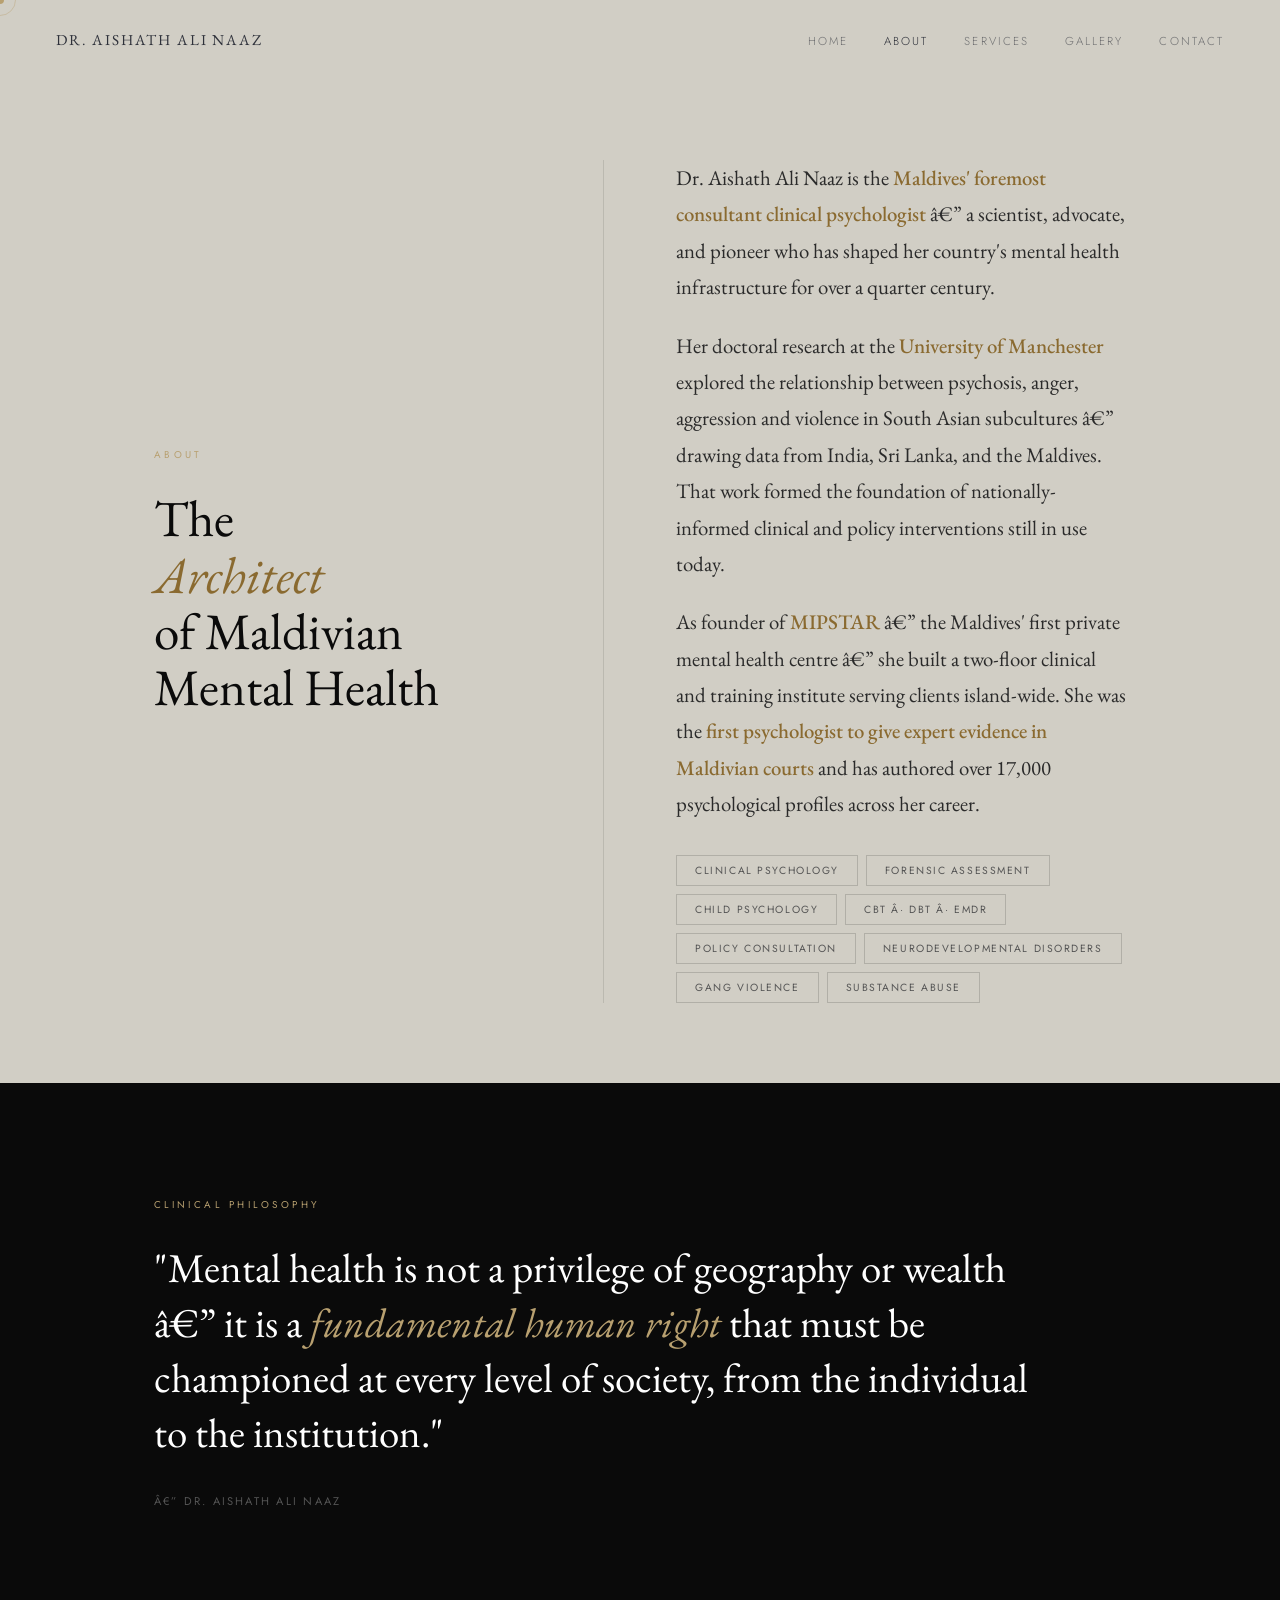
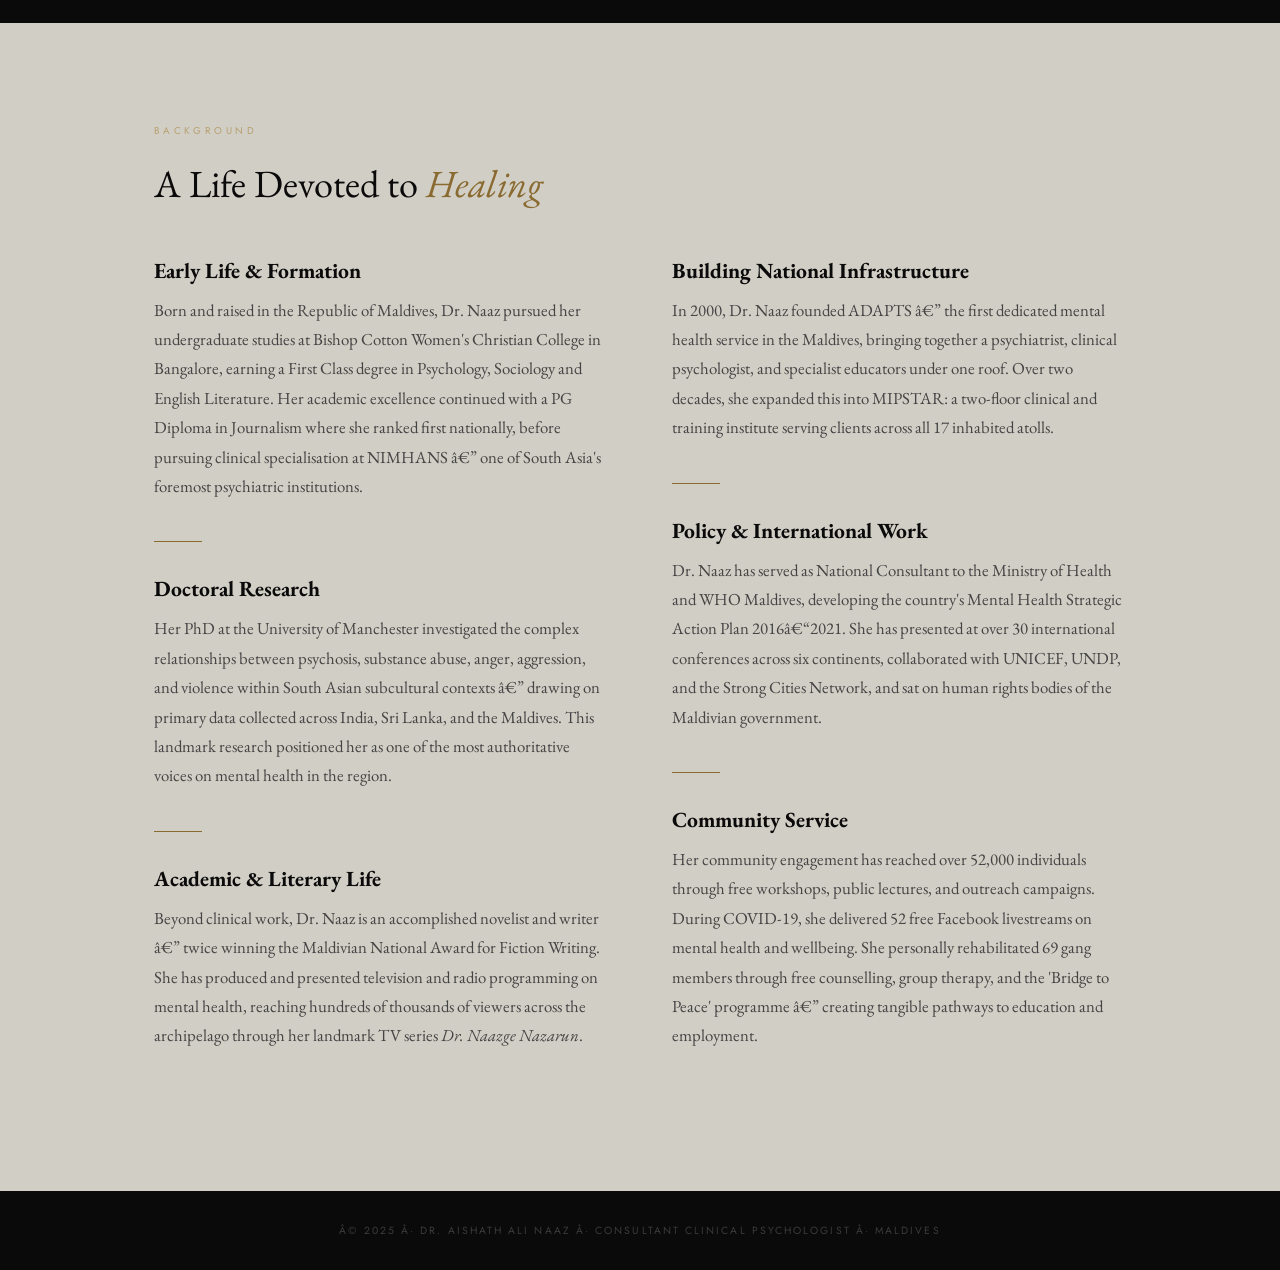
==== about.html @ 6be5f355 "changed the cv page and unlinked it, deleted the cv page" ====
﻿                                                                                                                                                                                                                                                                                          <!DOCTYPE html>
<html lang="en">
<head>
  <meta charset="UTF-8">
  <meta name="viewport" content="width=device-width, initial-scale=1.0">
  <title>About â€” Dr. Aishath Ali Naaz</title>
  <link href="https://fonts.googleapis.com/css2?family=EB+Garamond:ital,wght@0,400;0,500;0,700;1,400;1,500&family=Jost:wght@200;300;400;500&display=swap" rel="stylesheet">
  <style>
    * { margin:0; padding:0; box-sizing:border-box; }
    :root { --black:#0a0a0a; --off-white: #d1cec5; --white:#ffffff; --mid:#888880; --light:#ccc8bf; --accent:#b8a070; }
    html { scroll-behavior:smooth; }
    body { font-family:'Jost',sans-serif; background:var(--black); color:var(--off-white); overflow-x:hidden; cursor:none; }

    @media (pointer: fine) {
      body { cursor: none; }
      .cursor, .cursor-ring { display: block; }
    }
    @media (pointer: coarse) {
      body { cursor: auto; }
      .cursor, .cursor-ring { display: none; }
    }

    .wave-ripple {
      position: fixed;
      width: 20px;
      height: 20px;
      border-radius: 50%;
      pointer-events: none;
      transform: translate(-50%, -50%);
      border: 1px solid rgba(184, 160, 112, 0.25);
      animation: waveExpand 0.8s ease-out forwards;
      z-index: 9997;
    }
    @keyframes waveExpand {
      0% { opacity: 0.5; transform: translate(-50%, -50%) scale(0.5); }
      100% { opacity: 0; transform: translate(-50%, -50%) scale(3); }
    }
    .cursor { width:8px; height:8px; background:var(--accent); border-radius:50%; position:fixed; pointer-events:none; z-index:9999; transform:translate(-50%,-50%); transition:transform .1s,width .3s,height .3s; }
    .cursor-ring { width:32px; height:32px; border:1px solid rgba(184,160,112,.4); border-radius:50%; position:fixed; pointer-events:none; z-index:9998; transform:translate(-50%,-50%); transition:transform .15s ease-out,width .3s,height .3s; }

    nav { position:fixed; top:0; left:0; right:0; z-index:100; padding:28px 56px; display:flex; align-items:center; justify-content:space-between; mix-blend-mode:difference; }
    .nav-logo { font-family:'EB Garamond',serif; font-size:.95rem; font-weight:400; letter-spacing:.12em; text-transform:uppercase; color:var(--white); text-decoration:none; }
    .nav-links { display:flex; gap:36px; list-style:none; }
    .nav-links a { font-size:.72rem; font-weight:300; letter-spacing:.18em; text-transform:uppercase; color:var(--white); text-decoration:none; opacity:.6; transition:opacity .2s; }
    .nav-links a:hover, .nav-links a.active { opacity:1; }

    /* ABOUT HERO SECTION */
    #about-hero { min-height:100vh; background:var(--off-white); color:var(--black); padding:160px 12vw 80px; display:flex; gap:80px; align-items:center; }
    .about-left { flex:0 0 38%; }
    .about-left .sec-label { font-size:.62rem; letter-spacing:.35em; text-transform:uppercase; color:var(--accent); margin-bottom:28px; }
    .about-left h2 { font-family:'EB Garamond',serif; font-size:clamp(2.6rem,4vw,4rem); font-weight:400; line-height:1.1; color:var(--black); }
    .about-left h2 em { font-style:italic; color:#8a6a30; }
    .about-right { flex:1; border-left:1px solid rgba(0,0,0,.1); padding-left:72px; }
    .about-bio p { font-family:'EB Garamond',serif; font-size:1.3rem; line-height:1.75; color:#2a2a2a; margin-bottom:22px; font-weight:400; }
    .about-bio p strong { color:#8a6a30; font-weight:500; }
    .about-tags { display:flex; flex-wrap:wrap; gap:8px; margin-top:32px; }
    .tag { font-size:.65rem; letter-spacing:.15em; text-transform:uppercase; padding:7px 18px; border:1px solid rgba(0,0,0,.15); color:#555; }

    /* PHILOSOPHY SECTION */
    #philosophy { min-height:60vh; background:var(--black); padding:100px 12vw; display:flex; flex-direction:column; justify-content:center; }
    .ph-label { font-size:.62rem; letter-spacing:.35em; text-transform:uppercase; color:var(--accent); margin-bottom:28px; }
    .ph-quote { font-family:'EB Garamond',serif; font-size:clamp(1.8rem,3.2vw,2.8rem); font-weight:400; line-height:1.35; color:var(--white); max-width:900px; }
    .ph-quote em { font-style:italic; color:var(--accent); }
    .ph-attr { margin-top:32px; font-size:.7rem; letter-spacing:.2em; text-transform:uppercase; color:rgba(255,255,255,.3); }

    /* BACKGROUND / EXTENDED BIO */
    #background { background:var(--off-white); color:var(--black); padding:100px 12vw; }
    .bg-grid { display:grid; grid-template-columns:1fr 1fr; gap:64px; align-items:start; }
    .bg-section-label { font-size:.62rem; letter-spacing:.35em; text-transform:uppercase; color:var(--accent); margin-bottom:20px; }
    .bg-title { font-family:'EB Garamond',serif; font-size:clamp(2rem,3vw,3rem); font-weight:400; color:var(--black); margin-bottom:48px; }
    .bg-title em { font-style:italic; color:#8a6a30; }
    .bg-block { margin-bottom:40px; }
    .bg-block h3 { font-family:'EB Garamond',serif; font-size:1.35rem; color:var(--black); margin-bottom:12px; }
    .bg-block p { font-family:'EB Garamond',serif; font-size:1.05rem; color:#444; line-height:1.75; }
    .bg-divider { width:48px; height:1px; background:#8a6a30; margin:32px 0; }

    /* FOOTER */
    footer { background:var(--black); display:flex; align-items:center; justify-content:center; padding:32px; font-size:.65rem; letter-spacing:.2em; text-transform:uppercase; color:rgba(255,255,255,.2); }

    @keyframes fadeUp { from { opacity:0; transform:translateY(30px); } to { opacity:1; transform:translateY(0); } }
    .fade-in { opacity:0; }
    .fade-in.visible { animation:fadeUp .8s cubic-bezier(.22,1,.36,1) both; }

    @media (max-width:900px) {
      nav { padding:20px 24px; } .nav-links { display:none; }
      #about-hero { flex-direction:column; padding:120px 6vw 60px; gap:40px; }
      .about-right { border-left:none; padding-left:0; border-top:1px solid rgba(0,0,0,.1); padding-top:32px; }
      #philosophy { padding:80px 6vw; }
      #background { padding:80px 6vw; }
      .bg-grid { grid-template-columns:1fr; gap:0; }
    }
  </style>
</head>
<body>
  <div class="cursor" id="cursor"></div>
  <div class="cursor-ring" id="cursorRing"></div>

  <nav>
    <a href="index.html" class="nav-logo">Dr. Aishath Ali Naaz</a>
    <ul class="nav-links">
      <li><a href="index.html">Home</a></li>
      <li><a href="about.html" class="active">About</a></li>
      <li><a href="services.html">Services</a></li>
      <li><a href="gallery.html">Gallery</a></li>
      <li><a href="contact.html">Contact</a></li>
    </ul>
  </nav>

  <!-- ABOUT HERO -->
  <section id="about-hero">
    <div class="about-left fade-in">
      <div class="sec-label">About</div>
      <h2>The<br><em>Architect</em><br>of Maldivian<br>Mental Health</h2>
    </div>
    <div class="about-right fade-in">
      <div class="about-bio">
        <p>Dr. Aishath Ali Naaz is the <strong>Maldives' foremost consultant clinical psychologist</strong> â€” a scientist, advocate, and pioneer who has shaped her country's mental health infrastructure for over a quarter century.</p>
        <p>Her doctoral research at the <strong>University of Manchester</strong> explored the relationship between psychosis, anger, aggression and violence in South Asian subcultures â€” drawing data from India, Sri Lanka, and the Maldives. That work formed the foundation of nationally-informed clinical and policy interventions still in use today.</p>
        <p>As founder of <strong>MIPSTAR</strong> â€” the Maldives' first private mental health centre â€” she built a two-floor clinical and training institute serving clients island-wide. She was the <strong>first psychologist to give expert evidence in Maldivian courts</strong> and has authored over 17,000 psychological profiles across her career.</p>
      </div>
      <div class="about-tags">
        <span class="tag">Clinical Psychology</span>
        <span class="tag">Forensic Assessment</span>
        <span class="tag">Child Psychology</span>
        <span class="tag">CBT Â· DBT Â· EMDR</span>
        <span class="tag">Policy Consultation</span>
        <span class="tag">Neurodevelopmental Disorders</span>
        <span class="tag">Gang Violence</span>
        <span class="tag">Substance Abuse</span>
      </div>
    </div>
  </section>

  <!-- PHILOSOPHY -->
  <section id="philosophy">
    <div class="ph-label fade-in">Clinical Philosophy</div>
    <p class="ph-quote fade-in">"Mental health is not a privilege of geography or wealth â€” it is a <em>fundamental human right</em> that must be championed at every level of society, from the individual to the institution."</p>
    <div class="ph-attr fade-in">â€” Dr. Aishath Ali Naaz</div>
  </section>

  <!-- BACKGROUND -->
  <section id="background">
    <div class="bg-section-label fade-in">Background</div>
    <h2 class="bg-title fade-in">A Life Devoted to <em>Healing</em></h2>
    <div class="bg-grid">
      <div>
        <div class="bg-block fade-in">
          <h3>Early Life & Formation</h3>
          <p>Born and raised in the Republic of Maldives, Dr. Naaz pursued her undergraduate studies at Bishop Cotton Women's Christian College in Bangalore, earning a First Class degree in Psychology, Sociology and English Literature. Her academic excellence continued with a PG Diploma in Journalism where she ranked first nationally, before pursuing clinical specialisation at NIMHANS â€” one of South Asia's foremost psychiatric institutions.</p>
        </div>
        <div class="bg-divider"></div>
        <div class="bg-block fade-in">
          <h3>Doctoral Research</h3>
          <p>Her PhD at the University of Manchester investigated the complex relationships between psychosis, substance abuse, anger, aggression, and violence within South Asian subcultural contexts â€” drawing on primary data collected across India, Sri Lanka, and the Maldives. This landmark research positioned her as one of the most authoritative voices on mental health in the region.</p>
        </div>
        <div class="bg-divider"></div>
        <div class="bg-block fade-in">
          <h3>Academic & Literary Life</h3>
          <p>Beyond clinical work, Dr. Naaz is an accomplished novelist and writer â€” twice winning the Maldivian National Award for Fiction Writing. She has produced and presented television and radio programming on mental health, reaching hundreds of thousands of viewers across the archipelago through her landmark TV series <em>Dr. Naazge Nazarun</em>.</p>
        </div>
      </div>
      <div>
        <div class="bg-block fade-in">
          <h3>Building National Infrastructure</h3>
          <p>In 2000, Dr. Naaz founded ADAPTS â€” the first dedicated mental health service in the Maldives, bringing together a psychiatrist, clinical psychologist, and specialist educators under one roof. Over two decades, she expanded this into MIPSTAR: a two-floor clinical and training institute serving clients across all 17 inhabited atolls.</p>
        </div>
        <div class="bg-divider"></div>
        <div class="bg-block fade-in">
          <h3>Policy & International Work</h3>
          <p>Dr. Naaz has served as National Consultant to the Ministry of Health and WHO Maldives, developing the country's Mental Health Strategic Action Plan 2016â€“2021. She has presented at over 30 international conferences across six continents, collaborated with UNICEF, UNDP, and the Strong Cities Network, and sat on human rights bodies of the Maldivian government.</p>
        </div>
        <div class="bg-divider"></div>
        <div class="bg-block fade-in">
          <h3>Community Service</h3>
          <p>Her community engagement has reached over 52,000 individuals through free workshops, public lectures, and outreach campaigns. During COVID-19, she delivered 52 free Facebook livestreams on mental health and wellbeing. She personally rehabilitated 69 gang members through free counselling, group therapy, and the 'Bridge to Peace' programme â€” creating tangible pathways to education and employment.</p>
        </div>
      </div>
    </div>
  </section>

  <footer>Â© 2025 Â· Dr. Aishath Ali Naaz Â· Consultant Clinical Psychologist Â· Maldives</footer>

  <script>
    const cursor=document.getElementById('cursor'), ring=document.getElementById('cursorRing');
    let mx=0,my=0,rx=0,ry=0;
    document.addEventListener('mousemove',e=>{ mx=e.clientX; my=e.clientY; cursor.style.left=mx+'px'; cursor.style.top=my+'px'; });
    (function animRing(){ rx+=(mx-rx)*.12; ry+=(my-ry)*.12; ring.style.left=rx+'px'; ring.style.top=ry+'px'; requestAnimationFrame(animRing); })();
    const fadeObs=new IntersectionObserver(entries=>{ entries.forEach((e,i)=>{ if(e.isIntersecting){ e.target.classList.add('visible'); e.target.style.animationDelay=(i*.08)+'s'; } }); },{threshold:.12});
    document.querySelectorAll('.fade-in').forEach(el=>fadeObs.observe(el));

    let lastRippleTime = 0;
    document.addEventListener("mousemove", function(e) {
      const now = Date.now();
      if (now - lastRippleTime > 80) {
        const ripple = document.createElement("div");
        ripple.className = "wave-ripple";
        ripple.style.left = e.clientX + "px";
        ripple.style.top = e.clientY + "px";
        document.body.appendChild(ripple);
        setTimeout(() => { ripple.remove(); }, 800);
        lastRippleTime = now;
      }
    });
  </script>
</body>
</html>
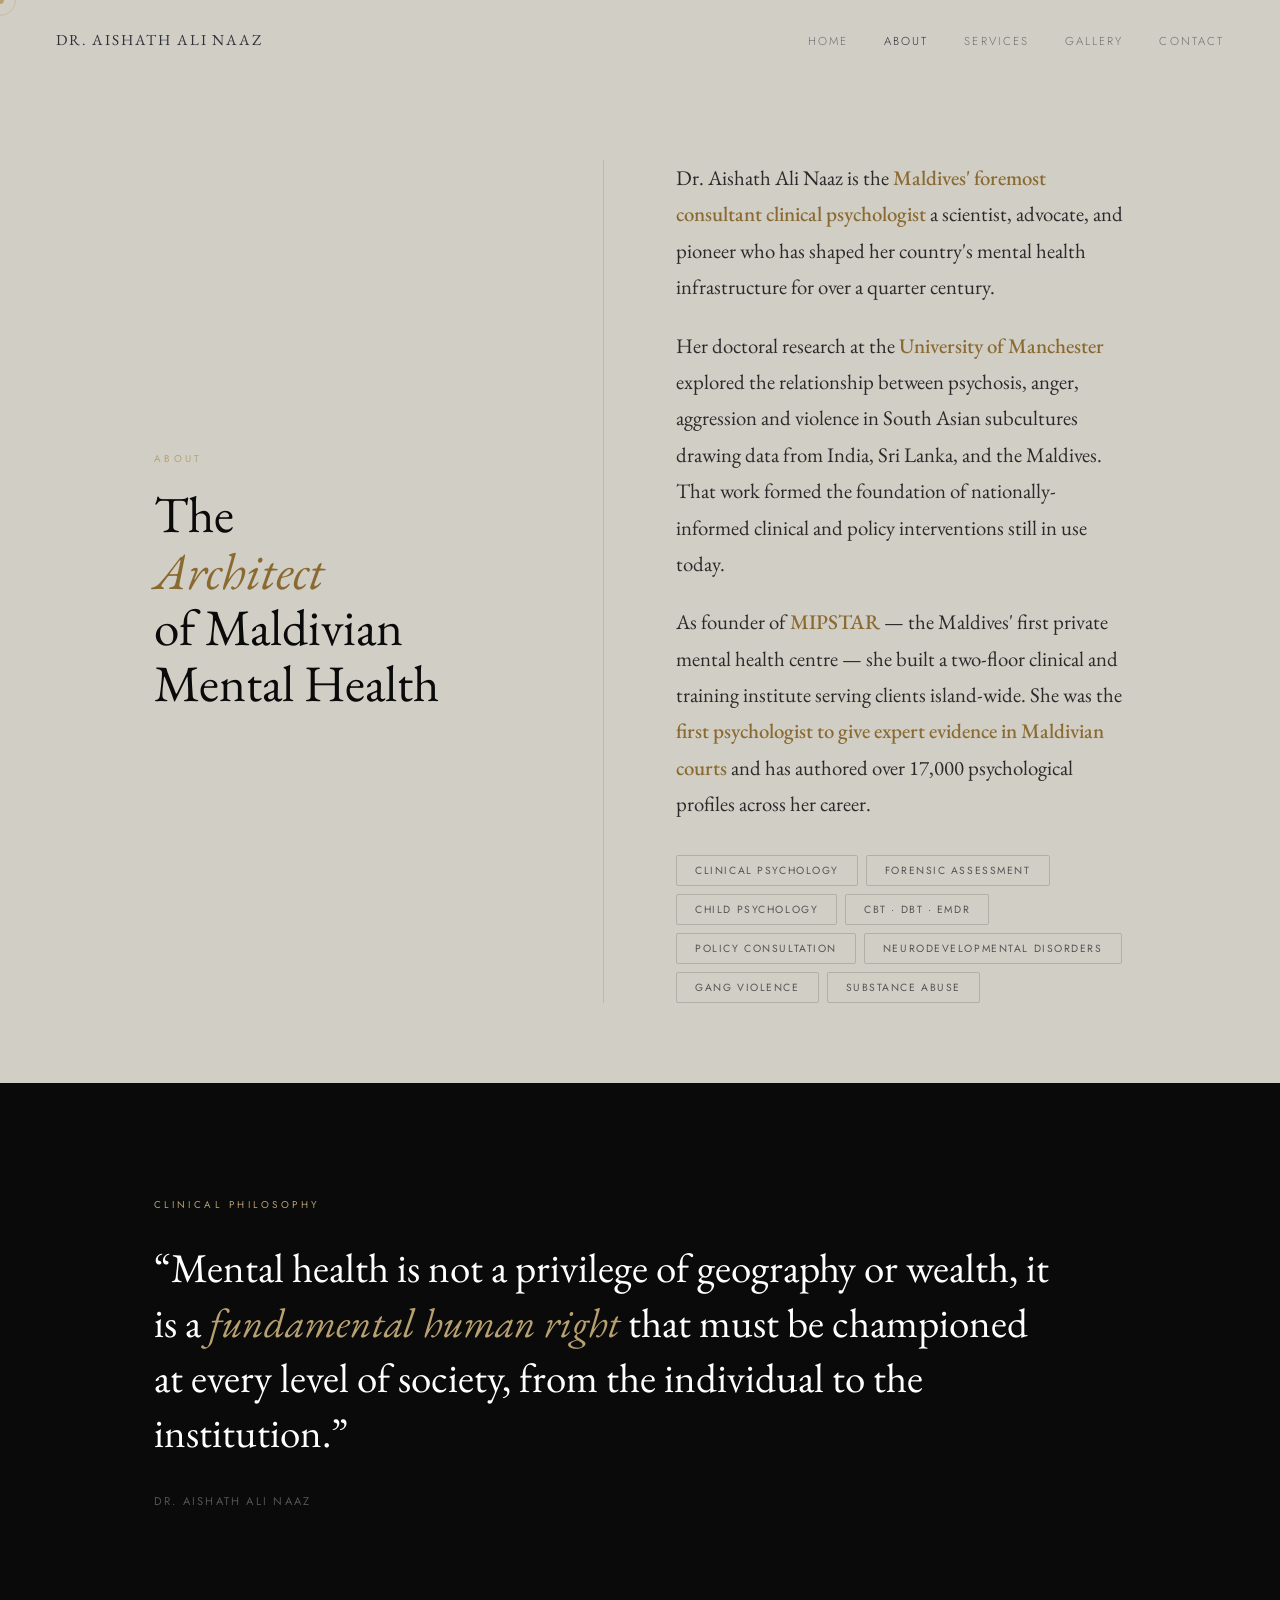
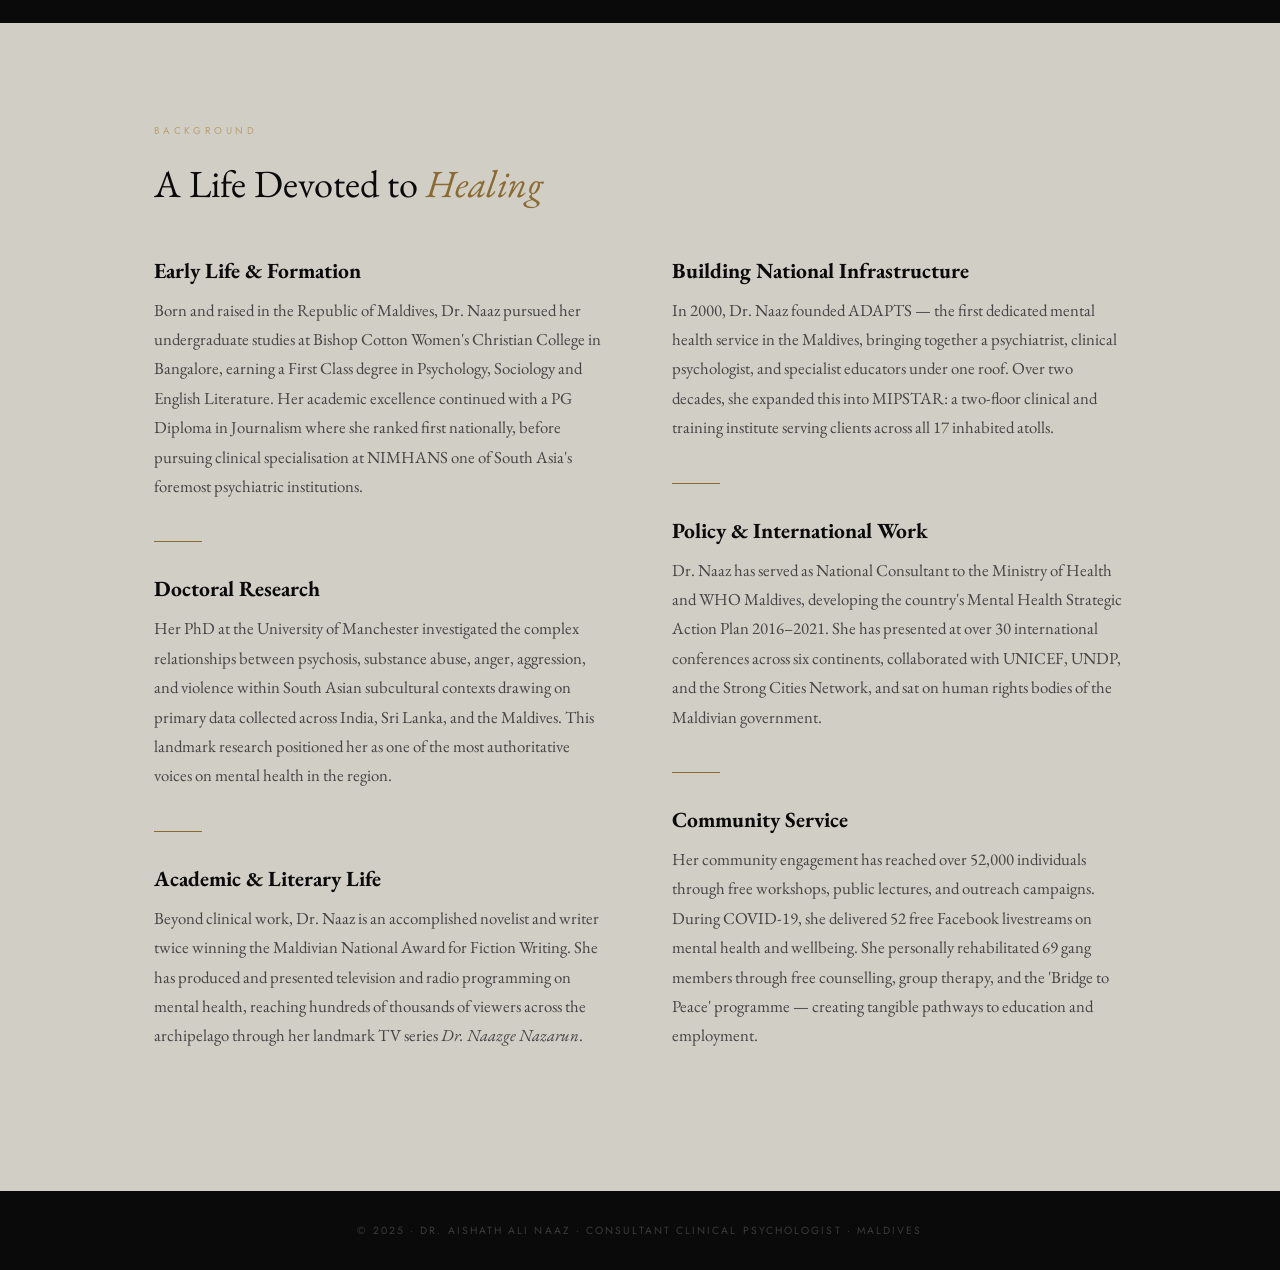
==== commit f28d0a8d: "changes made, files optimized, turned the website to a mobile responsiveness version, now can be eas" ====
--- a/about.html
+++ b/about.html
@@ -1,102 +1,33 @@
-﻿                                                                                                                                                                                                                                                                                          <!DOCTYPE html>
+<!DOCTYPE html>
 <html lang="en">
 <head>
   <meta charset="UTF-8">
   <meta name="viewport" content="width=device-width, initial-scale=1.0">
-  <title>About â€” Dr. Aishath Ali Naaz</title>
+  <title>About &mdash; Dr. Aishath Ali Naaz</title>
+  <meta name="description" content="Learn about Dr. Aishath Ali Naaz &mdash; her academic journey from Bangalore to Manchester, founding ADAPTS and MIPSTAR, and 25+ years pioneering mental health in the Maldives.">
+  <meta property="og:title" content="About &mdash; Dr. Aishath Ali Naaz">
+  <meta property="og:description" content="The architect of Maldivian mental health. PhD University of Manchester. 25+ years of clinical practice, research, and advocacy.">
+  <meta property="og:type" content="website">
+  <meta property="og:locale" content="en_US">
+  <link rel="canonical" href="about.html">
+  <link rel="icon" type="image/svg+xml" href="favicon.svg">
+  <link rel="preconnect" href="https://fonts.googleapis.com">
+  <link rel="preconnect" href="https://fonts.gstatic.com" crossorigin>
   <link href="https://fonts.googleapis.com/css2?family=EB+Garamond:ital,wght@0,400;0,500;0,700;1,400;1,500&family=Jost:wght@200;300;400;500&display=swap" rel="stylesheet">
-  <style>
-    * { margin:0; padding:0; box-sizing:border-box; }
-    :root { --black:#0a0a0a; --off-white: #d1cec5; --white:#ffffff; --mid:#888880; --light:#ccc8bf; --accent:#b8a070; }
-    html { scroll-behavior:smooth; }
-    body { font-family:'Jost',sans-serif; background:var(--black); color:var(--off-white); overflow-x:hidden; cursor:none; }
-
-    @media (pointer: fine) {
-      body { cursor: none; }
-      .cursor, .cursor-ring { display: block; }
-    }
-    @media (pointer: coarse) {
-      body { cursor: auto; }
-      .cursor, .cursor-ring { display: none; }
-    }
-
-    .wave-ripple {
-      position: fixed;
-      width: 20px;
-      height: 20px;
-      border-radius: 50%;
-      pointer-events: none;
-      transform: translate(-50%, -50%);
-      border: 1px solid rgba(184, 160, 112, 0.25);
-      animation: waveExpand 0.8s ease-out forwards;
-      z-index: 9997;
-    }
-    @keyframes waveExpand {
-      0% { opacity: 0.5; transform: translate(-50%, -50%) scale(0.5); }
-      100% { opacity: 0; transform: translate(-50%, -50%) scale(3); }
-    }
-    .cursor { width:8px; height:8px; background:var(--accent); border-radius:50%; position:fixed; pointer-events:none; z-index:9999; transform:translate(-50%,-50%); transition:transform .1s,width .3s,height .3s; }
-    .cursor-ring { width:32px; height:32px; border:1px solid rgba(184,160,112,.4); border-radius:50%; position:fixed; pointer-events:none; z-index:9998; transform:translate(-50%,-50%); transition:transform .15s ease-out,width .3s,height .3s; }
-
-    nav { position:fixed; top:0; left:0; right:0; z-index:100; padding:28px 56px; display:flex; align-items:center; justify-content:space-between; mix-blend-mode:difference; }
-    .nav-logo { font-family:'EB Garamond',serif; font-size:.95rem; font-weight:400; letter-spacing:.12em; text-transform:uppercase; color:var(--white); text-decoration:none; }
-    .nav-links { display:flex; gap:36px; list-style:none; }
-    .nav-links a { font-size:.72rem; font-weight:300; letter-spacing:.18em; text-transform:uppercase; color:var(--white); text-decoration:none; opacity:.6; transition:opacity .2s; }
-    .nav-links a:hover, .nav-links a.active { opacity:1; }
-
-    /* ABOUT HERO SECTION */
-    #about-hero { min-height:100vh; background:var(--off-white); color:var(--black); padding:160px 12vw 80px; display:flex; gap:80px; align-items:center; }
-    .about-left { flex:0 0 38%; }
-    .about-left .sec-label { font-size:.62rem; letter-spacing:.35em; text-transform:uppercase; color:var(--accent); margin-bottom:28px; }
-    .about-left h2 { font-family:'EB Garamond',serif; font-size:clamp(2.6rem,4vw,4rem); font-weight:400; line-height:1.1; color:var(--black); }
-    .about-left h2 em { font-style:italic; color:#8a6a30; }
-    .about-right { flex:1; border-left:1px solid rgba(0,0,0,.1); padding-left:72px; }
-    .about-bio p { font-family:'EB Garamond',serif; font-size:1.3rem; line-height:1.75; color:#2a2a2a; margin-bottom:22px; font-weight:400; }
-    .about-bio p strong { color:#8a6a30; font-weight:500; }
-    .about-tags { display:flex; flex-wrap:wrap; gap:8px; margin-top:32px; }
-    .tag { font-size:.65rem; letter-spacing:.15em; text-transform:uppercase; padding:7px 18px; border:1px solid rgba(0,0,0,.15); color:#555; }
-
-    /* PHILOSOPHY SECTION */
-    #philosophy { min-height:60vh; background:var(--black); padding:100px 12vw; display:flex; flex-direction:column; justify-content:center; }
-    .ph-label { font-size:.62rem; letter-spacing:.35em; text-transform:uppercase; color:var(--accent); margin-bottom:28px; }
-    .ph-quote { font-family:'EB Garamond',serif; font-size:clamp(1.8rem,3.2vw,2.8rem); font-weight:400; line-height:1.35; color:var(--white); max-width:900px; }
-    .ph-quote em { font-style:italic; color:var(--accent); }
-    .ph-attr { margin-top:32px; font-size:.7rem; letter-spacing:.2em; text-transform:uppercase; color:rgba(255,255,255,.3); }
-
-    /* BACKGROUND / EXTENDED BIO */
-    #background { background:var(--off-white); color:var(--black); padding:100px 12vw; }
-    .bg-grid { display:grid; grid-template-columns:1fr 1fr; gap:64px; align-items:start; }
-    .bg-section-label { font-size:.62rem; letter-spacing:.35em; text-transform:uppercase; color:var(--accent); margin-bottom:20px; }
-    .bg-title { font-family:'EB Garamond',serif; font-size:clamp(2rem,3vw,3rem); font-weight:400; color:var(--black); margin-bottom:48px; }
-    .bg-title em { font-style:italic; color:#8a6a30; }
-    .bg-block { margin-bottom:40px; }
-    .bg-block h3 { font-family:'EB Garamond',serif; font-size:1.35rem; color:var(--black); margin-bottom:12px; }
-    .bg-block p { font-family:'EB Garamond',serif; font-size:1.05rem; color:#444; line-height:1.75; }
-    .bg-divider { width:48px; height:1px; background:#8a6a30; margin:32px 0; }
-
-    /* FOOTER */
-    footer { background:var(--black); display:flex; align-items:center; justify-content:center; padding:32px; font-size:.65rem; letter-spacing:.2em; text-transform:uppercase; color:rgba(255,255,255,.2); }
-
-    @keyframes fadeUp { from { opacity:0; transform:translateY(30px); } to { opacity:1; transform:translateY(0); } }
-    .fade-in { opacity:0; }
-    .fade-in.visible { animation:fadeUp .8s cubic-bezier(.22,1,.36,1) both; }
-
-    @media (max-width:900px) {
-      nav { padding:20px 24px; } .nav-links { display:none; }
-      #about-hero { flex-direction:column; padding:120px 6vw 60px; gap:40px; }
-      .about-right { border-left:none; padding-left:0; border-top:1px solid rgba(0,0,0,.1); padding-top:32px; }
-      #philosophy { padding:80px 6vw; }
-      #background { padding:80px 6vw; }
-      .bg-grid { grid-template-columns:1fr; gap:0; }
-    }
-  </style>
+  <link rel="stylesheet" href="css/global.css">
+  <link rel="stylesheet" href="css/about.css">
+  <noscript><style>.fade-in{opacity:1!important}body{cursor:auto!important}</style></noscript>
 </head>
 <body>
+  <a href="#main-content" class="skip-link">Skip to content</a>
   <div class="cursor" id="cursor"></div>
   <div class="cursor-ring" id="cursorRing"></div>
 
-  <nav>
+  <nav aria-label="Main navigation">
     <a href="index.html" class="nav-logo">Dr. Aishath Ali Naaz</a>
+    <button class="nav-toggle" aria-label="Toggle navigation" aria-expanded="false">
+      <span></span><span></span><span></span>
+    </button>
     <ul class="nav-links">
       <li><a href="index.html">Home</a></li>
       <li><a href="about.html" class="active">About</a></li>
@@ -106,101 +37,82 @@
     </ul>
   </nav>
 
-  <!-- ABOUT HERO -->
-  <section id="about-hero">
-    <div class="about-left fade-in">
-      <div class="sec-label">About</div>
-      <h2>The<br><em>Architect</em><br>of Maldivian<br>Mental Health</h2>
-    </div>
-    <div class="about-right fade-in">
-      <div class="about-bio">
-        <p>Dr. Aishath Ali Naaz is the <strong>Maldives' foremost consultant clinical psychologist</strong> â€” a scientist, advocate, and pioneer who has shaped her country's mental health infrastructure for over a quarter century.</p>
-        <p>Her doctoral research at the <strong>University of Manchester</strong> explored the relationship between psychosis, anger, aggression and violence in South Asian subcultures â€” drawing data from India, Sri Lanka, and the Maldives. That work formed the foundation of nationally-informed clinical and policy interventions still in use today.</p>
-        <p>As founder of <strong>MIPSTAR</strong> â€” the Maldives' first private mental health centre â€” she built a two-floor clinical and training institute serving clients island-wide. She was the <strong>first psychologist to give expert evidence in Maldivian courts</strong> and has authored over 17,000 psychological profiles across her career.</p>
+  <main id="main-content">
+    <!-- ABOUT HERO -->
+    <section id="about-hero">
+      <div class="about-left fade-in">
+        <div class="sec-label">About</div>
+        <h1 class="about-h1">The<br><em>Architect</em><br>of Maldivian<br>Mental Health</h1>
       </div>
-      <div class="about-tags">
-        <span class="tag">Clinical Psychology</span>
-        <span class="tag">Forensic Assessment</span>
-        <span class="tag">Child Psychology</span>
-        <span class="tag">CBT Â· DBT Â· EMDR</span>
-        <span class="tag">Policy Consultation</span>
-        <span class="tag">Neurodevelopmental Disorders</span>
-        <span class="tag">Gang Violence</span>
-        <span class="tag">Substance Abuse</span>
-      </div>
-    </div>
-  </section>
-
-  <!-- PHILOSOPHY -->
-  <section id="philosophy">
-    <div class="ph-label fade-in">Clinical Philosophy</div>
-    <p class="ph-quote fade-in">"Mental health is not a privilege of geography or wealth â€” it is a <em>fundamental human right</em> that must be championed at every level of society, from the individual to the institution."</p>
-    <div class="ph-attr fade-in">â€” Dr. Aishath Ali Naaz</div>
-  </section>
-
-  <!-- BACKGROUND -->
-  <section id="background">
-    <div class="bg-section-label fade-in">Background</div>
-    <h2 class="bg-title fade-in">A Life Devoted to <em>Healing</em></h2>
-    <div class="bg-grid">
-      <div>
-        <div class="bg-block fade-in">
-          <h3>Early Life & Formation</h3>
-          <p>Born and raised in the Republic of Maldives, Dr. Naaz pursued her undergraduate studies at Bishop Cotton Women's Christian College in Bangalore, earning a First Class degree in Psychology, Sociology and English Literature. Her academic excellence continued with a PG Diploma in Journalism where she ranked first nationally, before pursuing clinical specialisation at NIMHANS â€” one of South Asia's foremost psychiatric institutions.</p>
+      <div class="about-right fade-in">
+        <div class="about-bio">
+          <p>Dr. Aishath Ali Naaz is the <strong>Maldives' foremost consultant clinical psychologist</strong> a scientist, advocate, and pioneer who has shaped her country's mental health infrastructure for over a quarter century.</p>
+          <p>Her doctoral research at the <strong>University of Manchester</strong> explored the relationship between psychosis, anger, aggression and violence in South Asian subcultures drawing data from India, Sri Lanka, and the Maldives. That work formed the foundation of nationally-informed clinical and policy interventions still in use today.</p>
+          <p>As founder of <strong>MIPSTAR</strong> &mdash; the Maldives' first private mental health centre &mdash; she built a two-floor clinical and training institute serving clients island-wide. She was the <strong>first psychologist to give expert evidence in Maldivian courts</strong> and has authored over 17,000 psychological profiles across her career.</p>
         </div>
-        <div class="bg-divider"></div>
-        <div class="bg-block fade-in">
-          <h3>Doctoral Research</h3>
-          <p>Her PhD at the University of Manchester investigated the complex relationships between psychosis, substance abuse, anger, aggression, and violence within South Asian subcultural contexts â€” drawing on primary data collected across India, Sri Lanka, and the Maldives. This landmark research positioned her as one of the most authoritative voices on mental health in the region.</p>
-        </div>
-        <div class="bg-divider"></div>
-        <div class="bg-block fade-in">
-          <h3>Academic & Literary Life</h3>
-          <p>Beyond clinical work, Dr. Naaz is an accomplished novelist and writer â€” twice winning the Maldivian National Award for Fiction Writing. She has produced and presented television and radio programming on mental health, reaching hundreds of thousands of viewers across the archipelago through her landmark TV series <em>Dr. Naazge Nazarun</em>.</p>
+        <div class="about-tags">
+          <span class="tag">Clinical Psychology</span>
+          <span class="tag">Forensic Assessment</span>
+          <span class="tag">Child Psychology</span>
+          <span class="tag">CBT &middot; DBT &middot; EMDR</span>
+          <span class="tag">Policy Consultation</span>
+          <span class="tag">Neurodevelopmental Disorders</span>
+          <span class="tag">Gang Violence</span>
+          <span class="tag">Substance Abuse</span>
         </div>
       </div>
-      <div>
-        <div class="bg-block fade-in">
-          <h3>Building National Infrastructure</h3>
-          <p>In 2000, Dr. Naaz founded ADAPTS â€” the first dedicated mental health service in the Maldives, bringing together a psychiatrist, clinical psychologist, and specialist educators under one roof. Over two decades, she expanded this into MIPSTAR: a two-floor clinical and training institute serving clients across all 17 inhabited atolls.</p>
+    </section>
+
+    <!-- PHILOSOPHY -->
+    <section id="philosophy">
+      <div class="ph-label fade-in">Clinical Philosophy</div>
+      <p class="ph-quote fade-in">&ldquo;Mental health is not a privilege of geography or wealth, it is a <em>fundamental human right</em> that must be championed at every level of society, from the individual to the institution.&rdquo;</p>
+      <div class="ph-attr fade-in">Dr. Aishath Ali Naaz</div>
+    </section>
+
+    <!-- BACKGROUND -->
+    <section id="background">
+      <div class="bg-section-label fade-in">Background</div>
+      <h2 class="bg-title fade-in">A Life Devoted to <em>Healing</em></h2>
+      <div class="bg-grid">
+        <div>
+          <div class="bg-block fade-in">
+            <h3>Early Life &amp; Formation</h3>
+            <p>Born and raised in the Republic of Maldives, Dr. Naaz pursued her undergraduate studies at Bishop Cotton Women's Christian College in Bangalore, earning a First Class degree in Psychology, Sociology and English Literature. Her academic excellence continued with a PG Diploma in Journalism where she ranked first nationally, before pursuing clinical specialisation at NIMHANS one of South Asia's foremost psychiatric institutions.</p>
+          </div>
+          <div class="bg-divider"></div>
+          <div class="bg-block fade-in">
+            <h3>Doctoral Research</h3>
+            <p>Her PhD at the University of Manchester investigated the complex relationships between psychosis, substance abuse, anger, aggression, and violence within South Asian subcultural contexts drawing on primary data collected across India, Sri Lanka, and the Maldives. This landmark research positioned her as one of the most authoritative voices on mental health in the region.</p>
+          </div>
+          <div class="bg-divider"></div>
+          <div class="bg-block fade-in">
+            <h3>Academic &amp; Literary Life</h3>
+            <p>Beyond clinical work, Dr. Naaz is an accomplished novelist and writer twice winning the Maldivian National Award for Fiction Writing. She has produced and presented television and radio programming on mental health, reaching hundreds of thousands of viewers across the archipelago through her landmark TV series <em>Dr. Naazge Nazarun</em>.</p>
+          </div>
         </div>
-        <div class="bg-divider"></div>
-        <div class="bg-block fade-in">
-          <h3>Policy & International Work</h3>
-          <p>Dr. Naaz has served as National Consultant to the Ministry of Health and WHO Maldives, developing the country's Mental Health Strategic Action Plan 2016â€“2021. She has presented at over 30 international conferences across six continents, collaborated with UNICEF, UNDP, and the Strong Cities Network, and sat on human rights bodies of the Maldivian government.</p>
-        </div>
-        <div class="bg-divider"></div>
-        <div class="bg-block fade-in">
-          <h3>Community Service</h3>
-          <p>Her community engagement has reached over 52,000 individuals through free workshops, public lectures, and outreach campaigns. During COVID-19, she delivered 52 free Facebook livestreams on mental health and wellbeing. She personally rehabilitated 69 gang members through free counselling, group therapy, and the 'Bridge to Peace' programme â€” creating tangible pathways to education and employment.</p>
+        <div>
+          <div class="bg-block fade-in">
+            <h3>Building National Infrastructure</h3>
+            <p>In 2000, Dr. Naaz founded ADAPTS &mdash; the first dedicated mental health service in the Maldives, bringing together a psychiatrist, clinical psychologist, and specialist educators under one roof. Over two decades, she expanded this into MIPSTAR: a two-floor clinical and training institute serving clients across all 17 inhabited atolls.</p>
+          </div>
+          <div class="bg-divider"></div>
+          <div class="bg-block fade-in">
+            <h3>Policy &amp; International Work</h3>
+            <p>Dr. Naaz has served as National Consultant to the Ministry of Health and WHO Maldives, developing the country's Mental Health Strategic Action Plan 2016&ndash;2021. She has presented at over 30 international conferences across six continents, collaborated with UNICEF, UNDP, and the Strong Cities Network, and sat on human rights bodies of the Maldivian government.</p>
+          </div>
+          <div class="bg-divider"></div>
+          <div class="bg-block fade-in">
+            <h3>Community Service</h3>
+            <p>Her community engagement has reached over 52,000 individuals through free workshops, public lectures, and outreach campaigns. During COVID-19, she delivered 52 free Facebook livestreams on mental health and wellbeing. She personally rehabilitated 69 gang members through free counselling, group therapy, and the 'Bridge to Peace' programme &mdash; creating tangible pathways to education and employment.</p>
+          </div>
         </div>
       </div>
-    </div>
-  </section>
+    </section>
+  </main>
 
-  <footer>Â© 2025 Â· Dr. Aishath Ali Naaz Â· Consultant Clinical Psychologist Â· Maldives</footer>
+  <footer>&copy; 2025 &middot; Dr. Aishath Ali Naaz &middot; Consultant Clinical Psychologist &middot; Maldives</footer>
 
-  <script>
-    const cursor=document.getElementById('cursor'), ring=document.getElementById('cursorRing');
-    let mx=0,my=0,rx=0,ry=0;
-    document.addEventListener('mousemove',e=>{ mx=e.clientX; my=e.clientY; cursor.style.left=mx+'px'; cursor.style.top=my+'px'; });
-    (function animRing(){ rx+=(mx-rx)*.12; ry+=(my-ry)*.12; ring.style.left=rx+'px'; ring.style.top=ry+'px'; requestAnimationFrame(animRing); })();
-    const fadeObs=new IntersectionObserver(entries=>{ entries.forEach((e,i)=>{ if(e.isIntersecting){ e.target.classList.add('visible'); e.target.style.animationDelay=(i*.08)+'s'; } }); },{threshold:.12});
-    document.querySelectorAll('.fade-in').forEach(el=>fadeObs.observe(el));
-
-    let lastRippleTime = 0;
-    document.addEventListener("mousemove", function(e) {
-      const now = Date.now();
-      if (now - lastRippleTime > 80) {
-        const ripple = document.createElement("div");
-        ripple.className = "wave-ripple";
-        ripple.style.left = e.clientX + "px";
-        ripple.style.top = e.clientY + "px";
-        document.body.appendChild(ripple);
-        setTimeout(() => { ripple.remove(); }, 800);
-        lastRippleTime = now;
-      }
-    });
-  </script>
+  <script src="js/global.js"></script>
 </body>
 </html>
--- a/css/global.css
+++ b/css/global.css
@@ -0,0 +1,401 @@
+/* ================================================================
+   GLOBAL STYLES — Dr. Aishath Ali Naaz Portfolio
+   Shared across all pages
+   ================================================================ */
+
+/* RESET */
+*,
+*::before,
+*::after {
+  margin: 0;
+  padding: 0;
+  box-sizing: border-box;
+}
+
+/* VARIABLES */
+:root {
+  --black: #0a0a0a;
+  --off-white: #d1cec5;
+  --white: #ffffff;
+  --mid: #888880;
+  --light: #ccc8bf;
+  --accent: #b8a070;
+  --accent-dark: #8a6a30;
+}
+
+/* BASE */
+html {
+  scroll-behavior: smooth;
+}
+
+body {
+  font-family: 'Jost', sans-serif;
+  background: var(--black);
+  color: var(--off-white);
+  overflow-x: hidden;
+}
+
+/* POINTER-BASED CURSOR */
+@media (pointer: fine) {
+  body { cursor: none; }
+  .cursor, .cursor-ring { display: block; }
+}
+
+@media (pointer: coarse) {
+  body { cursor: auto; }
+  .cursor, .cursor-ring { display: none; }
+}
+
+/* CUSTOM CURSOR */
+.cursor {
+  width: 8px;
+  height: 8px;
+  background: var(--accent);
+  border-radius: 50%;
+  position: fixed;
+  pointer-events: none;
+  z-index: 9999;
+  transform: translate(-50%, -50%);
+  transition: transform .1s, width .3s, height .3s;
+}
+
+.cursor-ring {
+  width: 32px;
+  height: 32px;
+  border: 1px solid rgba(184, 160, 112, .4);
+  border-radius: 50%;
+  position: fixed;
+  pointer-events: none;
+  z-index: 9998;
+  transform: translate(-50%, -50%);
+  transition: transform .15s ease-out, width .3s, height .3s;
+}
+
+/* WAVE RIPPLE */
+.wave-ripple {
+  position: fixed;
+  width: 20px;
+  height: 20px;
+  border-radius: 50%;
+  pointer-events: none;
+  transform: translate(-50%, -50%);
+  border: 1px solid rgba(184, 160, 112, 0.25);
+  animation: waveExpand 0.8s ease-out forwards;
+  z-index: 9997;
+}
+
+@keyframes waveExpand {
+  0%   { opacity: 0.5; transform: translate(-50%, -50%) scale(0.5); }
+  100% { opacity: 0;   transform: translate(-50%, -50%) scale(3); }
+}
+
+/* SKIP-TO-CONTENT LINK */
+.skip-link {
+  position: absolute;
+  top: -100%;
+  left: 16px;
+  background: var(--accent);
+  color: var(--black);
+  padding: 8px 16px;
+  z-index: 10000;
+  font-size: .75rem;
+  font-weight: 400;
+  letter-spacing: .1em;
+  text-transform: uppercase;
+  text-decoration: none;
+  border-radius: 0 0 4px 4px;
+}
+
+.skip-link:focus {
+  top: 0;
+}
+
+/* ---- NAVIGATION ---- */
+nav {
+  position: fixed;
+  top: 0;
+  left: 0;
+  right: 0;
+  z-index: 100;
+  padding: 28px 56px;
+  display: flex;
+  align-items: center;
+  justify-content: space-between;
+  mix-blend-mode: difference;
+}
+
+.nav-logo {
+  font-family: 'EB Garamond', serif;
+  font-size: .95rem;
+  font-weight: 400;
+  letter-spacing: .12em;
+  text-transform: uppercase;
+  color: var(--white);
+  text-decoration: none;
+}
+
+.nav-links {
+  display: flex;
+  gap: 36px;
+  list-style: none;
+}
+
+.nav-links a {
+  font-size: .72rem;
+  font-weight: 300;
+  letter-spacing: .18em;
+  text-transform: uppercase;
+  color: var(--white);
+  text-decoration: none;
+  opacity: .6;
+  transition: opacity .2s;
+}
+
+.nav-links a:hover,
+.nav-links a.active {
+  opacity: 1;
+}
+
+/* HAMBURGER TOGGLE */
+.nav-toggle {
+  display: none;
+  flex-direction: column;
+  gap: 5px;
+  background: none;
+  border: none;
+  cursor: pointer;
+  padding: 8px;
+  z-index: 101;
+}
+
+.nav-toggle span {
+  display: block;
+  width: 24px;
+  height: 1.5px;
+  background: var(--white);
+  transition: transform .3s ease, opacity .3s ease;
+  transform-origin: center;
+}
+
+.nav-toggle[aria-expanded="true"] span:nth-child(1) {
+  transform: rotate(45deg) translate(4px, 5px);
+}
+
+.nav-toggle[aria-expanded="true"] span:nth-child(2) {
+  opacity: 0;
+}
+
+.nav-toggle[aria-expanded="true"] span:nth-child(3) {
+  transform: rotate(-45deg) translate(4px, -5px);
+}
+
+/* ---- SHARED PAGE HEADER ---- */
+.page-label,
+.sec-label {
+  font-size: .62rem;
+  letter-spacing: .35em;
+  text-transform: uppercase;
+  color: var(--accent);
+  margin-bottom: 20px;
+}
+
+.page-h1 {
+  font-family: 'EB Garamond', serif;
+  font-size: clamp(3.5rem, 7vw, 8rem);
+  font-weight: 400;
+  line-height: .92;
+  color: var(--white);
+}
+
+.page-h1 em {
+  font-style: italic;
+  color: var(--accent);
+}
+
+.header-line {
+  width: 100%;
+  height: 1px;
+  background: linear-gradient(to right, transparent, rgba(255, 255, 255, .08), transparent);
+  margin-top: 60px;
+}
+
+/* ---- SHARED PHILOSOPHY COMPONENTS ---- */
+.ph-label {
+  font-size: .62rem;
+  letter-spacing: .35em;
+  text-transform: uppercase;
+  color: var(--accent);
+  margin-bottom: 28px;
+}
+
+.ph-quote {
+  font-family: 'EB Garamond', serif;
+  font-size: clamp(1.8rem, 3.2vw, 2.8rem);
+  font-weight: 400;
+  line-height: 1.35;
+  max-width: 900px;
+}
+
+.ph-quote em {
+  font-style: italic;
+}
+
+.ph-attr {
+  margin-top: 32px;
+  font-size: .7rem;
+  letter-spacing: .2em;
+  text-transform: uppercase;
+}
+
+/* ---- SHARED BUTTONS ---- */
+.btn-primary {
+  display: inline-block;
+  font-size: .7rem;
+  letter-spacing: .2em;
+  text-transform: uppercase;
+  padding: 16px 36px;
+  background: var(--black);
+  color: var(--white);
+  text-decoration: none;
+  transition: background .3s;
+  white-space: nowrap;
+}
+
+.btn-primary:hover {
+  background: var(--accent-dark);
+}
+
+.btn-outline {
+  display: inline-block;
+  font-size: .7rem;
+  letter-spacing: .2em;
+  text-transform: uppercase;
+  padding: 16px 36px;
+  border: 1px solid rgba(0, 0, 0, .25);
+  color: #333;
+  text-decoration: none;
+  transition: all .3s;
+}
+
+.btn-outline:hover {
+  border-color: var(--accent-dark);
+  color: var(--accent-dark);
+}
+
+/* ---- FOOTER ---- */
+footer {
+  background: var(--black);
+  display: flex;
+  align-items: center;
+  justify-content: center;
+  padding: 32px;
+  font-size: .65rem;
+  letter-spacing: .2em;
+  text-transform: uppercase;
+  color: rgba(255, 255, 255, .2);
+}
+
+/* ---- ANIMATIONS ---- */
+@keyframes fadeUp {
+  from { opacity: 0; transform: translateY(30px); }
+  to   { opacity: 1; transform: translateY(0); }
+}
+
+.fade-in {
+  opacity: 0;
+}
+
+.fade-in.visible {
+  animation: fadeUp .8s cubic-bezier(.22, 1, .36, 1) both;
+}
+
+/* ================================================================
+   RESPONSIVE — GLOBAL
+   ================================================================ */
+@media (max-width: 900px) {
+  nav {
+    padding: 20px 24px;
+  }
+
+  /* When menu is open, disable blend mode so overlay renders correctly */
+  nav.menu-open {
+    mix-blend-mode: normal;
+  }
+
+  .nav-toggle {
+    display: flex;
+  }
+
+  .nav-links {
+    position: fixed;
+    inset: 0;
+    background: rgba(10, 10, 10, .97);
+    flex-direction: column;
+    align-items: center;
+    justify-content: center;
+    gap: 32px;
+    opacity: 0;
+    pointer-events: none;
+    transition: opacity .3s ease;
+  }
+
+  .nav-links.open {
+    opacity: 1;
+    pointer-events: auto;
+  }
+
+  .nav-links a {
+    font-size: .9rem;
+    letter-spacing: .2em;
+    opacity: .7;
+  }
+
+  .nav-links a:hover,
+  .nav-links a.active {
+    opacity: 1;
+  }
+}
+
+/* ---- SCREEN-READER ONLY ---- */
+.sr-only {
+  position: absolute;
+  width: 1px;
+  height: 1px;
+  padding: 0;
+  margin: -1px;
+  overflow: hidden;
+  clip: rect(0, 0, 0, 0);
+  white-space: nowrap;
+  border: 0;
+}
+
+/* ---- CONTACT INLINE LINKS ---- */
+.cd-item a {
+  color: inherit;
+  text-decoration: none;
+  border-bottom: 1px solid rgba(0, 0, 0, .15);
+  transition: border-color .2s;
+}
+
+.cd-item a:hover {
+  border-color: var(--accent-dark);
+  color: var(--accent-dark);
+}
+
+/* ================================================================
+   REDUCED MOTION — Accessibility
+   ================================================================ */
+@media (prefers-reduced-motion: reduce) {
+  *,
+  *::before,
+  *::after {
+    animation-duration: 0.01ms !important;
+    animation-iteration-count: 1 !important;
+    transition-duration: 0.01ms !important;
+    scroll-behavior: auto !important;
+  }
+
+  .fade-in {
+    opacity: 1;
+  }
+}
--- a/css/about.css
+++ b/css/about.css
@@ -0,0 +1,179 @@
+/* ================================================================
+   ABOUT PAGE — Hero, Philosophy, Background
+   ================================================================ */
+
+/* ABOUT HERO */
+#about-hero {
+  min-height: 100vh;
+  background: var(--off-white);
+  color: var(--black);
+  padding: 160px 12vw 80px;
+  display: flex;
+  gap: 80px;
+  align-items: center;
+}
+
+.about-left {
+  flex: 0 0 38%;
+}
+
+.about-left .about-h1 {
+  font-family: 'EB Garamond', serif;
+  font-size: clamp(2.6rem, 4vw, 4rem);
+  font-weight: 400;
+  line-height: 1.1;
+  color: var(--black);
+}
+
+.about-left .about-h1 em {
+  font-style: italic;
+  color: var(--accent-dark);
+}
+
+.about-right {
+  flex: 1;
+  border-left: 1px solid rgba(0, 0, 0, .1);
+  padding-left: 72px;
+}
+
+.about-bio p {
+  font-family: 'EB Garamond', serif;
+  font-size: 1.3rem;
+  line-height: 1.75;
+  color: #2a2a2a;
+  margin-bottom: 22px;
+  font-weight: 400;
+}
+
+.about-bio p strong {
+  color: var(--accent-dark);
+  font-weight: 500;
+}
+
+.about-tags {
+  display: flex;
+  flex-wrap: wrap;
+  gap: 8px;
+  margin-top: 32px;
+}
+
+.tag {
+  font-size: .65rem;
+  letter-spacing: .15em;
+  text-transform: uppercase;
+  padding: 7px 18px;
+  border: 1px solid rgba(0, 0, 0, .15);
+  color: #555;
+  border-radius: 2px;
+}
+
+/* PHILOSOPHY — DARK BACKGROUND */
+#philosophy {
+  min-height: 60vh;
+  background: var(--black);
+  padding: 100px 12vw;
+  display: flex;
+  flex-direction: column;
+  justify-content: center;
+}
+
+#philosophy .ph-quote {
+  color: var(--white);
+}
+
+#philosophy .ph-quote em {
+  color: var(--accent);
+}
+
+#philosophy .ph-attr {
+  color: rgba(255, 255, 255, .3);
+}
+
+/* BACKGROUND / EXTENDED BIO */
+#background {
+  background: var(--off-white);
+  color: var(--black);
+  padding: 100px 12vw;
+}
+
+.bg-grid {
+  display: grid;
+  grid-template-columns: 1fr 1fr;
+  gap: 64px;
+  align-items: start;
+}
+
+.bg-section-label {
+  font-size: .62rem;
+  letter-spacing: .35em;
+  text-transform: uppercase;
+  color: var(--accent);
+  margin-bottom: 20px;
+}
+
+.bg-title {
+  font-family: 'EB Garamond', serif;
+  font-size: clamp(2rem, 3vw, 3rem);
+  font-weight: 400;
+  color: var(--black);
+  margin-bottom: 48px;
+}
+
+.bg-title em {
+  font-style: italic;
+  color: var(--accent-dark);
+}
+
+.bg-block {
+  margin-bottom: 40px;
+}
+
+.bg-block h3 {
+  font-family: 'EB Garamond', serif;
+  font-size: 1.35rem;
+  color: var(--black);
+  margin-bottom: 12px;
+}
+
+.bg-block p {
+  font-family: 'EB Garamond', serif;
+  font-size: 1.05rem;
+  color: #444;
+  line-height: 1.75;
+}
+
+.bg-divider {
+  width: 48px;
+  height: 1px;
+  background: var(--accent-dark);
+  margin: 32px 0;
+}
+
+/* RESPONSIVE — ABOUT */
+@media (max-width: 900px) {
+  #about-hero {
+    flex-direction: column;
+    padding: 120px 6vw 60px;
+    gap: 40px;
+  }
+
+  .about-right {
+    border-left: none;
+    padding-left: 0;
+    border-top: 1px solid rgba(0, 0, 0, .1);
+    padding-top: 32px;
+  }
+
+  #philosophy {
+    padding: 80px 6vw;
+  }
+
+  #background {
+    padding: 80px 6vw;
+  }
+
+  .bg-grid {
+    grid-template-columns: 1fr;
+    gap: 0;
+  }
+}
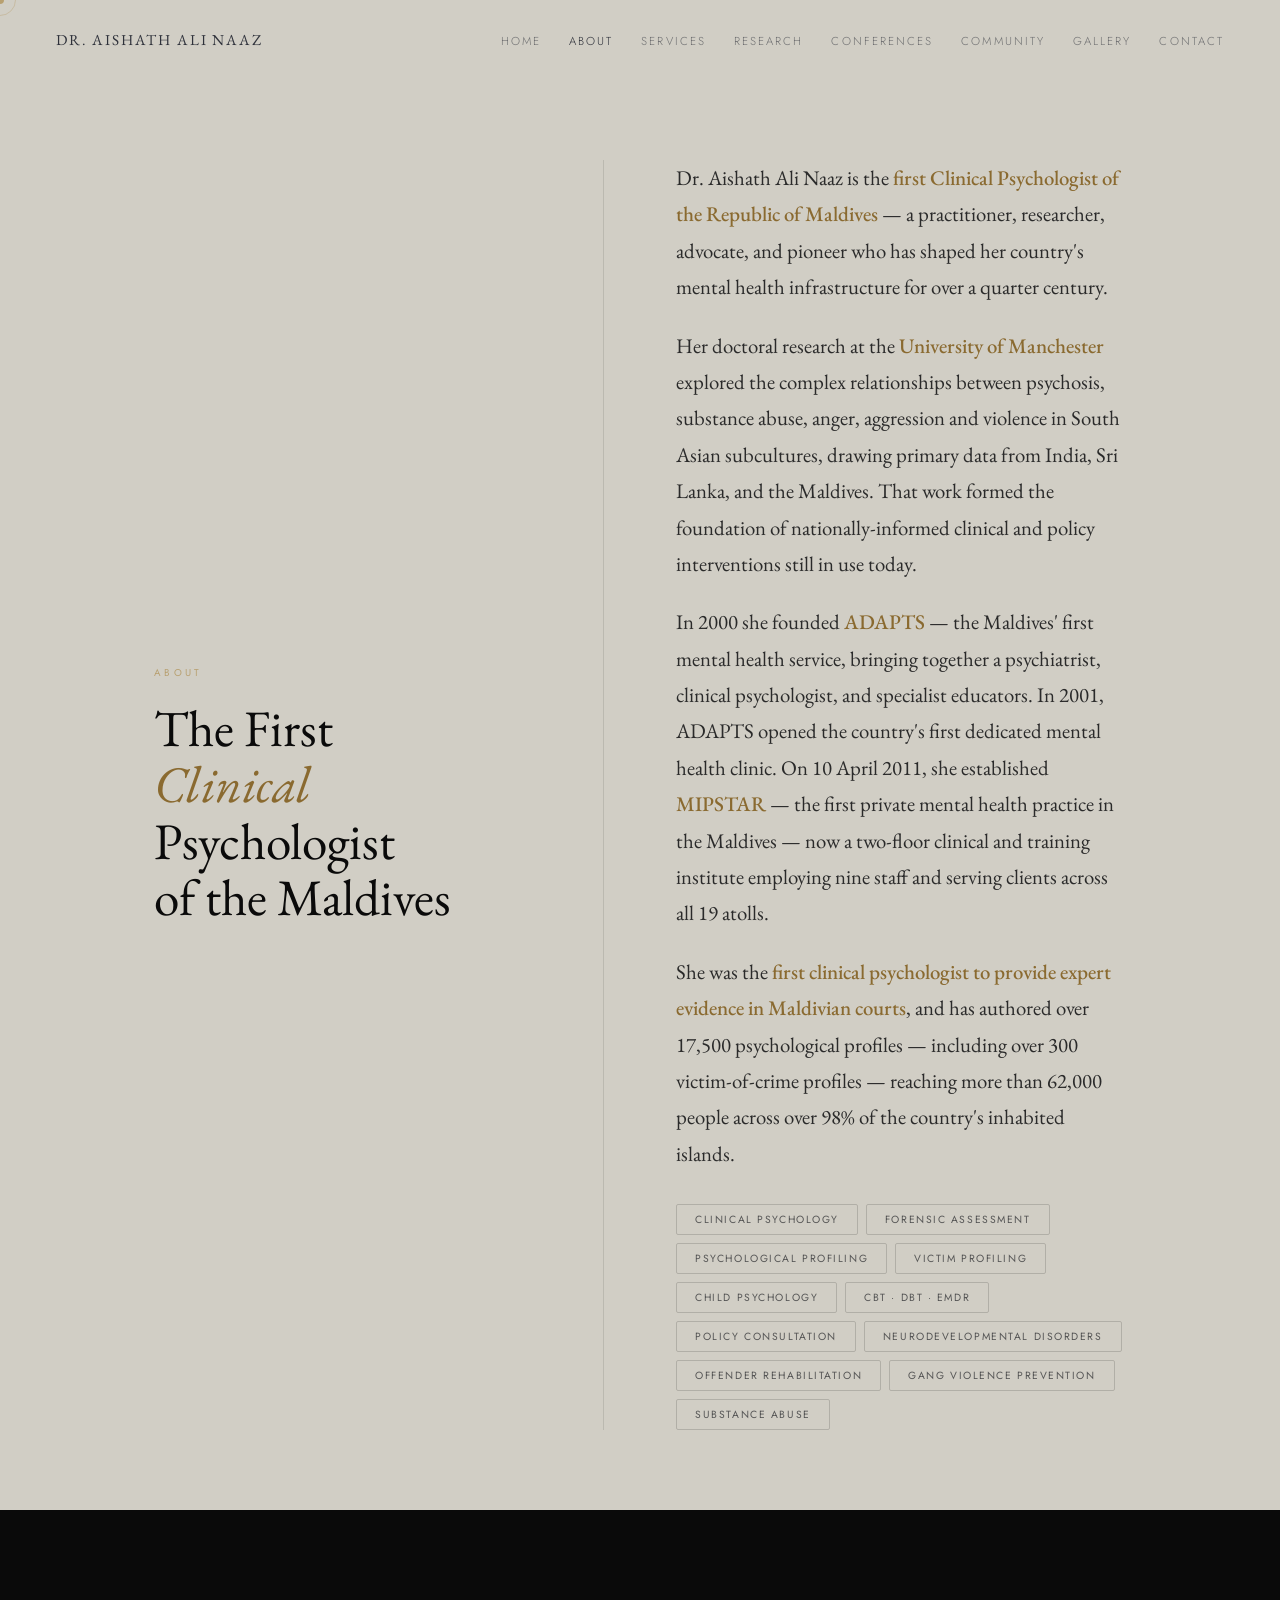
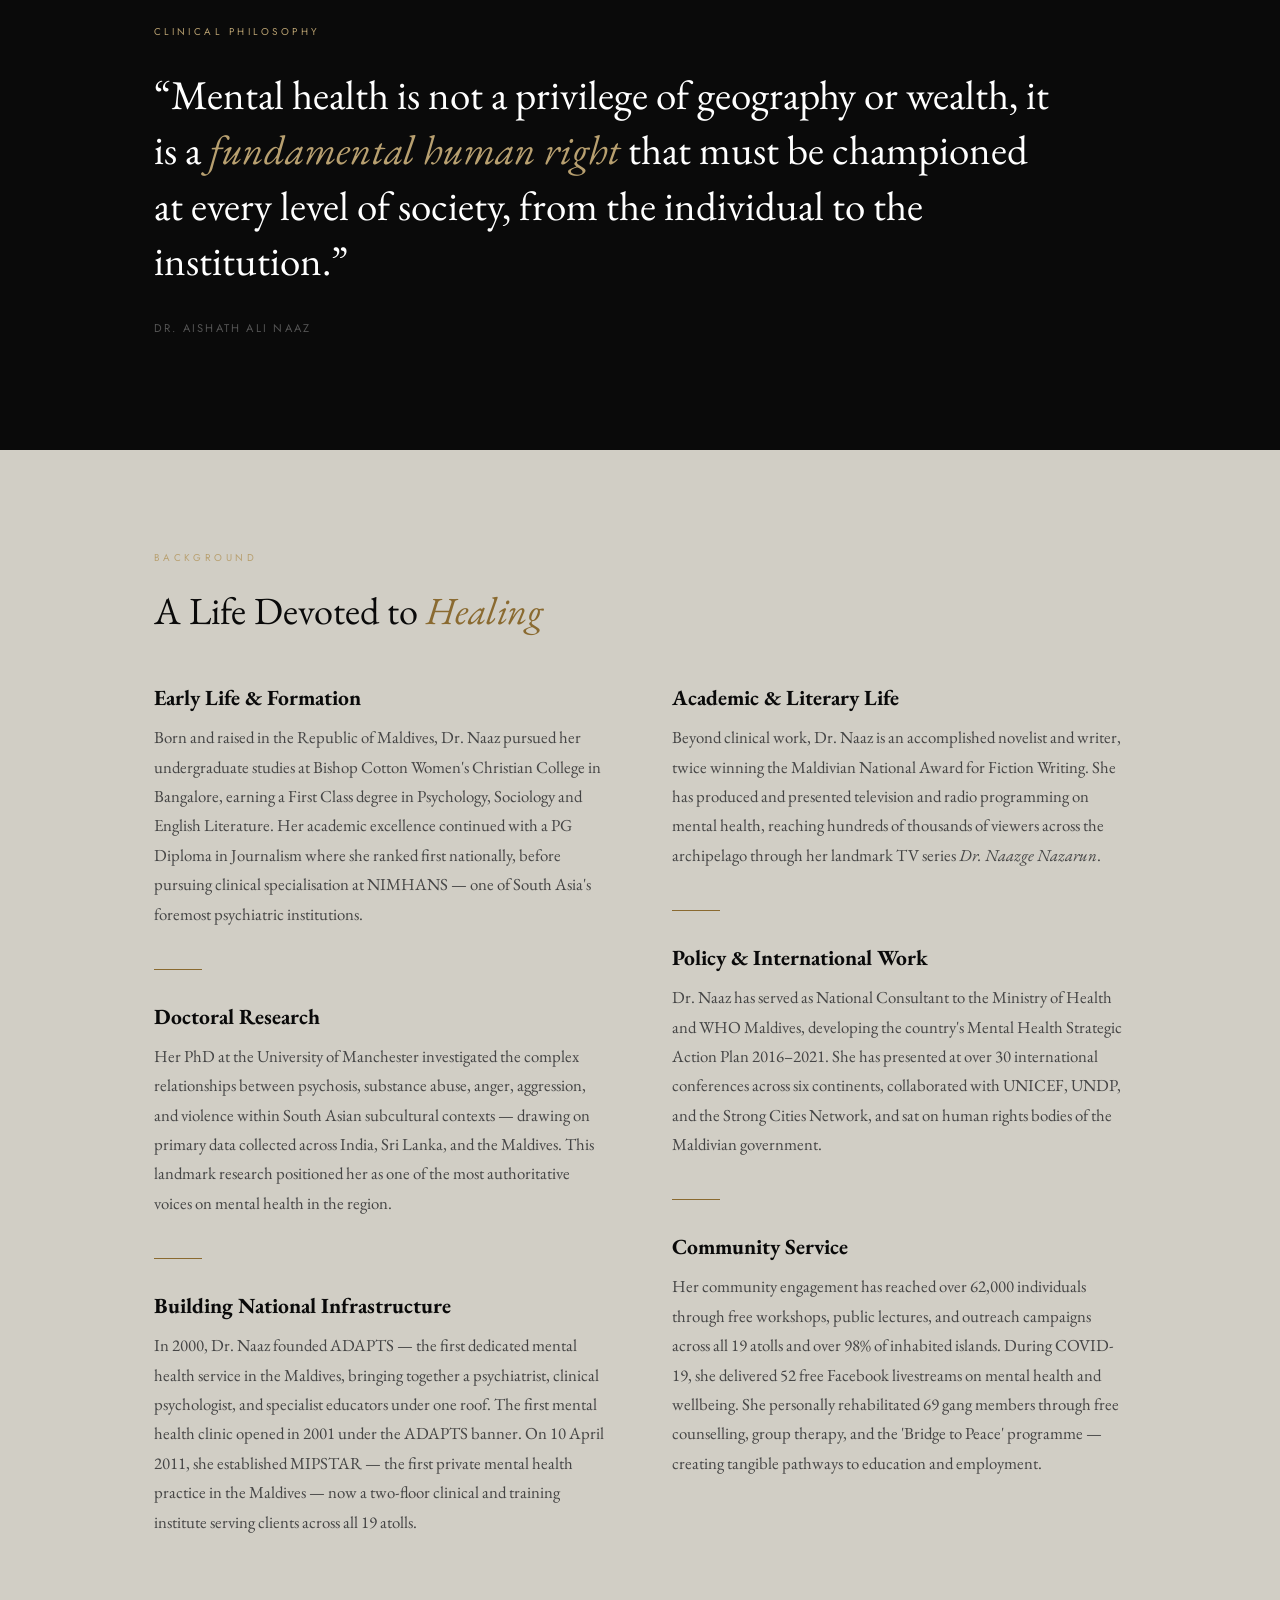
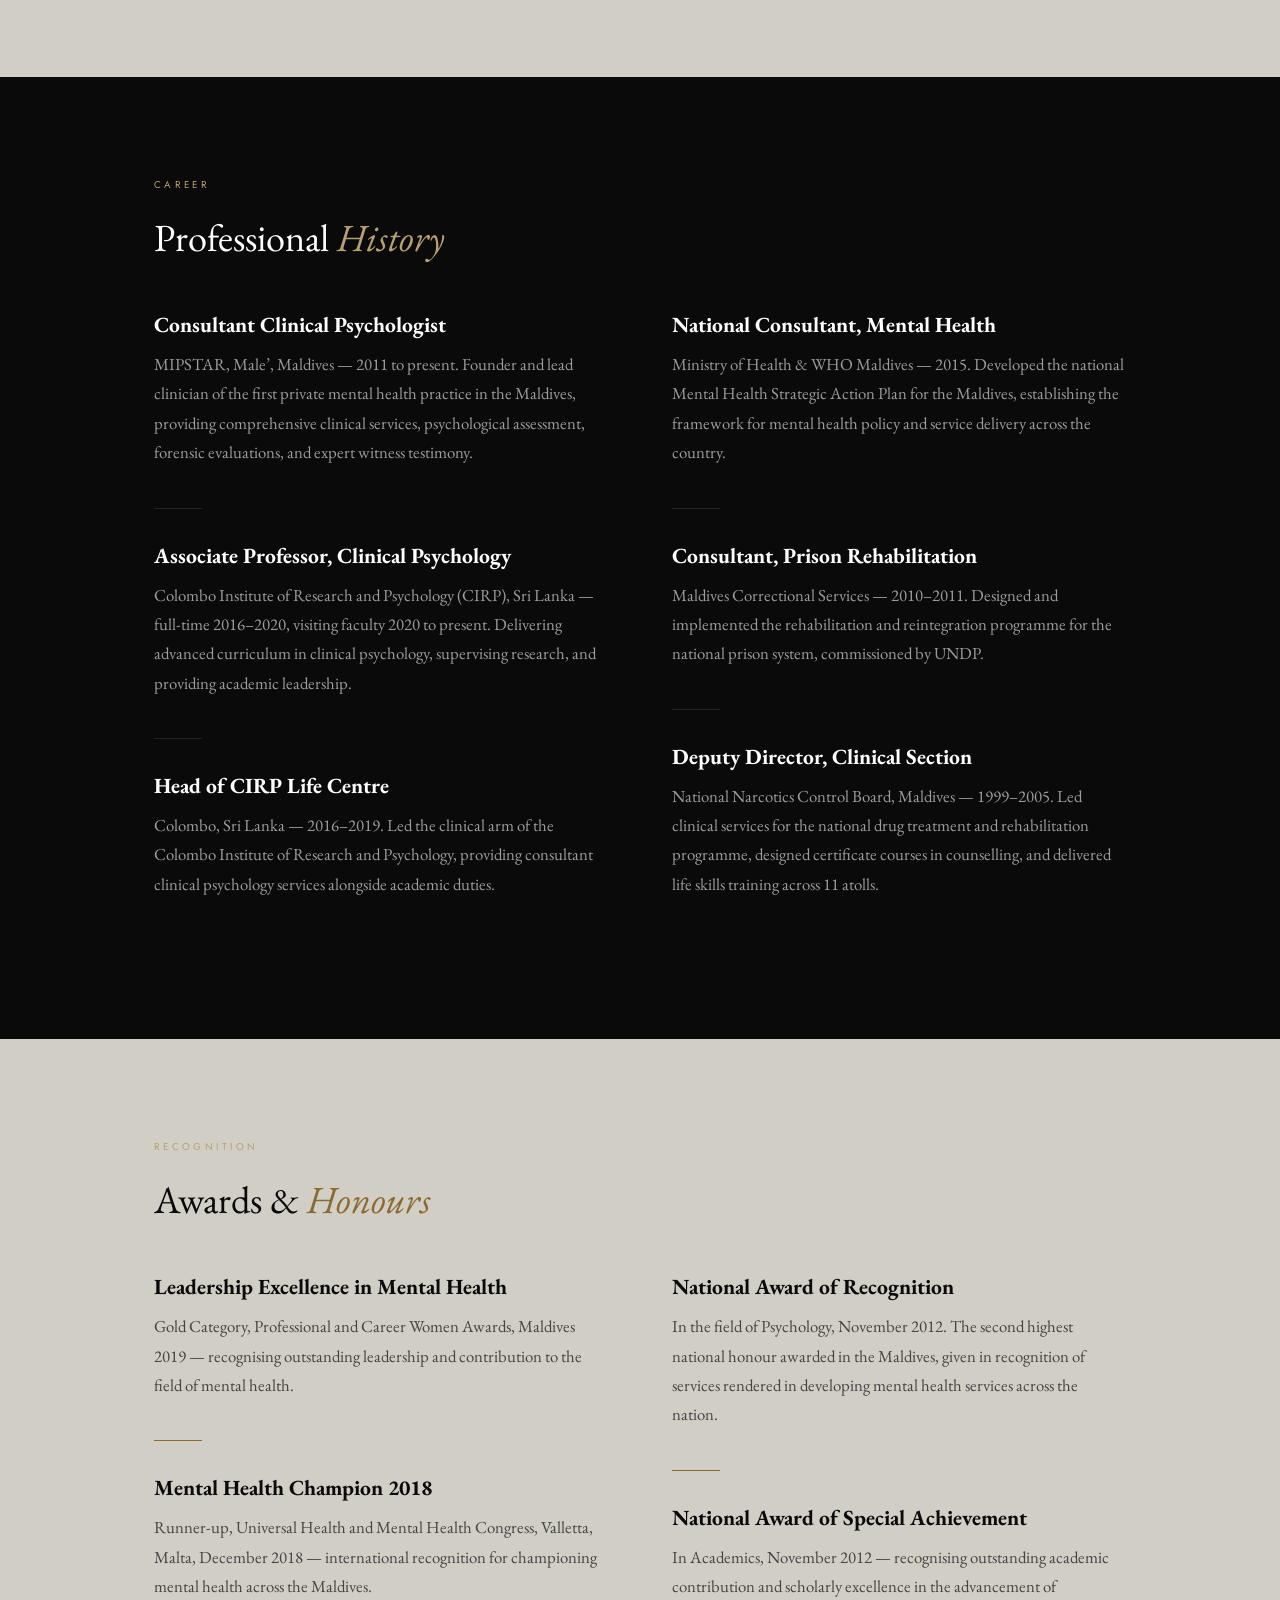
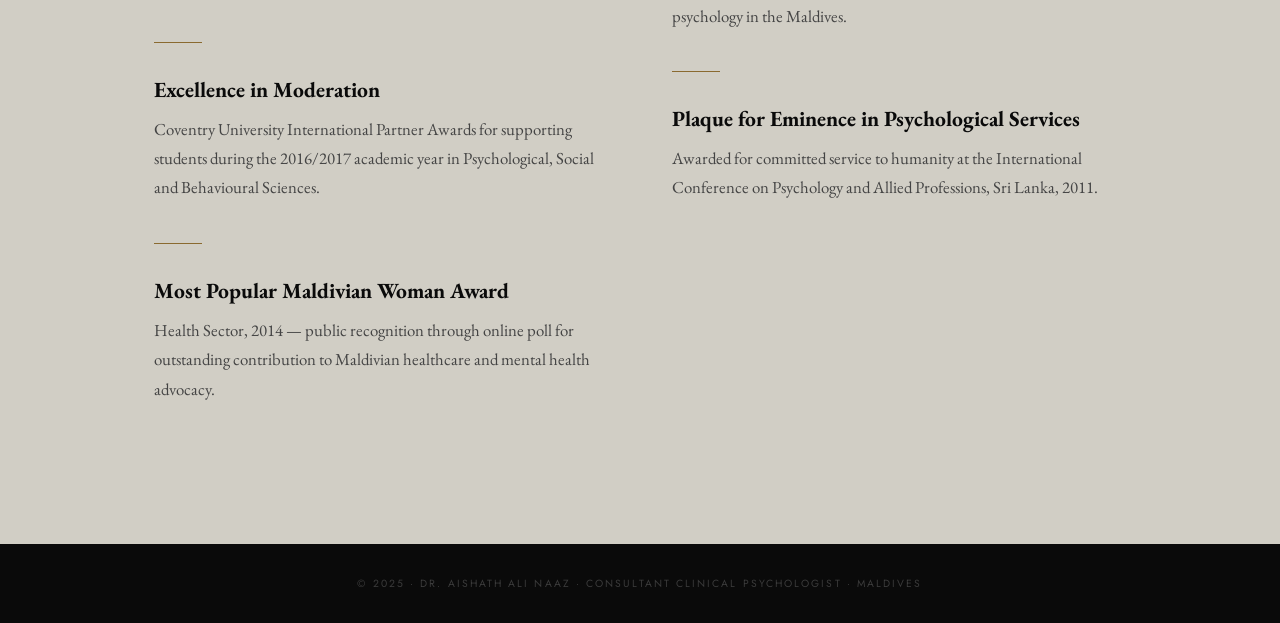
==== commit a28f6287: "Major update: CV-aligned content, 3 new pages (Research, Conferences, Community), updated navigation" ====
--- a/about.html
+++ b/about.html
@@ -4,9 +4,9 @@
   <meta charset="UTF-8">
   <meta name="viewport" content="width=device-width, initial-scale=1.0">
   <title>About &mdash; Dr. Aishath Ali Naaz</title>
-  <meta name="description" content="Learn about Dr. Aishath Ali Naaz &mdash; her academic journey from Bangalore to Manchester, founding ADAPTS and MIPSTAR, and 25+ years pioneering mental health in the Maldives.">
+  <meta name="description" content="Biography of Dr. Aishath Ali Naaz &mdash; the first Clinical Psychologist of the Maldives. PhD University of Manchester. Founder of ADAPTS and MIPSTAR. 25+ years of pioneering mental health services.">
   <meta property="og:title" content="About &mdash; Dr. Aishath Ali Naaz">
-  <meta property="og:description" content="The architect of Maldivian mental health. PhD University of Manchester. 25+ years of clinical practice, research, and advocacy.">
+  <meta property="og:description" content="The first Clinical Psychologist of the Maldives. Practitioner, researcher, advocate, and pioneer. PhD University of Manchester. Founder of ADAPTS &amp; MIPSTAR.">
   <meta property="og:type" content="website">
   <meta property="og:locale" content="en_US">
   <link rel="canonical" href="about.html">
@@ -32,6 +32,9 @@
       <li><a href="index.html">Home</a></li>
       <li><a href="about.html" class="active">About</a></li>
       <li><a href="services.html">Services</a></li>
+      <li><a href="research.html">Research</a></li>
+      <li><a href="conferences.html">Conferences</a></li>
+      <li><a href="community.html">Community</a></li>
       <li><a href="gallery.html">Gallery</a></li>
       <li><a href="contact.html">Contact</a></li>
     </ul>
@@ -42,22 +45,26 @@
     <section id="about-hero">
       <div class="about-left fade-in">
         <div class="sec-label">About</div>
-        <h1 class="about-h1">The<br><em>Architect</em><br>of Maldivian<br>Mental Health</h1>
+        <h1 class="about-h1">The First<br><em>Clinical</em><br>Psychologist<br>of the Maldives</h1>
       </div>
       <div class="about-right fade-in">
         <div class="about-bio">
-          <p>Dr. Aishath Ali Naaz is the <strong>Maldives' foremost consultant clinical psychologist</strong> a scientist, advocate, and pioneer who has shaped her country's mental health infrastructure for over a quarter century.</p>
-          <p>Her doctoral research at the <strong>University of Manchester</strong> explored the relationship between psychosis, anger, aggression and violence in South Asian subcultures drawing data from India, Sri Lanka, and the Maldives. That work formed the foundation of nationally-informed clinical and policy interventions still in use today.</p>
-          <p>As founder of <strong>MIPSTAR</strong> &mdash; the Maldives' first private mental health centre &mdash; she built a two-floor clinical and training institute serving clients island-wide. She was the <strong>first psychologist to give expert evidence in Maldivian courts</strong> and has authored over 17,000 psychological profiles across her career.</p>
+          <p>Dr. Aishath Ali Naaz is the <strong>first Clinical Psychologist of the Republic of Maldives</strong> &mdash; a practitioner, researcher, advocate, and pioneer who has shaped her country's mental health infrastructure for over a quarter century.</p>
+          <p>Her doctoral research at the <strong>University of Manchester</strong> explored the complex relationships between psychosis, substance abuse, anger, aggression and violence in South Asian subcultures, drawing primary data from India, Sri Lanka, and the Maldives. That work formed the foundation of nationally-informed clinical and policy interventions still in use today.</p>
+          <p>In 2000 she founded <strong>ADAPTS</strong> &mdash; the Maldives' first mental health service, bringing together a psychiatrist, clinical psychologist, and specialist educators. In 2001, ADAPTS opened the country's first dedicated mental health clinic. On 10 April 2011, she established <strong>MIPSTAR</strong> &mdash; the first private mental health practice in the Maldives &mdash; now a two-floor clinical and training institute employing nine staff and serving clients across all 19 atolls.</p>
+          <p>She was the <strong>first clinical psychologist to provide expert evidence in Maldivian courts</strong>, and has authored over 17,500 psychological profiles &mdash; including over 300 victim-of-crime profiles &mdash; reaching more than 62,000 people across over 98% of the country's inhabited islands.</p>
         </div>
         <div class="about-tags">
           <span class="tag">Clinical Psychology</span>
           <span class="tag">Forensic Assessment</span>
+          <span class="tag">Psychological Profiling</span>
+          <span class="tag">Victim Profiling</span>
           <span class="tag">Child Psychology</span>
           <span class="tag">CBT &middot; DBT &middot; EMDR</span>
           <span class="tag">Policy Consultation</span>
           <span class="tag">Neurodevelopmental Disorders</span>
-          <span class="tag">Gang Violence</span>
+          <span class="tag">Offender Rehabilitation</span>
+          <span class="tag">Gang Violence Prevention</span>
           <span class="tag">Substance Abuse</span>
         </div>
       </div>
@@ -78,23 +85,23 @@
         <div>
           <div class="bg-block fade-in">
             <h3>Early Life &amp; Formation</h3>
-            <p>Born and raised in the Republic of Maldives, Dr. Naaz pursued her undergraduate studies at Bishop Cotton Women's Christian College in Bangalore, earning a First Class degree in Psychology, Sociology and English Literature. Her academic excellence continued with a PG Diploma in Journalism where she ranked first nationally, before pursuing clinical specialisation at NIMHANS one of South Asia's foremost psychiatric institutions.</p>
+            <p>Born and raised in the Republic of Maldives, Dr. Naaz pursued her undergraduate studies at Bishop Cotton Women's Christian College in Bangalore, earning a First Class degree in Psychology, Sociology and English Literature. Her academic excellence continued with a PG Diploma in Journalism where she ranked first nationally, before pursuing clinical specialisation at NIMHANS &mdash; one of South Asia's foremost psychiatric institutions.</p>
           </div>
           <div class="bg-divider"></div>
           <div class="bg-block fade-in">
             <h3>Doctoral Research</h3>
-            <p>Her PhD at the University of Manchester investigated the complex relationships between psychosis, substance abuse, anger, aggression, and violence within South Asian subcultural contexts drawing on primary data collected across India, Sri Lanka, and the Maldives. This landmark research positioned her as one of the most authoritative voices on mental health in the region.</p>
-          </div>
-          <div class="bg-divider"></div>
+            <p>Her PhD at the University of Manchester investigated the complex relationships between psychosis, substance abuse, anger, aggression, and violence within South Asian subcultural contexts &mdash; drawing on primary data collected across India, Sri Lanka, and the Maldives. This landmark research positioned her as one of the most authoritative voices on mental health in the region.</p>
+          </div>
+          <div class="bg-divider"></div>
+          <div class="bg-block fade-in">
+            <h3>Building National Infrastructure</h3>
+            <p>In 2000, Dr. Naaz founded ADAPTS &mdash; the first dedicated mental health service in the Maldives, bringing together a psychiatrist, clinical psychologist, and specialist educators under one roof. The first mental health clinic opened in 2001 under the ADAPTS banner. On 10 April 2011, she established MIPSTAR &mdash; the first private mental health practice in the Maldives &mdash; now a two-floor clinical and training institute serving clients across all 19 atolls.</p>
+          </div>
+        </div>
+        <div>
           <div class="bg-block fade-in">
             <h3>Academic &amp; Literary Life</h3>
-            <p>Beyond clinical work, Dr. Naaz is an accomplished novelist and writer twice winning the Maldivian National Award for Fiction Writing. She has produced and presented television and radio programming on mental health, reaching hundreds of thousands of viewers across the archipelago through her landmark TV series <em>Dr. Naazge Nazarun</em>.</p>
-          </div>
-        </div>
-        <div>
-          <div class="bg-block fade-in">
-            <h3>Building National Infrastructure</h3>
-            <p>In 2000, Dr. Naaz founded ADAPTS &mdash; the first dedicated mental health service in the Maldives, bringing together a psychiatrist, clinical psychologist, and specialist educators under one roof. Over two decades, she expanded this into MIPSTAR: a two-floor clinical and training institute serving clients across all 17 inhabited atolls.</p>
+            <p>Beyond clinical work, Dr. Naaz is an accomplished novelist and writer, twice winning the Maldivian National Award for Fiction Writing. She has produced and presented television and radio programming on mental health, reaching hundreds of thousands of viewers across the archipelago through her landmark TV series <em>Dr. Naazge Nazarun</em>.</p>
           </div>
           <div class="bg-divider"></div>
           <div class="bg-block fade-in">
@@ -104,7 +111,92 @@
           <div class="bg-divider"></div>
           <div class="bg-block fade-in">
             <h3>Community Service</h3>
-            <p>Her community engagement has reached over 52,000 individuals through free workshops, public lectures, and outreach campaigns. During COVID-19, she delivered 52 free Facebook livestreams on mental health and wellbeing. She personally rehabilitated 69 gang members through free counselling, group therapy, and the 'Bridge to Peace' programme &mdash; creating tangible pathways to education and employment.</p>
+            <p>Her community engagement has reached over 62,000 individuals through free workshops, public lectures, and outreach campaigns across all 19 atolls and over 98% of inhabited islands. During COVID-19, she delivered 52 free Facebook livestreams on mental health and wellbeing. She personally rehabilitated 69 gang members through free counselling, group therapy, and the 'Bridge to Peace' programme &mdash; creating tangible pathways to education and employment.</p>
+          </div>
+        </div>
+      </div>
+    </section>
+
+    <!-- WORK HISTORY -->
+    <section id="work-history">
+      <div class="bg-section-label fade-in">Career</div>
+      <h2 class="bg-title fade-in">Professional <em>History</em></h2>
+      <div class="bg-grid">
+        <div>
+          <div class="bg-block fade-in">
+            <h3>Consultant Clinical Psychologist</h3>
+            <p>MIPSTAR, Male&rsquo;, Maldives &mdash; 2011 to present. Founder and lead clinician of the first private mental health practice in the Maldives, providing comprehensive clinical services, psychological assessment, forensic evaluations, and expert witness testimony.</p>
+          </div>
+          <div class="bg-divider"></div>
+          <div class="bg-block fade-in">
+            <h3>Associate Professor, Clinical Psychology</h3>
+            <p>Colombo Institute of Research and Psychology (CIRP), Sri Lanka &mdash; full-time 2016&ndash;2020, visiting faculty 2020 to present. Delivering advanced curriculum in clinical psychology, supervising research, and providing academic leadership.</p>
+          </div>
+          <div class="bg-divider"></div>
+          <div class="bg-block fade-in">
+            <h3>Head of CIRP Life Centre</h3>
+            <p>Colombo, Sri Lanka &mdash; 2016&ndash;2019. Led the clinical arm of the Colombo Institute of Research and Psychology, providing consultant clinical psychology services alongside academic duties.</p>
+          </div>
+        </div>
+        <div>
+          <div class="bg-block fade-in">
+            <h3>National Consultant, Mental Health</h3>
+            <p>Ministry of Health &amp; WHO Maldives &mdash; 2015. Developed the national Mental Health Strategic Action Plan for the Maldives, establishing the framework for mental health policy and service delivery across the country.</p>
+          </div>
+          <div class="bg-divider"></div>
+          <div class="bg-block fade-in">
+            <h3>Consultant, Prison Rehabilitation</h3>
+            <p>Maldives Correctional Services &mdash; 2010&ndash;2011. Designed and implemented the rehabilitation and reintegration programme for the national prison system, commissioned by UNDP.</p>
+          </div>
+          <div class="bg-divider"></div>
+          <div class="bg-block fade-in">
+            <h3>Deputy Director, Clinical Section</h3>
+            <p>National Narcotics Control Board, Maldives &mdash; 1999&ndash;2005. Led clinical services for the national drug treatment and rehabilitation programme, designed certificate courses in counselling, and delivered life skills training across 11 atolls.</p>
+          </div>
+        </div>
+      </div>
+    </section>
+
+    <!-- AWARDS -->
+    <section id="awards">
+      <div class="bg-section-label fade-in">Recognition</div>
+      <h2 class="bg-title fade-in">Awards &amp; <em>Honours</em></h2>
+      <div class="bg-grid">
+        <div>
+          <div class="bg-block fade-in">
+            <h3>Leadership Excellence in Mental Health</h3>
+            <p>Gold Category, Professional and Career Women Awards, Maldives 2019 &mdash; recognising outstanding leadership and contribution to the field of mental health.</p>
+          </div>
+          <div class="bg-divider"></div>
+          <div class="bg-block fade-in">
+            <h3>Mental Health Champion 2018</h3>
+            <p>Runner-up, Universal Health and Mental Health Congress, Valletta, Malta, December 2018 &mdash; international recognition for championing mental health across the Maldives.</p>
+          </div>
+          <div class="bg-divider"></div>
+          <div class="bg-block fade-in">
+            <h3>Excellence in Moderation</h3>
+            <p>Coventry University International Partner Awards for supporting students during the 2016/2017 academic year in Psychological, Social and Behavioural Sciences.</p>
+          </div>
+          <div class="bg-divider"></div>
+          <div class="bg-block fade-in">
+            <h3>Most Popular Maldivian Woman Award</h3>
+            <p>Health Sector, 2014 &mdash; public recognition through online poll for outstanding contribution to Maldivian healthcare and mental health advocacy.</p>
+          </div>
+        </div>
+        <div>
+          <div class="bg-block fade-in">
+            <h3>National Award of Recognition</h3>
+            <p>In the field of Psychology, November 2012. The second highest national honour awarded in the Maldives, given in recognition of services rendered in developing mental health services across the nation.</p>
+          </div>
+          <div class="bg-divider"></div>
+          <div class="bg-block fade-in">
+            <h3>National Award of Special Achievement</h3>
+            <p>In Academics, November 2012 &mdash; recognising outstanding academic contribution and scholarly excellence in the advancement of psychology in the Maldives.</p>
+          </div>
+          <div class="bg-divider"></div>
+          <div class="bg-block fade-in">
+            <h3>Plaque for Eminence in Psychological Services</h3>
+            <p>Awarded for committed service to humanity at the International Conference on Psychology and Allied Professions, Sri Lanka, 2011.</p>
           </div>
         </div>
       </div>
--- a/css/global.css
+++ b/css/global.css
@@ -71,23 +71,7 @@
   transition: transform .15s ease-out, width .3s, height .3s;
 }
 
-/* WAVE RIPPLE */
-.wave-ripple {
-  position: fixed;
-  width: 20px;
-  height: 20px;
-  border-radius: 50%;
-  pointer-events: none;
-  transform: translate(-50%, -50%);
-  border: 1px solid rgba(184, 160, 112, 0.25);
-  animation: waveExpand 0.8s ease-out forwards;
-  z-index: 9997;
-}
-
-@keyframes waveExpand {
-  0%   { opacity: 0.5; transform: translate(-50%, -50%) scale(0.5); }
-  100% { opacity: 0;   transform: translate(-50%, -50%) scale(3); }
-}
+
 
 /* SKIP-TO-CONTENT LINK */
 .skip-link {
@@ -136,7 +120,7 @@
 
 .nav-links {
   display: flex;
-  gap: 36px;
+  gap: 28px;
   list-style: none;
 }
 
--- a/css/about.css
+++ b/css/about.css
@@ -168,7 +168,9 @@
     padding: 80px 6vw;
   }
 
-  #background {
+  #background,
+  #work-history,
+  #awards {
     padding: 80px 6vw;
   }
 
@@ -177,3 +179,41 @@
     gap: 0;
   }
 }
+
+/* WORK HISTORY — Uses same patterns as #background */
+#work-history {
+  background: var(--black);
+  color: var(--white);
+  padding: 100px 12vw;
+}
+
+#work-history .bg-section-label {
+  color: var(--accent);
+}
+
+#work-history .bg-title {
+  color: var(--white);
+}
+
+#work-history .bg-title em {
+  color: var(--accent);
+}
+
+#work-history .bg-block h3 {
+  color: var(--white);
+}
+
+#work-history .bg-block p {
+  color: rgba(255, 255, 255, .6);
+}
+
+#work-history .bg-divider {
+  background: rgba(255, 255, 255, .1);
+}
+
+/* AWARDS — Uses off-white background */
+#awards {
+  background: var(--off-white);
+  color: var(--black);
+  padding: 100px 12vw;
+}
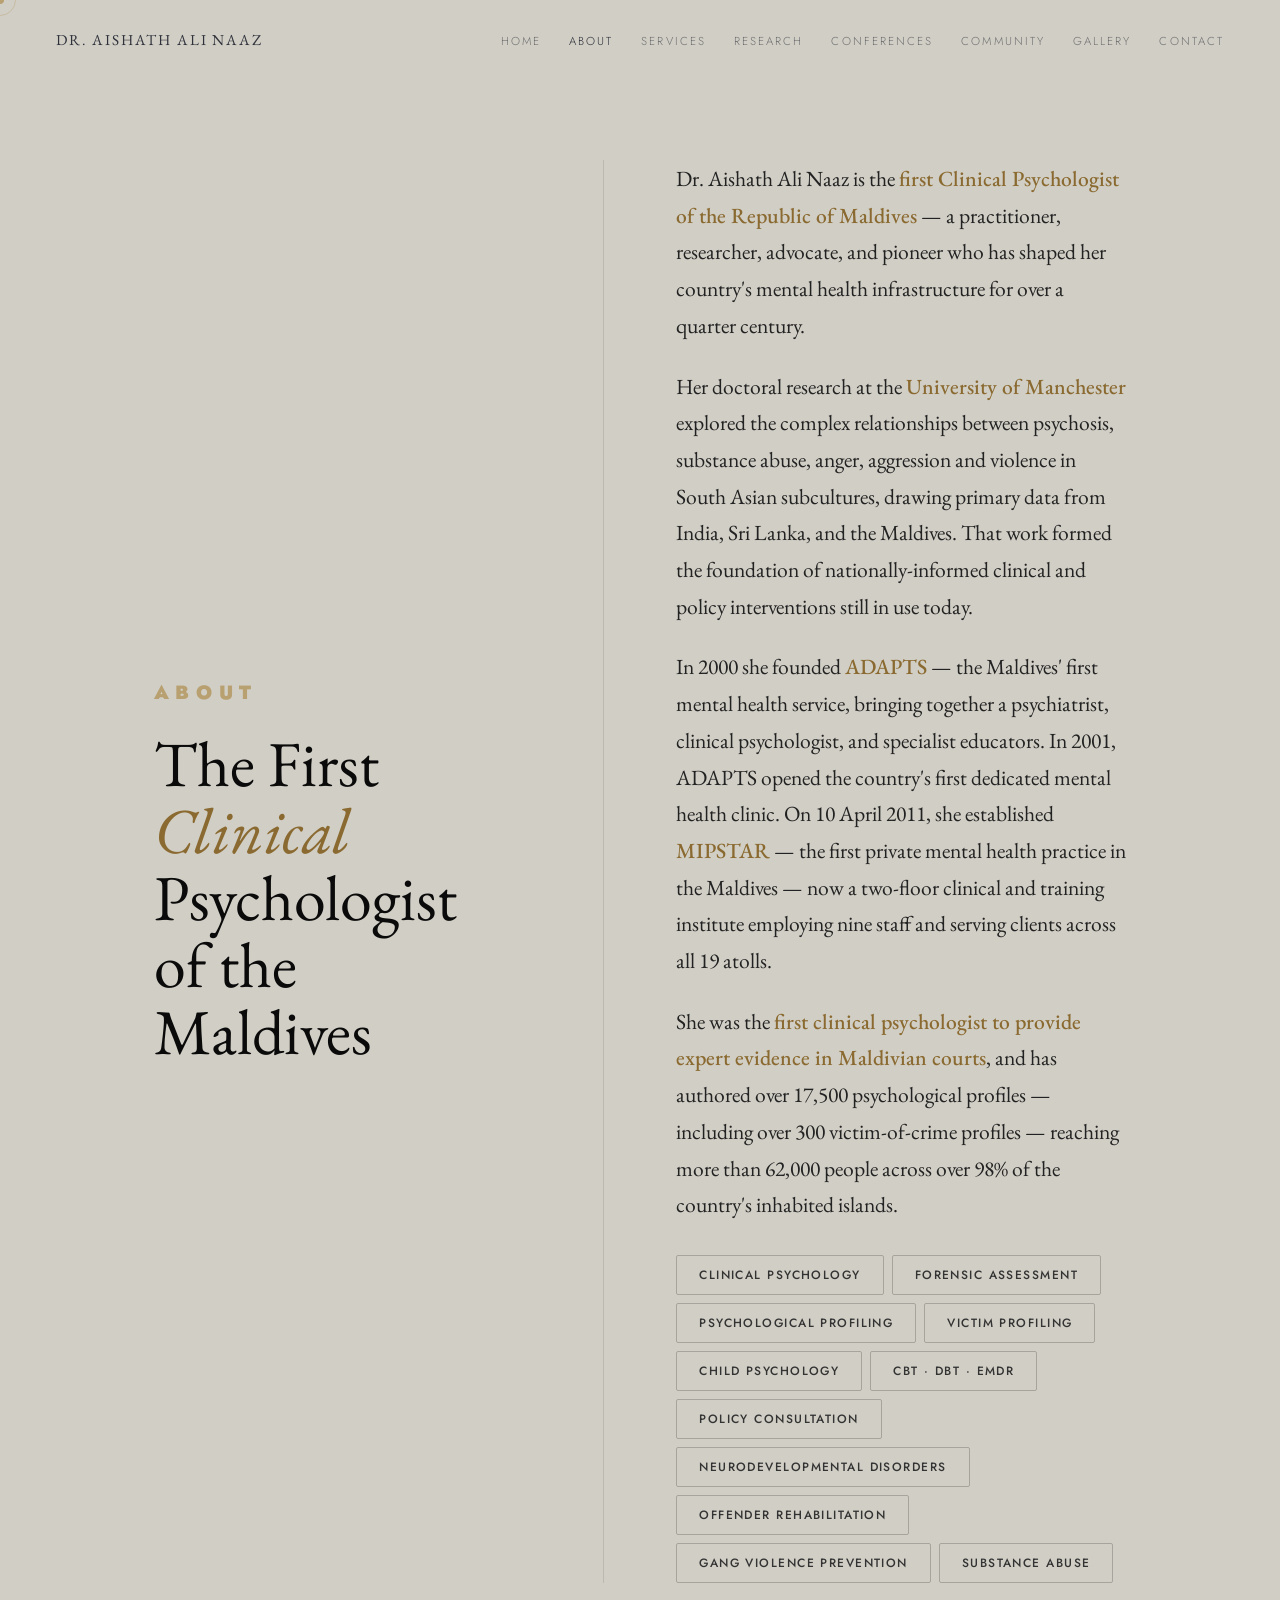
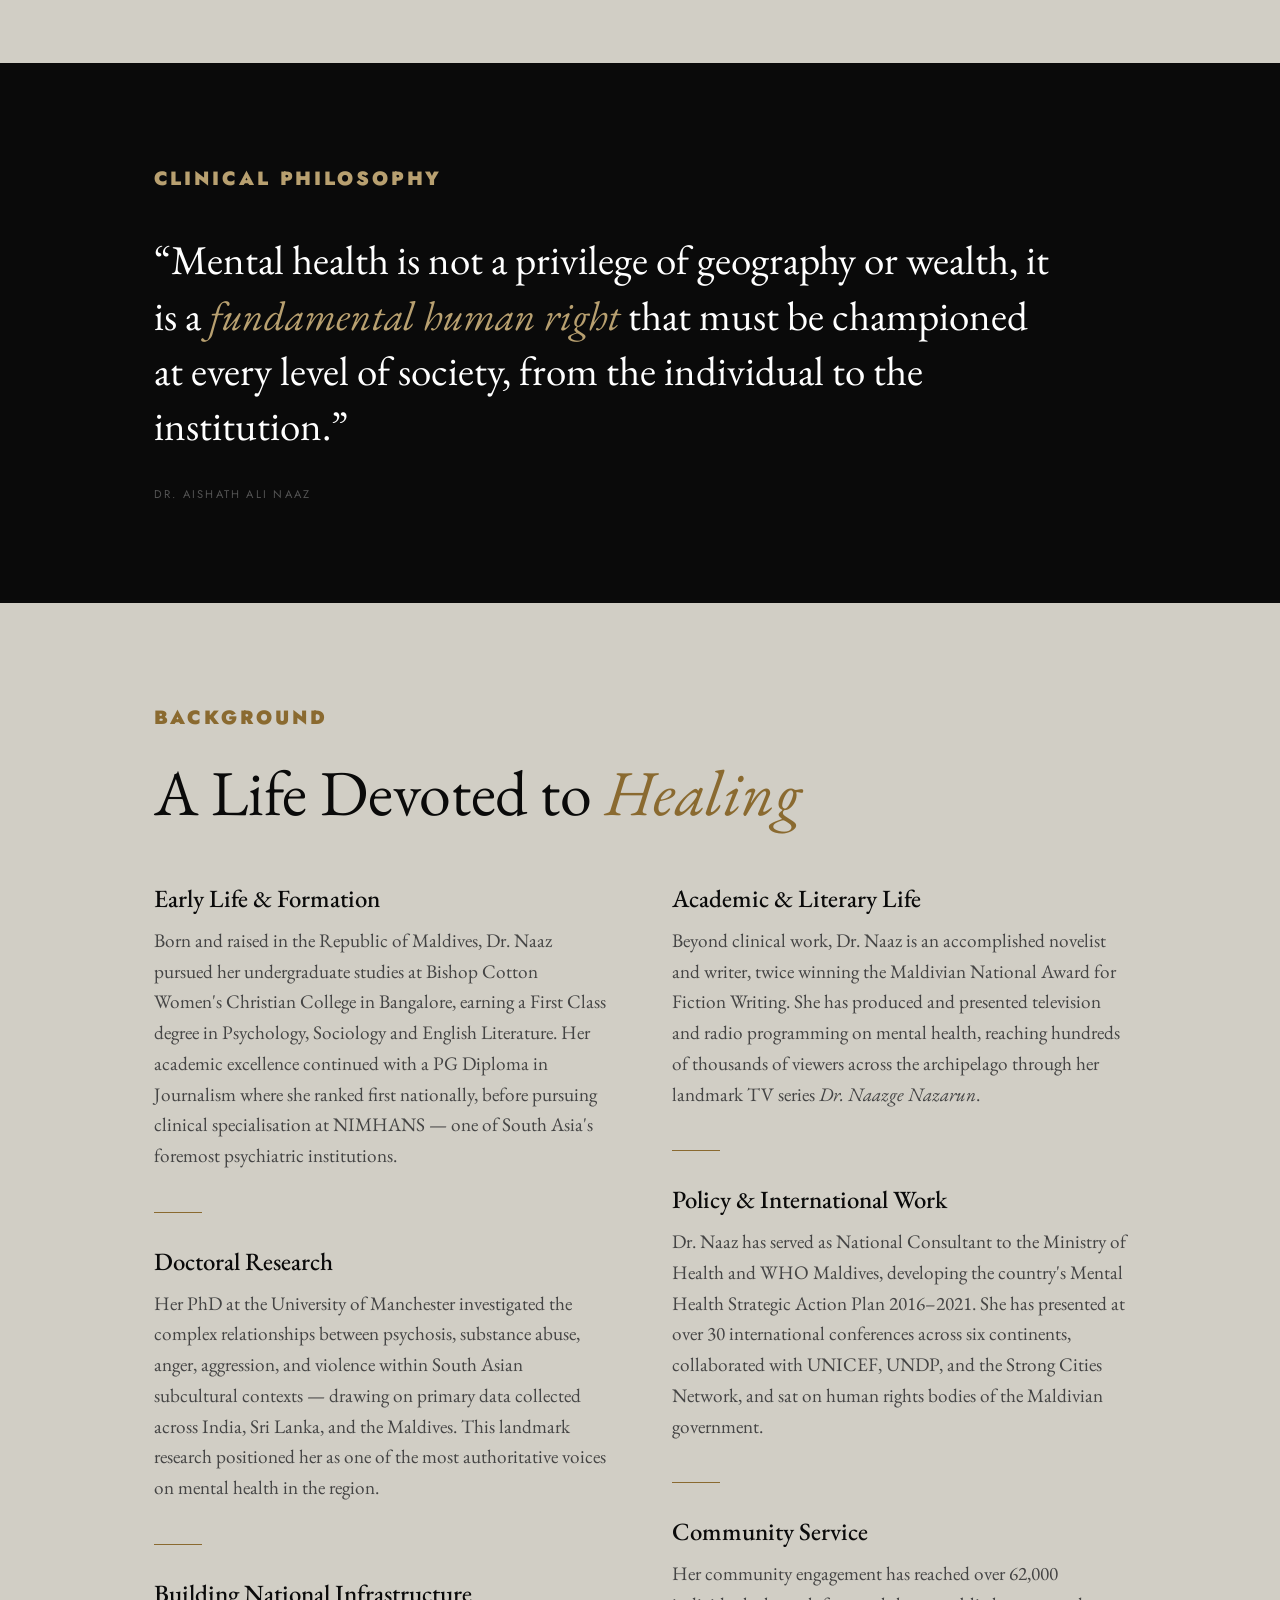
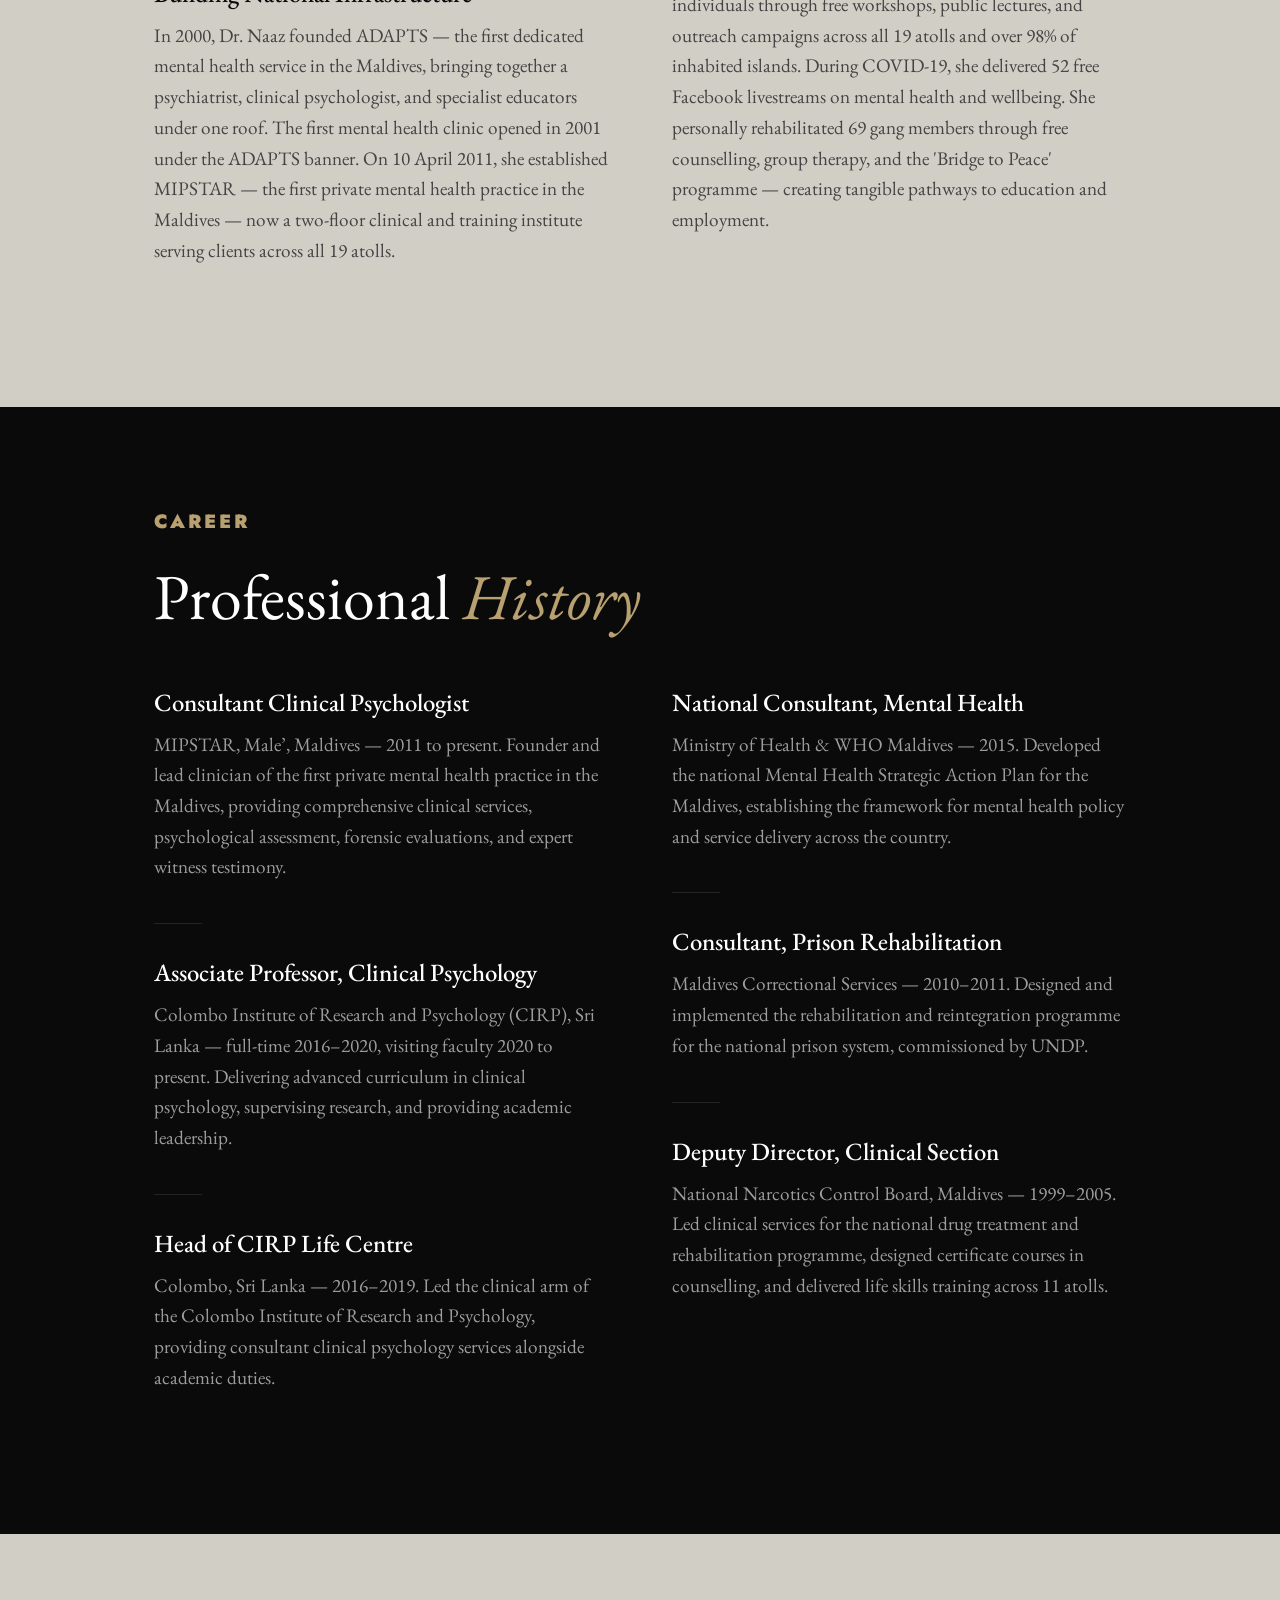
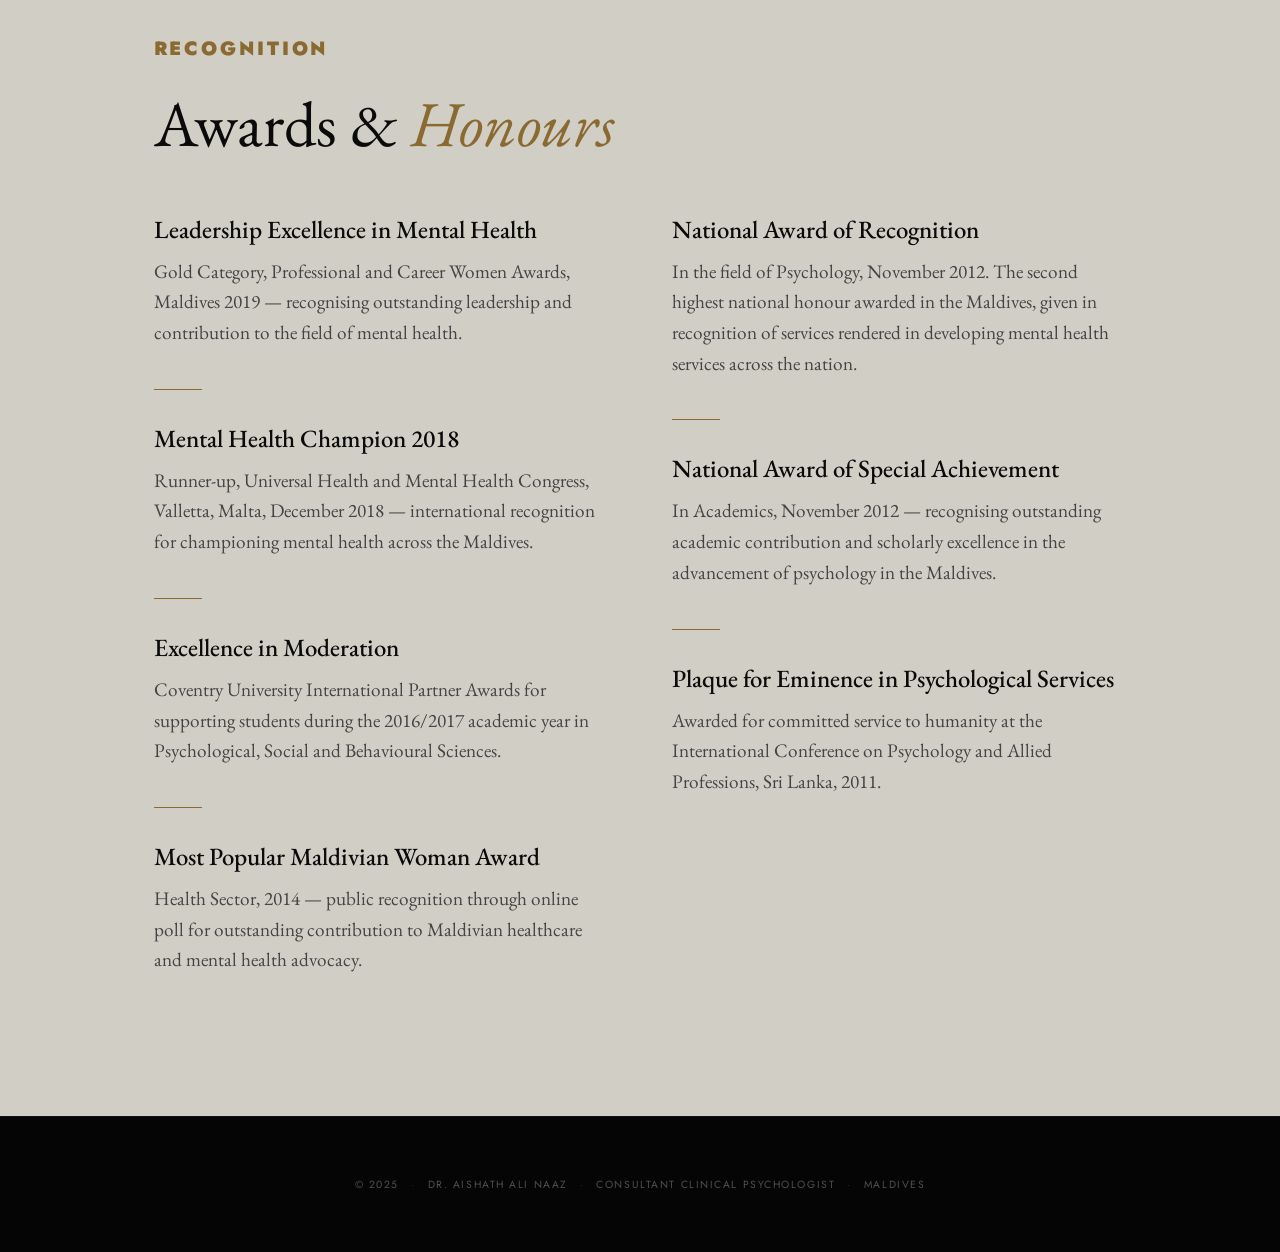
==== commit 2cbd14c6: "Premium styling updates and footer overhaul" ====
--- a/about.html
+++ b/about.html
@@ -203,7 +203,11 @@
     </section>
   </main>
 
-  <footer>&copy; 2025 &middot; Dr. Aishath Ali Naaz &middot; Consultant Clinical Psychologist &middot; Maldives</footer>
+  <footer>
+    <div class="footer-line">
+      &copy; 2025 <span>&middot;</span> Dr. Aishath Ali Naaz <span>&middot;</span> Consultant Clinical Psychologist <span>&middot;</span> Maldives
+    </div>
+  </footer>
 
   <script src="js/global.js"></script>
 </body>
--- a/css/global.css
+++ b/css/global.css
@@ -267,16 +267,38 @@
 }
 
 /* ---- FOOTER ---- */
+/* ---- FOOTER ---- */
 footer {
-  background: var(--black);
+  background: #050505;
+  color: rgba(255, 255, 255, .3);
+  padding: 60px 12vw;
+  border-top: 1px solid rgba(255, 255, 255, .05);
+  text-align: center;
+  font-size: .65rem;
+  letter-spacing: .15em;
+  text-transform: uppercase;
+}
+
+.footer-line {
   display: flex;
   align-items: center;
   justify-content: center;
-  padding: 32px;
-  font-size: .65rem;
-  letter-spacing: .2em;
-  text-transform: uppercase;
-  color: rgba(255, 255, 255, .2);
+  gap: 12px;
+  flex-wrap: wrap;
+}
+
+.footer-line span {
+  opacity: .5;
+}
+
+@media (max-width: 600px) {
+  footer {
+    padding: 40px 6vw;
+  }
+  .footer-line {
+    gap: 8px;
+    line-height: 1.8;
+  }
 }
 
 /* ---- ANIMATIONS ---- */
--- a/css/about.css
+++ b/css/about.css
@@ -17,11 +17,17 @@
   flex: 0 0 38%;
 }
 
+.sec-label {
+  font-size: 1.2rem;
+  font-weight: 900;
+  margin-bottom: 1.5rem;
+}
+
 .about-left .about-h1 {
   font-family: 'EB Garamond', serif;
-  font-size: clamp(2.6rem, 4vw, 4rem);
+  font-size: clamp(3rem, 5vw, 4.5rem);
   font-weight: 400;
-  line-height: 1.1;
+  line-height: 1.05;
   color: var(--black);
 }
 
@@ -38,10 +44,10 @@
 
 .about-bio p {
   font-family: 'EB Garamond', serif;
-  font-size: 1.3rem;
-  line-height: 1.75;
-  color: #2a2a2a;
-  margin-bottom: 22px;
+  font-size: 1.35rem;
+  line-height: 1.7;
+  color: #222;
+  margin-bottom: 24px;
   font-weight: 400;
 }
 
@@ -58,12 +64,13 @@
 }
 
 .tag {
-  font-size: .65rem;
-  letter-spacing: .15em;
+  font-size: .75rem;
+  font-weight: 500;
+  letter-spacing: .12em;
   text-transform: uppercase;
-  padding: 7px 18px;
-  border: 1px solid rgba(0, 0, 0, .15);
-  color: #555;
+  padding: 10px 22px;
+  border: 1px solid rgba(0, 0, 0, .2);
+  color: #333;
   border-radius: 2px;
 }
 
@@ -75,6 +82,15 @@
   display: flex;
   flex-direction: column;
   justify-content: center;
+}
+
+.ph-label {
+  font-size: 1.2rem;
+  font-weight: 900;
+  letter-spacing: .15em;
+  text-transform: uppercase;
+  color: var(--accent);
+  margin-bottom: 2.5rem;
 }
 
 #philosophy .ph-quote {
@@ -104,16 +120,17 @@
 }
 
 .bg-section-label {
-  font-size: .62rem;
-  letter-spacing: .35em;
+  font-size: 1.2rem;
+  font-weight: 900;
+  letter-spacing: .15em;
   text-transform: uppercase;
-  color: var(--accent);
+  color: var(--accent-dark);
   margin-bottom: 20px;
 }
 
 .bg-title {
   font-family: 'EB Garamond', serif;
-  font-size: clamp(2rem, 3vw, 3rem);
+  font-size: clamp(2.5rem, 5vw, 4rem);
   font-weight: 400;
   color: var(--black);
   margin-bottom: 48px;
@@ -130,16 +147,17 @@
 
 .bg-block h3 {
   font-family: 'EB Garamond', serif;
-  font-size: 1.35rem;
+  font-size: 1.55rem;
+  font-weight: 500;
   color: var(--black);
   margin-bottom: 12px;
 }
 
 .bg-block p {
   font-family: 'EB Garamond', serif;
-  font-size: 1.05rem;
+  font-size: 1.2rem;
   color: #444;
-  line-height: 1.75;
+  line-height: 1.6;
 }
 
 .bg-divider {
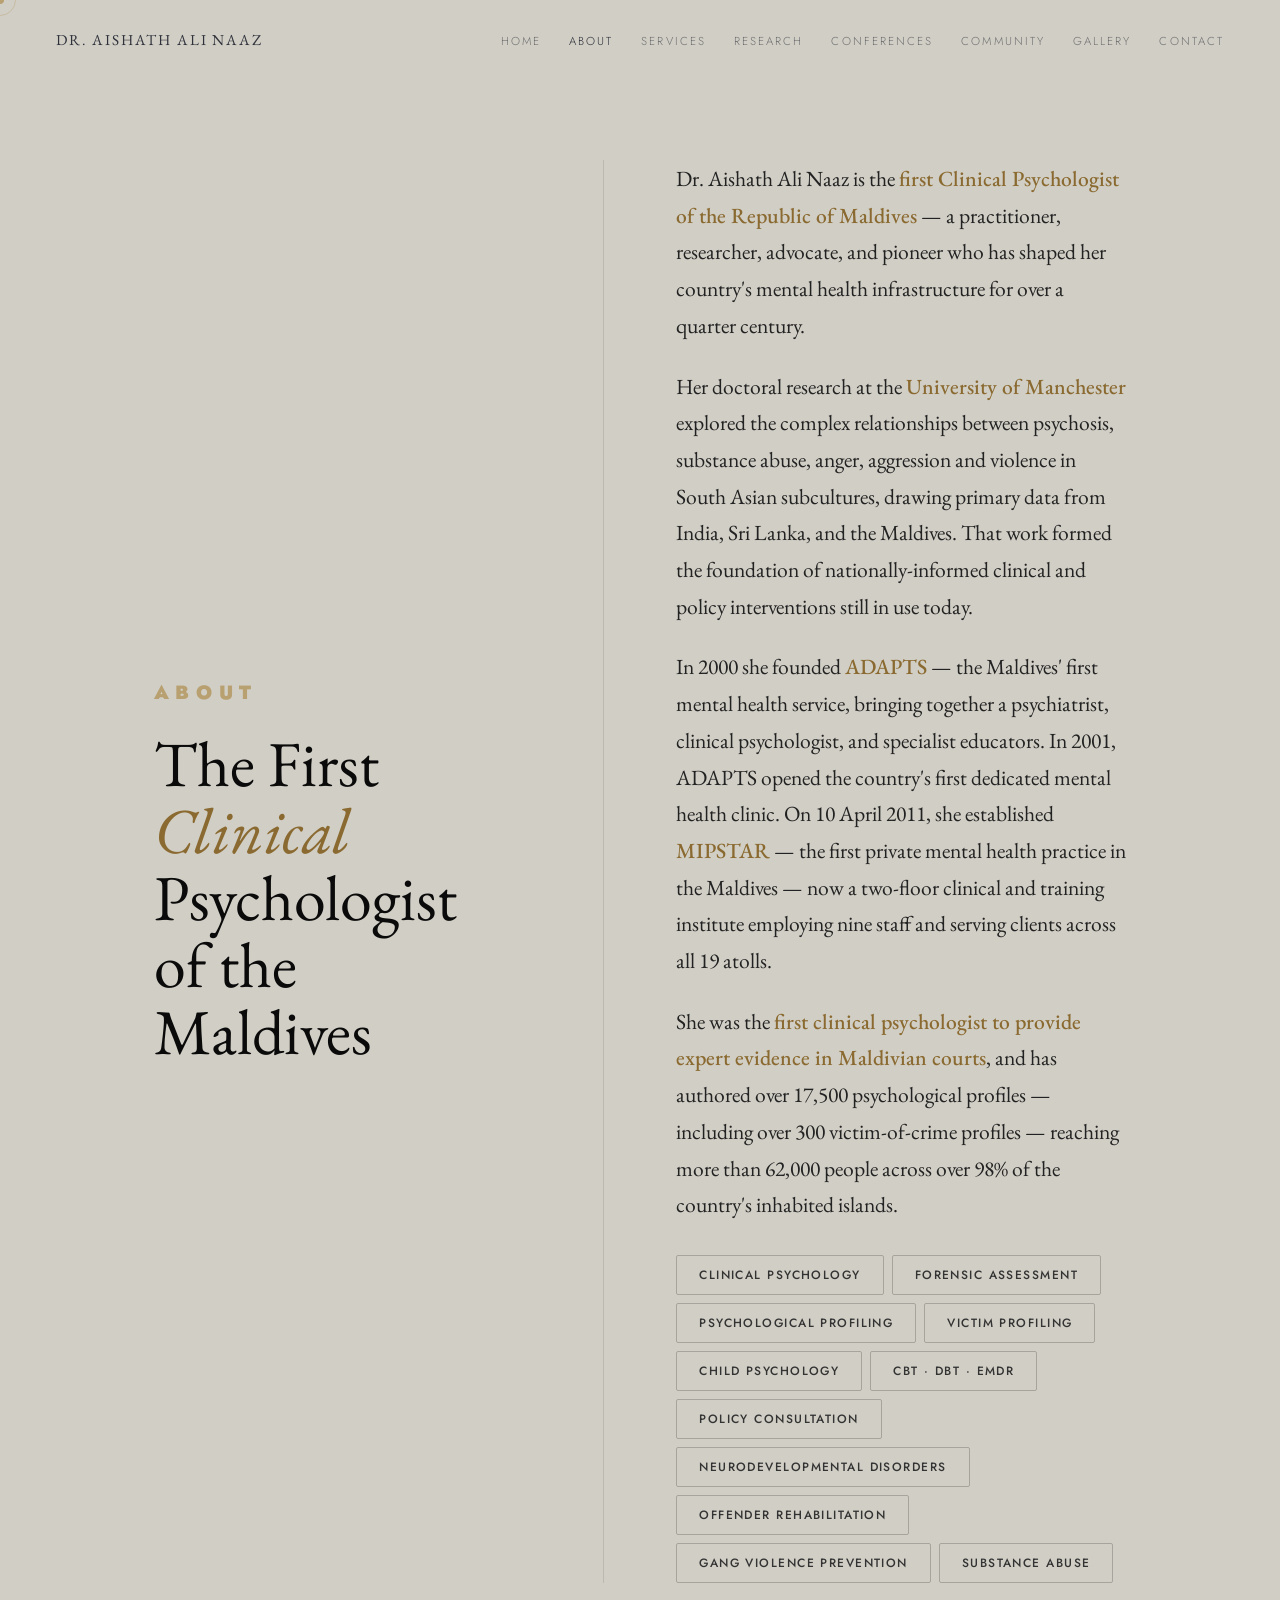
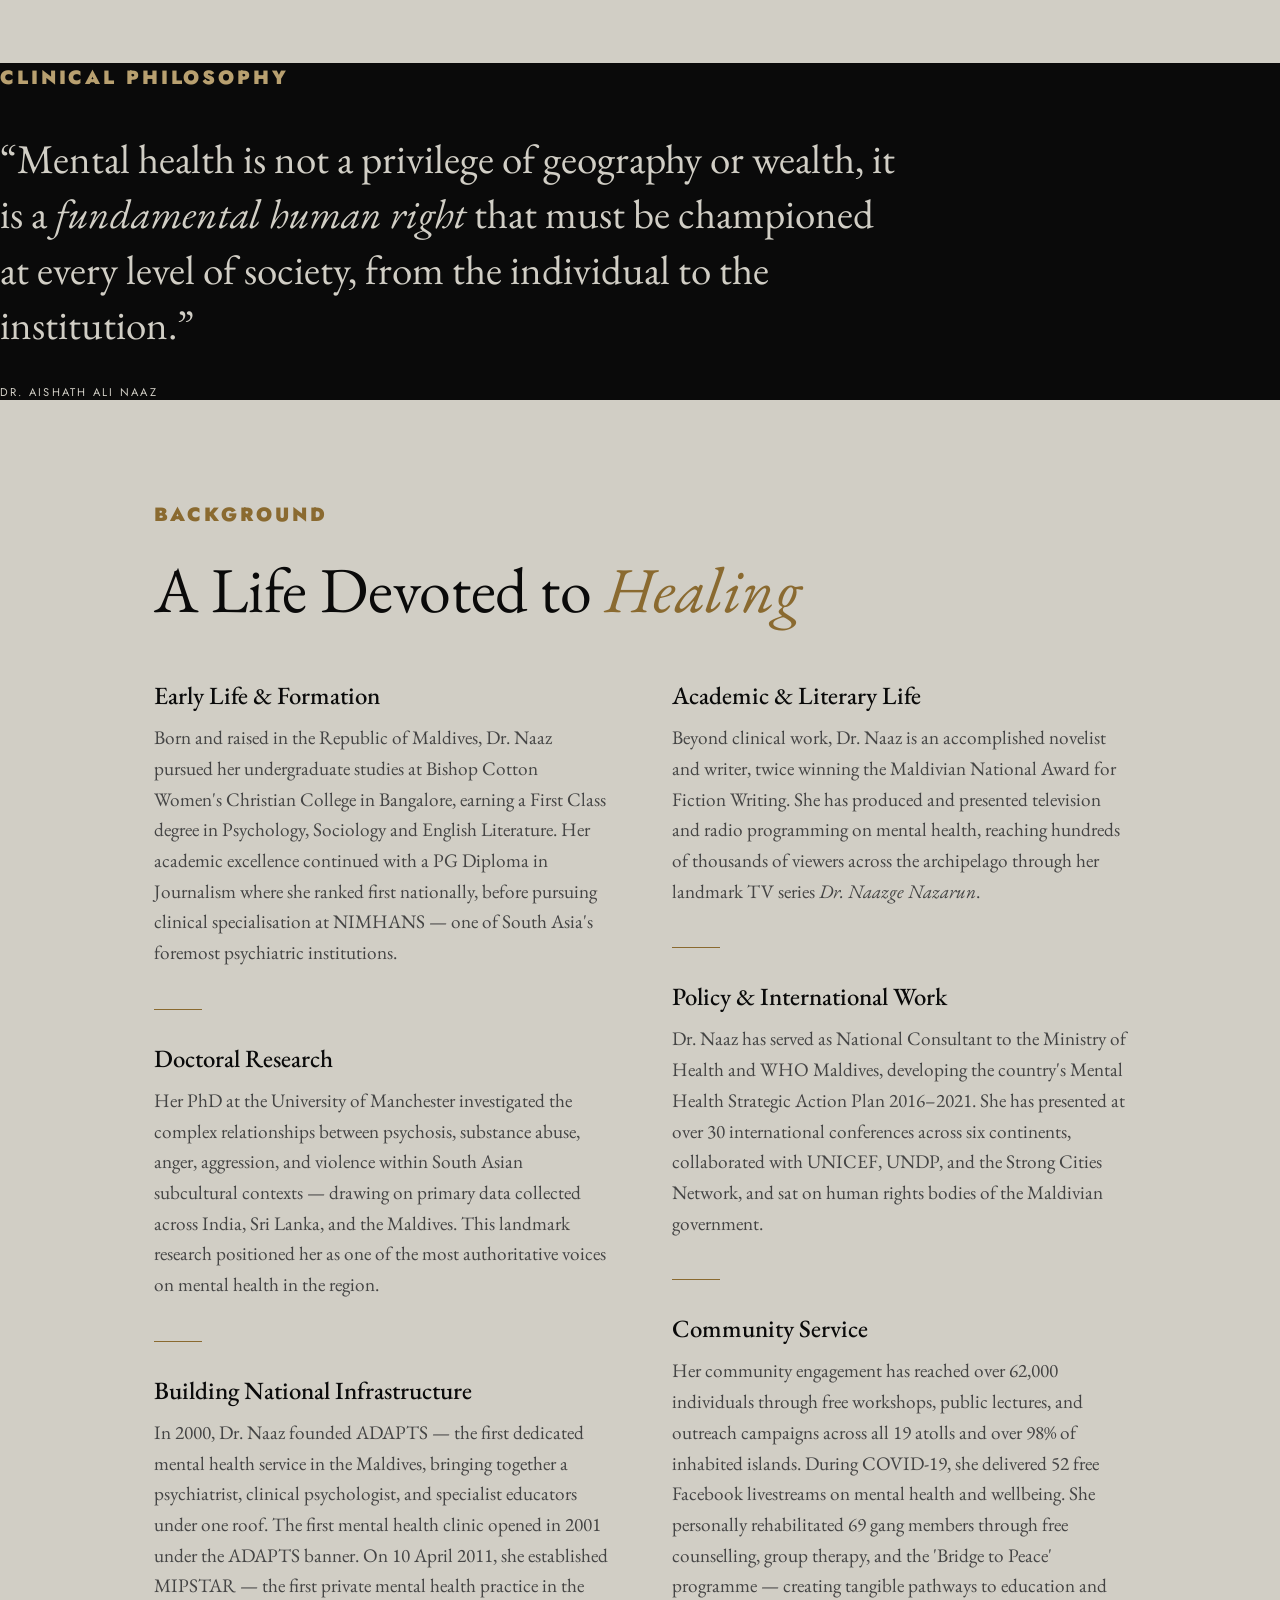
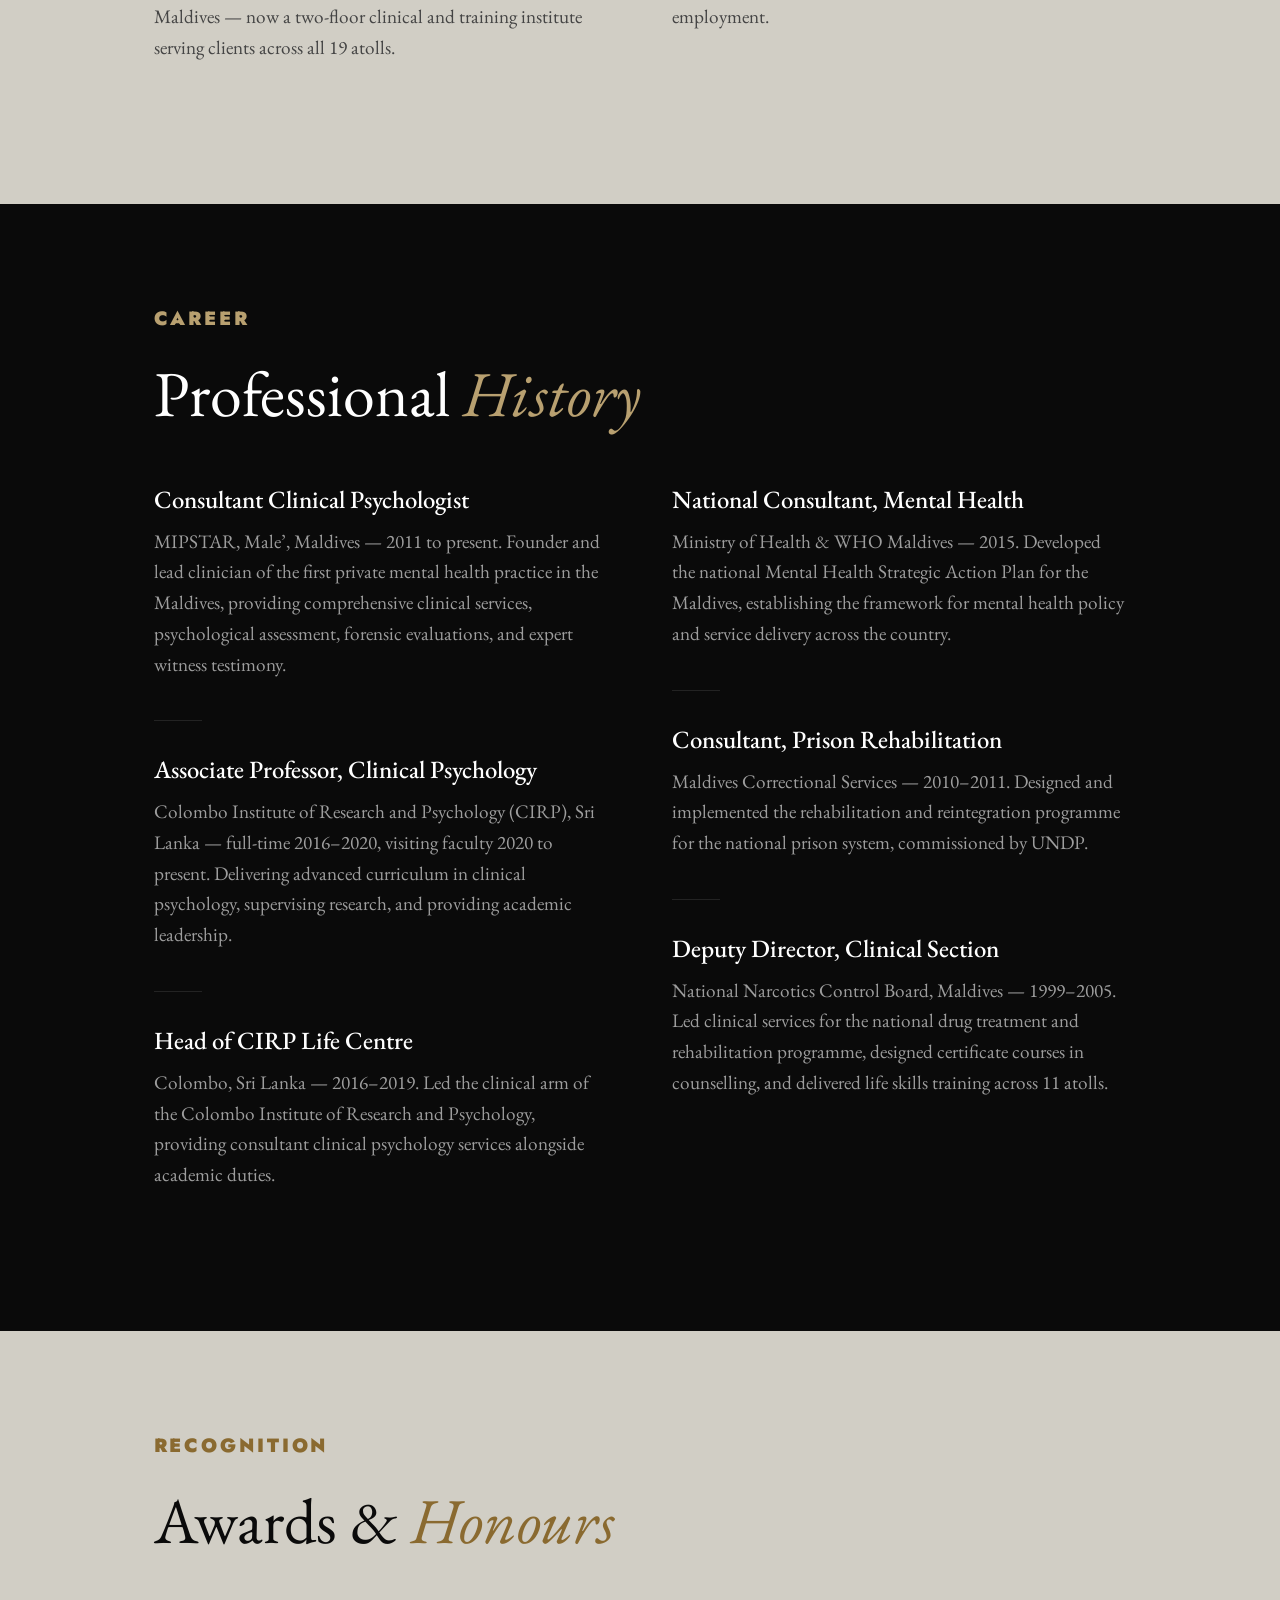
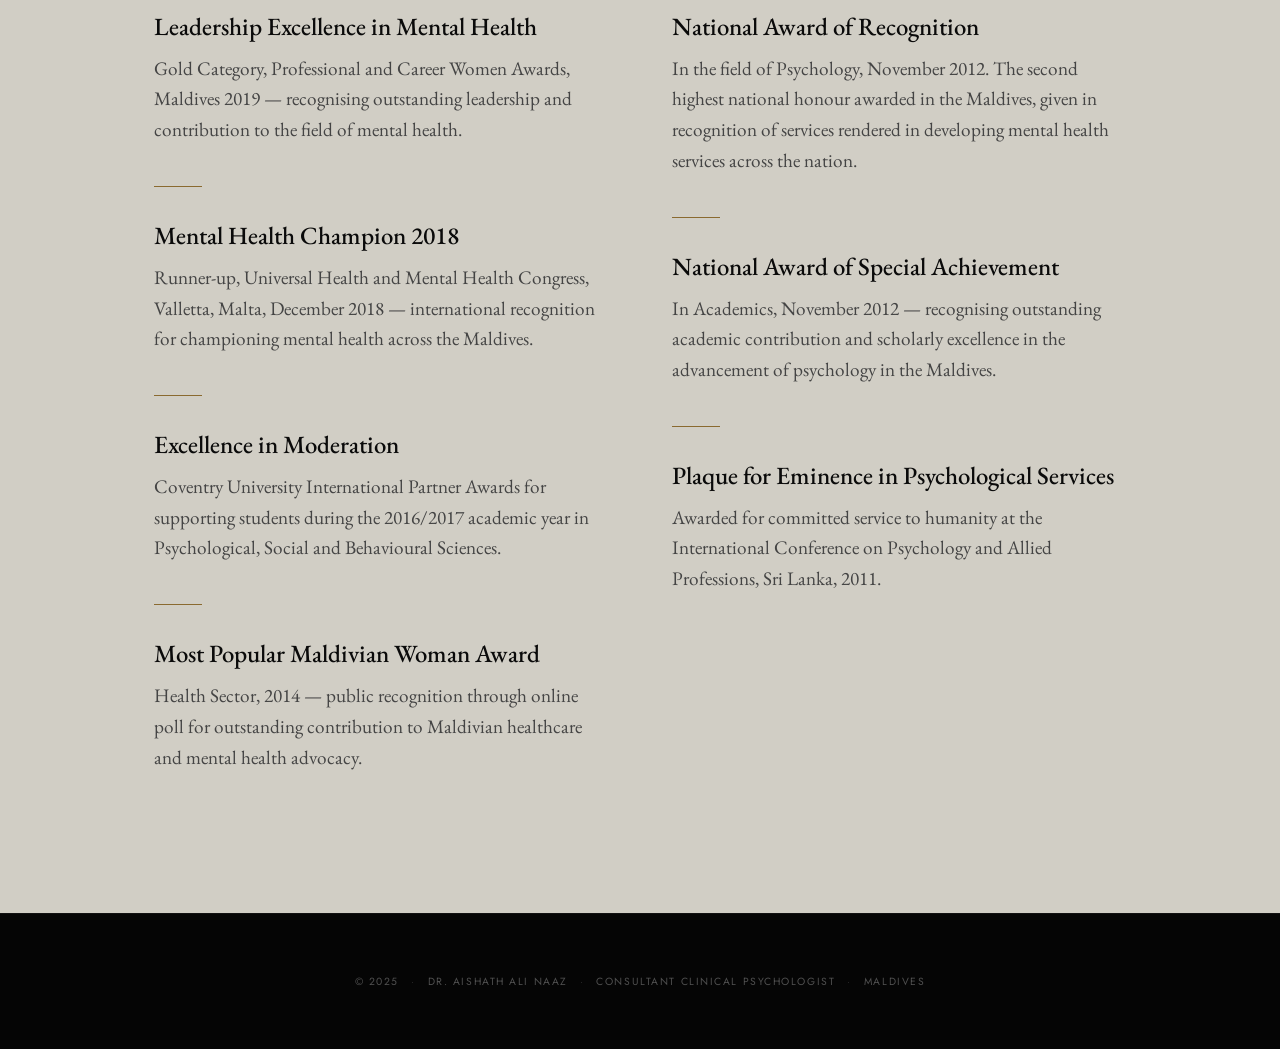
==== commit b27a0bc7: "Refactored HTML formatting for better readability" ====
--- a/about.html
+++ b/about.html
@@ -1,23 +1,39 @@
 <!DOCTYPE html>
 <html lang="en">
+
 <head>
   <meta charset="UTF-8">
   <meta name="viewport" content="width=device-width, initial-scale=1.0">
   <title>About &mdash; Dr. Aishath Ali Naaz</title>
-  <meta name="description" content="Biography of Dr. Aishath Ali Naaz &mdash; the first Clinical Psychologist of the Maldives. PhD University of Manchester. Founder of ADAPTS and MIPSTAR. 25+ years of pioneering mental health services.">
+  <meta name="description"
+    content="Biography of Dr. Aishath Ali Naaz &mdash; the first Clinical Psychologist of the Maldives. PhD University of Manchester. Founder of ADAPTS and MIPSTAR. 25+ years of pioneering mental health services.">
   <meta property="og:title" content="About &mdash; Dr. Aishath Ali Naaz">
-  <meta property="og:description" content="The first Clinical Psychologist of the Maldives. Practitioner, researcher, advocate, and pioneer. PhD University of Manchester. Founder of ADAPTS &amp; MIPSTAR.">
+  <meta property="og:description"
+    content="The first Clinical Psychologist of the Maldives. Practitioner, researcher, advocate, and pioneer. PhD University of Manchester. Founder of ADAPTS &amp; MIPSTAR.">
   <meta property="og:type" content="website">
   <meta property="og:locale" content="en_US">
   <link rel="canonical" href="about.html">
   <link rel="icon" type="image/svg+xml" href="favicon.svg">
   <link rel="preconnect" href="https://fonts.googleapis.com">
   <link rel="preconnect" href="https://fonts.gstatic.com" crossorigin>
-  <link href="https://fonts.googleapis.com/css2?family=EB+Garamond:ital,wght@0,400;0,500;0,700;1,400;1,500&family=Jost:wght@200;300;400;500&display=swap" rel="stylesheet">
+  <link
+    href="https://fonts.googleapis.com/css2?family=EB+Garamond:ital,wght@0,400;0,500;0,700;1,400;1,500&family=Jost:wght@200;300;400;500&display=swap"
+    rel="stylesheet">
   <link rel="stylesheet" href="css/global.css">
   <link rel="stylesheet" href="css/about.css">
-  <noscript><style>.fade-in{opacity:1!important}body{cursor:auto!important}</style></noscript>
+  <noscript>
+    <style>
+      .fade-in {
+        opacity: 1 !important
+      }
+
+      body {
+        cursor: auto !important
+      }
+    </style>
+  </noscript>
 </head>
+
 <body>
   <a href="#main-content" class="skip-link">Skip to content</a>
   <div class="cursor" id="cursor"></div>
@@ -49,10 +65,21 @@
       </div>
       <div class="about-right fade-in">
         <div class="about-bio">
-          <p>Dr. Aishath Ali Naaz is the <strong>first Clinical Psychologist of the Republic of Maldives</strong> &mdash; a practitioner, researcher, advocate, and pioneer who has shaped her country's mental health infrastructure for over a quarter century.</p>
-          <p>Her doctoral research at the <strong>University of Manchester</strong> explored the complex relationships between psychosis, substance abuse, anger, aggression and violence in South Asian subcultures, drawing primary data from India, Sri Lanka, and the Maldives. That work formed the foundation of nationally-informed clinical and policy interventions still in use today.</p>
-          <p>In 2000 she founded <strong>ADAPTS</strong> &mdash; the Maldives' first mental health service, bringing together a psychiatrist, clinical psychologist, and specialist educators. In 2001, ADAPTS opened the country's first dedicated mental health clinic. On 10 April 2011, she established <strong>MIPSTAR</strong> &mdash; the first private mental health practice in the Maldives &mdash; now a two-floor clinical and training institute employing nine staff and serving clients across all 19 atolls.</p>
-          <p>She was the <strong>first clinical psychologist to provide expert evidence in Maldivian courts</strong>, and has authored over 17,500 psychological profiles &mdash; including over 300 victim-of-crime profiles &mdash; reaching more than 62,000 people across over 98% of the country's inhabited islands.</p>
+          <p>Dr. Aishath Ali Naaz is the <strong>first Clinical Psychologist of the Republic of Maldives</strong>
+            &mdash; a practitioner, researcher, advocate, and pioneer who has shaped her country's mental health
+            infrastructure for over a quarter century.</p>
+          <p>Her doctoral research at the <strong>University of Manchester</strong> explored the complex relationships
+            between psychosis, substance abuse, anger, aggression and violence in South Asian subcultures, drawing
+            primary data from India, Sri Lanka, and the Maldives. That work formed the foundation of nationally-informed
+            clinical and policy interventions still in use today.</p>
+          <p>In 2000 she founded <strong>ADAPTS</strong> &mdash; the Maldives' first mental health service, bringing
+            together a psychiatrist, clinical psychologist, and specialist educators. In 2001, ADAPTS opened the
+            country's first dedicated mental health clinic. On 10 April 2011, she established <strong>MIPSTAR</strong>
+            &mdash; the first private mental health practice in the Maldives &mdash; now a two-floor clinical and
+            training institute employing nine staff and serving clients across all 19 atolls.</p>
+          <p>She was the <strong>first clinical psychologist to provide expert evidence in Maldivian courts</strong>,
+            and has authored over 17,500 psychological profiles &mdash; including over 300 victim-of-crime profiles
+            &mdash; reaching more than 62,000 people across over 98% of the country's inhabited islands.</p>
         </div>
         <div class="about-tags">
           <span class="tag">Clinical Psychology</span>
@@ -71,9 +98,11 @@
     </section>
 
     <!-- PHILOSOPHY -->
-    <section id="philosophy">
+    <section id="philosophy ">
       <div class="ph-label fade-in">Clinical Philosophy</div>
-      <p class="ph-quote fade-in">&ldquo;Mental health is not a privilege of geography or wealth, it is a <em>fundamental human right</em> that must be championed at every level of society, from the individual to the institution.&rdquo;</p>
+      <p class="ph-quote fade-in">&ldquo;Mental health is not a privilege of geography or wealth, it is a
+        <em>fundamental human right</em> that must be championed at every level of society, from the individual to the
+        institution.&rdquo;</p>
       <div class="ph-attr fade-in">Dr. Aishath Ali Naaz</div>
     </section>
 
@@ -85,36 +114,57 @@
         <div>
           <div class="bg-block fade-in">
             <h3>Early Life &amp; Formation</h3>
-            <p>Born and raised in the Republic of Maldives, Dr. Naaz pursued her undergraduate studies at Bishop Cotton Women's Christian College in Bangalore, earning a First Class degree in Psychology, Sociology and English Literature. Her academic excellence continued with a PG Diploma in Journalism where she ranked first nationally, before pursuing clinical specialisation at NIMHANS &mdash; one of South Asia's foremost psychiatric institutions.</p>
+            <p>Born and raised in the Republic of Maldives, Dr. Naaz pursued her undergraduate studies at Bishop Cotton
+              Women's Christian College in Bangalore, earning a First Class degree in Psychology, Sociology and English
+              Literature. Her academic excellence continued with a PG Diploma in Journalism where she ranked first
+              nationally, before pursuing clinical specialisation at NIMHANS &mdash; one of South Asia's foremost
+              psychiatric institutions.</p>
           </div>
           <div class="bg-divider"></div>
           <div class="bg-block fade-in">
             <h3>Doctoral Research</h3>
-            <p>Her PhD at the University of Manchester investigated the complex relationships between psychosis, substance abuse, anger, aggression, and violence within South Asian subcultural contexts &mdash; drawing on primary data collected across India, Sri Lanka, and the Maldives. This landmark research positioned her as one of the most authoritative voices on mental health in the region.</p>
+            <p>Her PhD at the University of Manchester investigated the complex relationships between psychosis,
+              substance abuse, anger, aggression, and violence within South Asian subcultural contexts &mdash; drawing
+              on primary data collected across India, Sri Lanka, and the Maldives. This landmark research positioned her
+              as one of the most authoritative voices on mental health in the region.</p>
           </div>
           <div class="bg-divider"></div>
           <div class="bg-block fade-in">
             <h3>Building National Infrastructure</h3>
-            <p>In 2000, Dr. Naaz founded ADAPTS &mdash; the first dedicated mental health service in the Maldives, bringing together a psychiatrist, clinical psychologist, and specialist educators under one roof. The first mental health clinic opened in 2001 under the ADAPTS banner. On 10 April 2011, she established MIPSTAR &mdash; the first private mental health practice in the Maldives &mdash; now a two-floor clinical and training institute serving clients across all 19 atolls.</p>
+            <p>In 2000, Dr. Naaz founded ADAPTS &mdash; the first dedicated mental health service in the Maldives,
+              bringing together a psychiatrist, clinical psychologist, and specialist educators under one roof. The
+              first mental health clinic opened in 2001 under the ADAPTS banner. On 10 April 2011, she established
+              MIPSTAR &mdash; the first private mental health practice in the Maldives &mdash; now a two-floor clinical
+              and training institute serving clients across all 19 atolls.</p>
           </div>
         </div>
         <div>
           <div class="bg-block fade-in">
             <h3>Academic &amp; Literary Life</h3>
-            <p>Beyond clinical work, Dr. Naaz is an accomplished novelist and writer, twice winning the Maldivian National Award for Fiction Writing. She has produced and presented television and radio programming on mental health, reaching hundreds of thousands of viewers across the archipelago through her landmark TV series <em>Dr. Naazge Nazarun</em>.</p>
+            <p>Beyond clinical work, Dr. Naaz is an accomplished novelist and writer, twice winning the Maldivian
+              National Award for Fiction Writing. She has produced and presented television and radio programming on
+              mental health, reaching hundreds of thousands of viewers across the archipelago through her landmark TV
+              series <em>Dr. Naazge Nazarun</em>.</p>
           </div>
           <div class="bg-divider"></div>
           <div class="bg-block fade-in">
             <h3>Policy &amp; International Work</h3>
-            <p>Dr. Naaz has served as National Consultant to the Ministry of Health and WHO Maldives, developing the country's Mental Health Strategic Action Plan 2016&ndash;2021. She has presented at over 30 international conferences across six continents, collaborated with UNICEF, UNDP, and the Strong Cities Network, and sat on human rights bodies of the Maldivian government.</p>
+            <p>Dr. Naaz has served as National Consultant to the Ministry of Health and WHO Maldives, developing the
+              country's Mental Health Strategic Action Plan 2016&ndash;2021. She has presented at over 30 international
+              conferences across six continents, collaborated with UNICEF, UNDP, and the Strong Cities Network, and sat
+              on human rights bodies of the Maldivian government.</p>
           </div>
           <div class="bg-divider"></div>
           <div class="bg-block fade-in">
             <h3>Community Service</h3>
-            <p>Her community engagement has reached over 62,000 individuals through free workshops, public lectures, and outreach campaigns across all 19 atolls and over 98% of inhabited islands. During COVID-19, she delivered 52 free Facebook livestreams on mental health and wellbeing. She personally rehabilitated 69 gang members through free counselling, group therapy, and the 'Bridge to Peace' programme &mdash; creating tangible pathways to education and employment.</p>
-          </div>
-        </div>
-      </div>
+            <p>Her community engagement has reached over 62,000 individuals through free workshops, public lectures, and
+              outreach campaigns across all 19 atolls and over 98% of inhabited islands. During COVID-19, she delivered
+              52 free Facebook livestreams on mental health and wellbeing. She personally rehabilitated 69 gang members
+              through free counselling, group therapy, and the 'Bridge to Peace' programme &mdash; creating tangible
+              pathways to education and employment.</p>
+
+          </div>
+        </div>
     </section>
 
     <!-- WORK HISTORY -->
@@ -125,33 +175,43 @@
         <div>
           <div class="bg-block fade-in">
             <h3>Consultant Clinical Psychologist</h3>
-            <p>MIPSTAR, Male&rsquo;, Maldives &mdash; 2011 to present. Founder and lead clinician of the first private mental health practice in the Maldives, providing comprehensive clinical services, psychological assessment, forensic evaluations, and expert witness testimony.</p>
+            <p>MIPSTAR, Male&rsquo;, Maldives &mdash; 2011 to present. Founder and lead clinician of the first private
+              mental health practice in the Maldives, providing comprehensive clinical services, psychological
+              assessment, forensic evaluations, and expert witness testimony.</p>
           </div>
           <div class="bg-divider"></div>
           <div class="bg-block fade-in">
             <h3>Associate Professor, Clinical Psychology</h3>
-            <p>Colombo Institute of Research and Psychology (CIRP), Sri Lanka &mdash; full-time 2016&ndash;2020, visiting faculty 2020 to present. Delivering advanced curriculum in clinical psychology, supervising research, and providing academic leadership.</p>
+            <p>Colombo Institute of Research and Psychology (CIRP), Sri Lanka &mdash; full-time 2016&ndash;2020,
+              visiting faculty 2020 to present. Delivering advanced curriculum in clinical psychology, supervising
+              research, and providing academic leadership.</p>
           </div>
           <div class="bg-divider"></div>
           <div class="bg-block fade-in">
             <h3>Head of CIRP Life Centre</h3>
-            <p>Colombo, Sri Lanka &mdash; 2016&ndash;2019. Led the clinical arm of the Colombo Institute of Research and Psychology, providing consultant clinical psychology services alongside academic duties.</p>
+            <p>Colombo, Sri Lanka &mdash; 2016&ndash;2019. Led the clinical arm of the Colombo Institute of Research and
+              Psychology, providing consultant clinical psychology services alongside academic duties.</p>
           </div>
         </div>
         <div>
           <div class="bg-block fade-in">
             <h3>National Consultant, Mental Health</h3>
-            <p>Ministry of Health &amp; WHO Maldives &mdash; 2015. Developed the national Mental Health Strategic Action Plan for the Maldives, establishing the framework for mental health policy and service delivery across the country.</p>
+            <p>Ministry of Health &amp; WHO Maldives &mdash; 2015. Developed the national Mental Health Strategic Action
+              Plan for the Maldives, establishing the framework for mental health policy and service delivery across the
+              country.</p>
           </div>
           <div class="bg-divider"></div>
           <div class="bg-block fade-in">
             <h3>Consultant, Prison Rehabilitation</h3>
-            <p>Maldives Correctional Services &mdash; 2010&ndash;2011. Designed and implemented the rehabilitation and reintegration programme for the national prison system, commissioned by UNDP.</p>
+            <p>Maldives Correctional Services &mdash; 2010&ndash;2011. Designed and implemented the rehabilitation and
+              reintegration programme for the national prison system, commissioned by UNDP.</p>
           </div>
           <div class="bg-divider"></div>
           <div class="bg-block fade-in">
             <h3>Deputy Director, Clinical Section</h3>
-            <p>National Narcotics Control Board, Maldives &mdash; 1999&ndash;2005. Led clinical services for the national drug treatment and rehabilitation programme, designed certificate courses in counselling, and delivered life skills training across 11 atolls.</p>
+            <p>National Narcotics Control Board, Maldives &mdash; 1999&ndash;2005. Led clinical services for the
+              national drug treatment and rehabilitation programme, designed certificate courses in counselling, and
+              delivered life skills training across 11 atolls.</p>
           </div>
         </div>
       </div>
@@ -165,38 +225,45 @@
         <div>
           <div class="bg-block fade-in">
             <h3>Leadership Excellence in Mental Health</h3>
-            <p>Gold Category, Professional and Career Women Awards, Maldives 2019 &mdash; recognising outstanding leadership and contribution to the field of mental health.</p>
+            <p>Gold Category, Professional and Career Women Awards, Maldives 2019 &mdash; recognising outstanding
+              leadership and contribution to the field of mental health.</p>
           </div>
           <div class="bg-divider"></div>
           <div class="bg-block fade-in">
             <h3>Mental Health Champion 2018</h3>
-            <p>Runner-up, Universal Health and Mental Health Congress, Valletta, Malta, December 2018 &mdash; international recognition for championing mental health across the Maldives.</p>
+            <p>Runner-up, Universal Health and Mental Health Congress, Valletta, Malta, December 2018 &mdash;
+              international recognition for championing mental health across the Maldives.</p>
           </div>
           <div class="bg-divider"></div>
           <div class="bg-block fade-in">
             <h3>Excellence in Moderation</h3>
-            <p>Coventry University International Partner Awards for supporting students during the 2016/2017 academic year in Psychological, Social and Behavioural Sciences.</p>
+            <p>Coventry University International Partner Awards for supporting students during the 2016/2017 academic
+              year in Psychological, Social and Behavioural Sciences.</p>
           </div>
           <div class="bg-divider"></div>
           <div class="bg-block fade-in">
             <h3>Most Popular Maldivian Woman Award</h3>
-            <p>Health Sector, 2014 &mdash; public recognition through online poll for outstanding contribution to Maldivian healthcare and mental health advocacy.</p>
+            <p>Health Sector, 2014 &mdash; public recognition through online poll for outstanding contribution to
+              Maldivian healthcare and mental health advocacy.</p>
           </div>
         </div>
         <div>
           <div class="bg-block fade-in">
             <h3>National Award of Recognition</h3>
-            <p>In the field of Psychology, November 2012. The second highest national honour awarded in the Maldives, given in recognition of services rendered in developing mental health services across the nation.</p>
+            <p>In the field of Psychology, November 2012. The second highest national honour awarded in the Maldives,
+              given in recognition of services rendered in developing mental health services across the nation.</p>
           </div>
           <div class="bg-divider"></div>
           <div class="bg-block fade-in">
             <h3>National Award of Special Achievement</h3>
-            <p>In Academics, November 2012 &mdash; recognising outstanding academic contribution and scholarly excellence in the advancement of psychology in the Maldives.</p>
+            <p>In Academics, November 2012 &mdash; recognising outstanding academic contribution and scholarly
+              excellence in the advancement of psychology in the Maldives.</p>
           </div>
           <div class="bg-divider"></div>
           <div class="bg-block fade-in">
             <h3>Plaque for Eminence in Psychological Services</h3>
-            <p>Awarded for committed service to humanity at the International Conference on Psychology and Allied Professions, Sri Lanka, 2011.</p>
+            <p>Awarded for committed service to humanity at the International Conference on Psychology and Allied
+              Professions, Sri Lanka, 2011.</p>
           </div>
         </div>
       </div>
@@ -205,10 +272,12 @@
 
   <footer>
     <div class="footer-line">
-      &copy; 2025 <span>&middot;</span> Dr. Aishath Ali Naaz <span>&middot;</span> Consultant Clinical Psychologist <span>&middot;</span> Maldives
+      &copy; 2025 <span>&middot;</span> Dr. Aishath Ali Naaz <span>&middot;</span> Consultant Clinical Psychologist
+      <span>&middot;</span> Maldives
     </div>
   </footer>
 
   <script src="js/global.js"></script>
 </body>
-</html>
+
+</html>
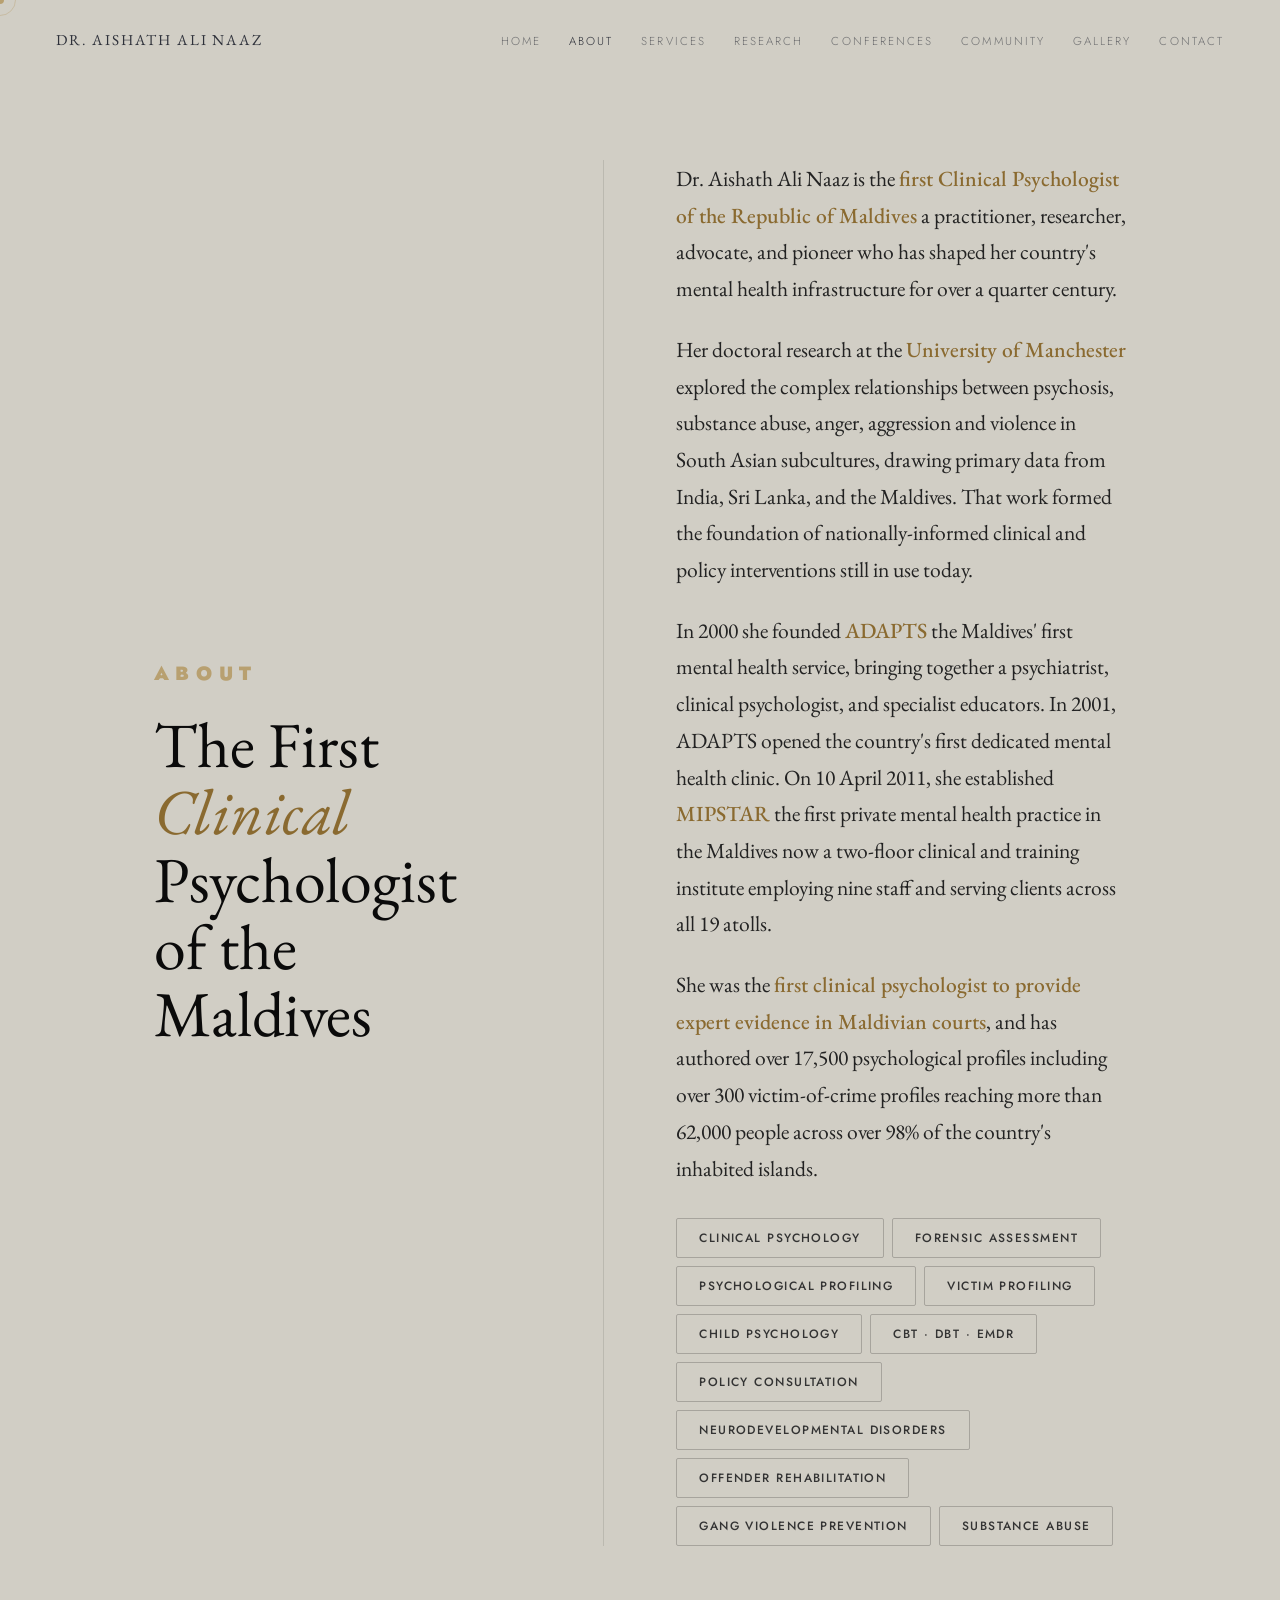
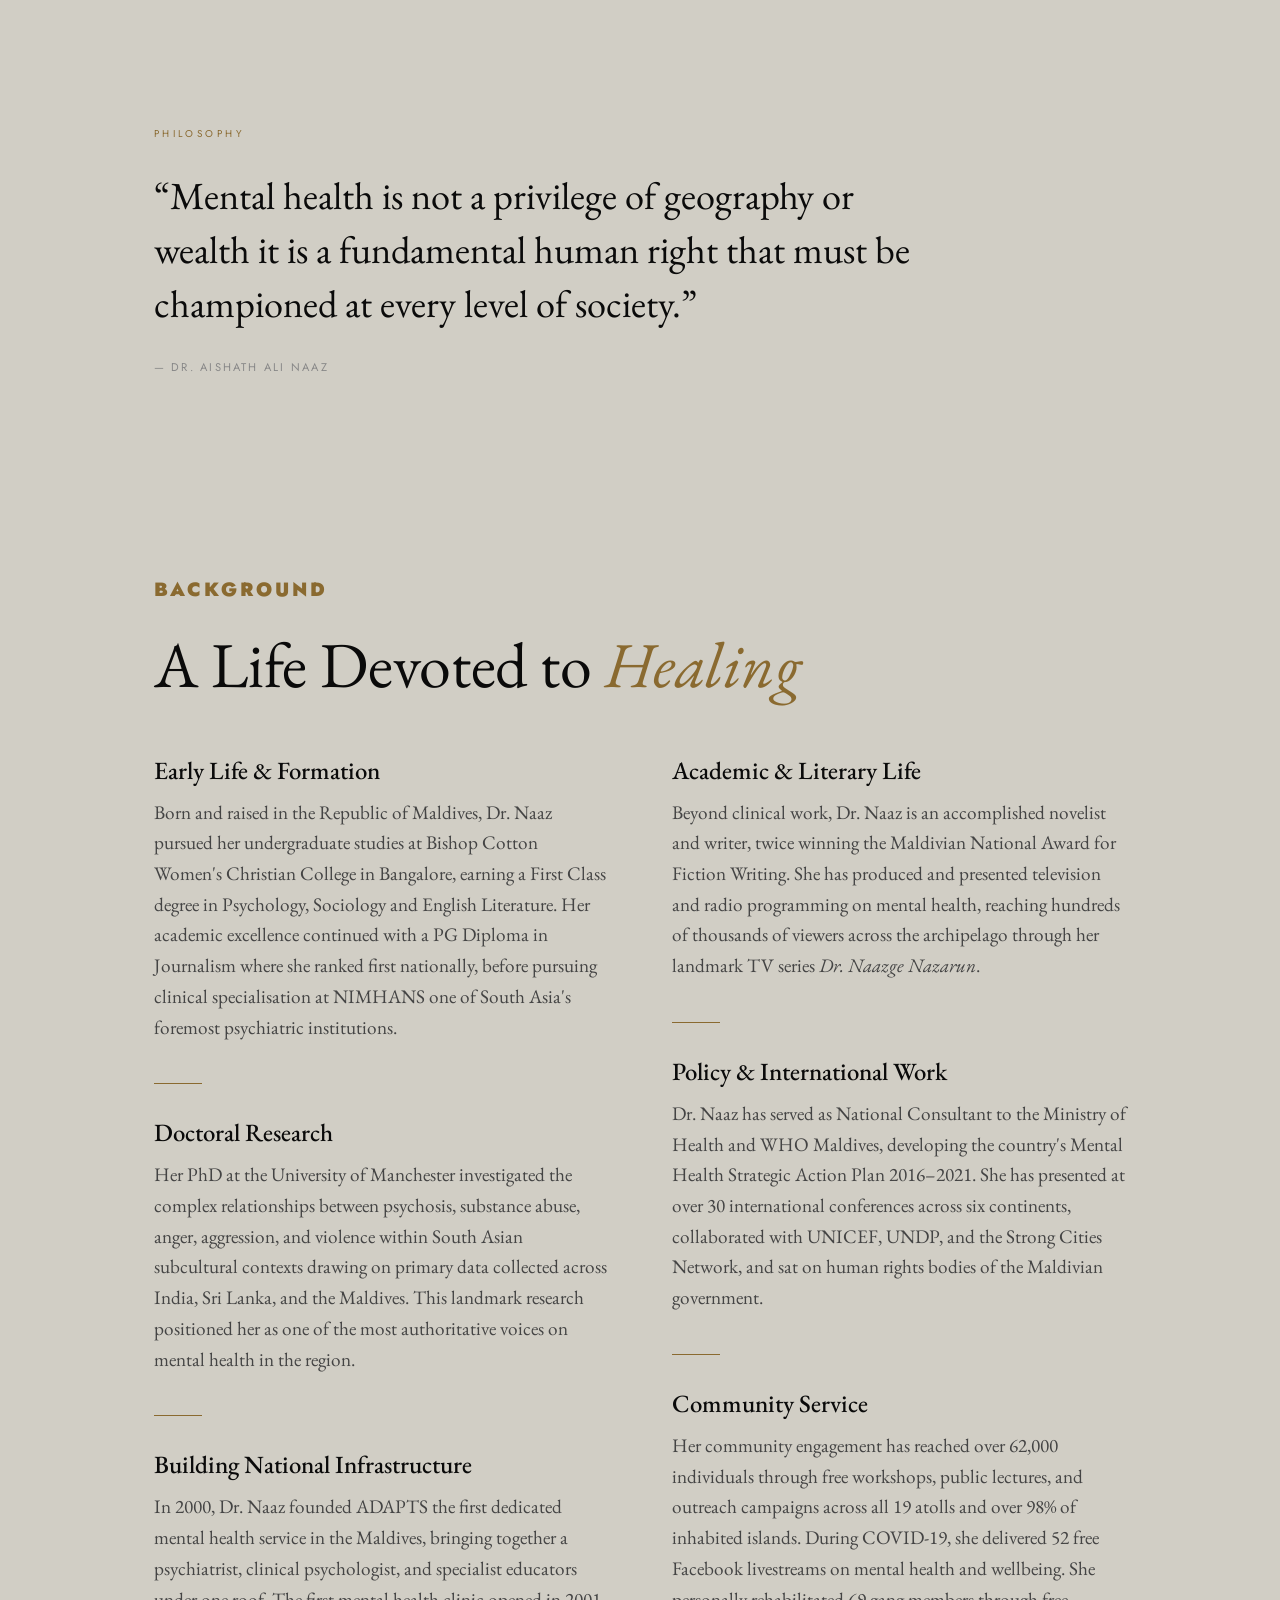
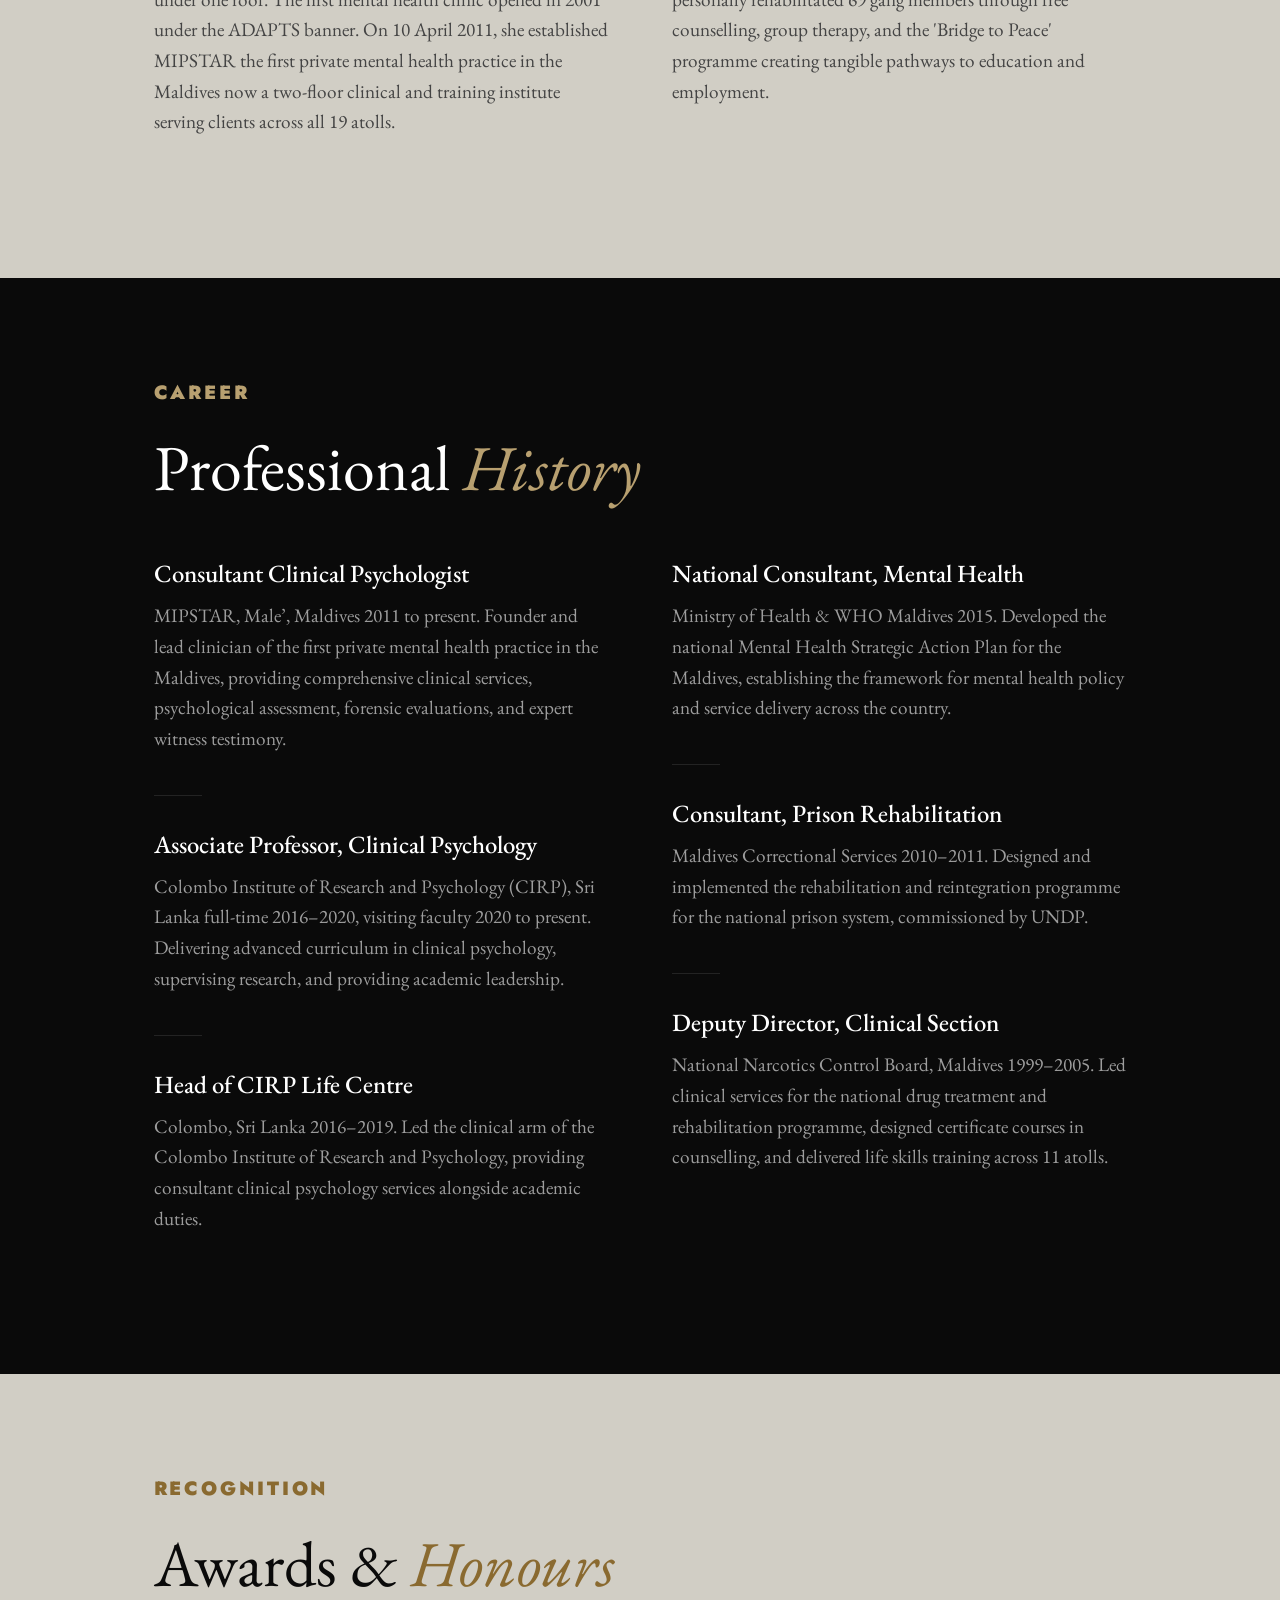
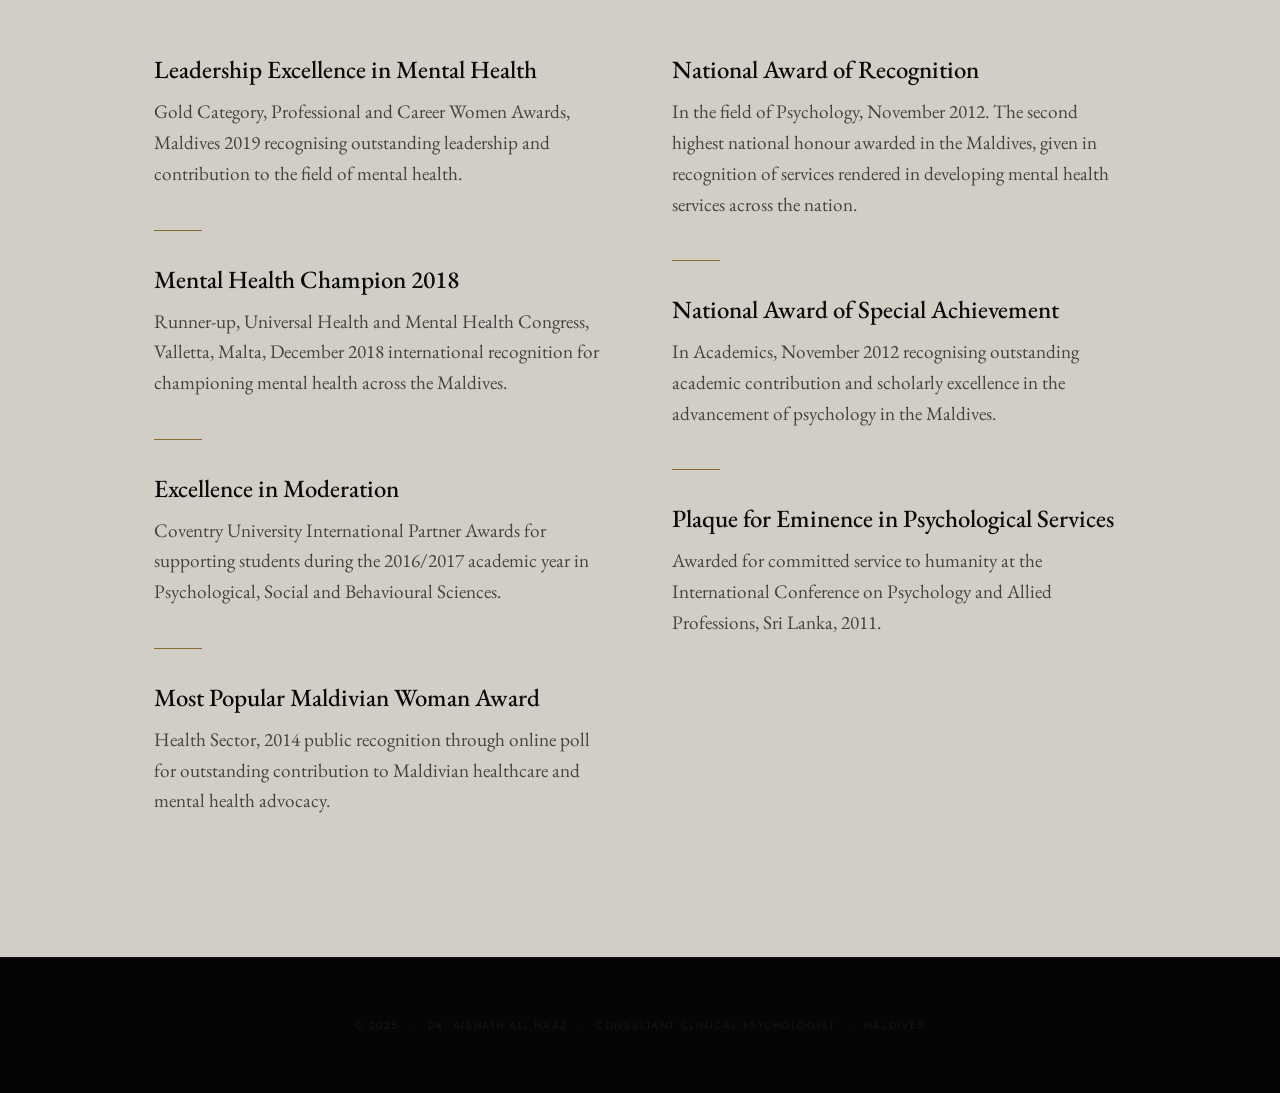
==== commit 7ef960ef: "changed the text size, removed bugs, added hover feature for the tags, removed ai '-' and also used " ====
--- a/about.html
+++ b/about.html
@@ -66,20 +66,20 @@
       <div class="about-right fade-in">
         <div class="about-bio">
           <p>Dr. Aishath Ali Naaz is the <strong>first Clinical Psychologist of the Republic of Maldives</strong>
-            &mdash; a practitioner, researcher, advocate, and pioneer who has shaped her country's mental health
+            a practitioner, researcher, advocate, and pioneer who has shaped her country's mental health
             infrastructure for over a quarter century.</p>
           <p>Her doctoral research at the <strong>University of Manchester</strong> explored the complex relationships
             between psychosis, substance abuse, anger, aggression and violence in South Asian subcultures, drawing
             primary data from India, Sri Lanka, and the Maldives. That work formed the foundation of nationally-informed
             clinical and policy interventions still in use today.</p>
-          <p>In 2000 she founded <strong>ADAPTS</strong> &mdash; the Maldives' first mental health service, bringing
+          <p>In 2000 she founded <strong>ADAPTS</strong> the Maldives' first mental health service, bringing
             together a psychiatrist, clinical psychologist, and specialist educators. In 2001, ADAPTS opened the
             country's first dedicated mental health clinic. On 10 April 2011, she established <strong>MIPSTAR</strong>
-            &mdash; the first private mental health practice in the Maldives &mdash; now a two-floor clinical and
+            the first private mental health practice in the Maldives now a two-floor clinical and
             training institute employing nine staff and serving clients across all 19 atolls.</p>
           <p>She was the <strong>first clinical psychologist to provide expert evidence in Maldivian courts</strong>,
-            and has authored over 17,500 psychological profiles &mdash; including over 300 victim-of-crime profiles
-            &mdash; reaching more than 62,000 people across over 98% of the country's inhabited islands.</p>
+            and has authored over 17,500 psychological profiles including over 300 victim-of-crime profiles
+            reaching more than 62,000 people across over 98% of the country's inhabited islands.</p>
         </div>
         <div class="about-tags">
           <span class="tag">Clinical Psychology</span>
@@ -98,12 +98,11 @@
     </section>
 
     <!-- PHILOSOPHY -->
-    <section id="philosophy ">
-      <div class="ph-label fade-in">Clinical Philosophy</div>
-      <p class="ph-quote fade-in">&ldquo;Mental health is not a privilege of geography or wealth, it is a
-        <em>fundamental human right</em> that must be championed at every level of society, from the individual to the
-        institution.&rdquo;</p>
-      <div class="ph-attr fade-in">Dr. Aishath Ali Naaz</div>
+    <section id="philosophy">
+      <div class="ph-label fade-in">Philosophy</div>
+      <p class="ph-quote fade-in">&ldquo;Mental health is not a privilege of geography or wealth it is a
+        fundamental human right that must be championed at every level of society.&rdquo;</p>
+      <div class="ph-attr fade-in">&mdash; Dr. Aishath Ali Naaz</div>
     </section>
 
     <!-- BACKGROUND -->
@@ -117,24 +116,24 @@
             <p>Born and raised in the Republic of Maldives, Dr. Naaz pursued her undergraduate studies at Bishop Cotton
               Women's Christian College in Bangalore, earning a First Class degree in Psychology, Sociology and English
               Literature. Her academic excellence continued with a PG Diploma in Journalism where she ranked first
-              nationally, before pursuing clinical specialisation at NIMHANS &mdash; one of South Asia's foremost
+              nationally, before pursuing clinical specialisation at NIMHANS one of South Asia's foremost
               psychiatric institutions.</p>
           </div>
           <div class="bg-divider"></div>
           <div class="bg-block fade-in">
             <h3>Doctoral Research</h3>
             <p>Her PhD at the University of Manchester investigated the complex relationships between psychosis,
-              substance abuse, anger, aggression, and violence within South Asian subcultural contexts &mdash; drawing
+              substance abuse, anger, aggression, and violence within South Asian subcultural contexts drawing
               on primary data collected across India, Sri Lanka, and the Maldives. This landmark research positioned her
               as one of the most authoritative voices on mental health in the region.</p>
           </div>
           <div class="bg-divider"></div>
           <div class="bg-block fade-in">
             <h3>Building National Infrastructure</h3>
-            <p>In 2000, Dr. Naaz founded ADAPTS &mdash; the first dedicated mental health service in the Maldives,
+            <p>In 2000, Dr. Naaz founded ADAPTS the first dedicated mental health service in the Maldives,
               bringing together a psychiatrist, clinical psychologist, and specialist educators under one roof. The
               first mental health clinic opened in 2001 under the ADAPTS banner. On 10 April 2011, she established
-              MIPSTAR &mdash; the first private mental health practice in the Maldives &mdash; now a two-floor clinical
+              MIPSTAR the first private mental health practice in the Maldives now a two-floor clinical
               and training institute serving clients across all 19 atolls.</p>
           </div>
         </div>
@@ -160,11 +159,11 @@
             <p>Her community engagement has reached over 62,000 individuals through free workshops, public lectures, and
               outreach campaigns across all 19 atolls and over 98% of inhabited islands. During COVID-19, she delivered
               52 free Facebook livestreams on mental health and wellbeing. She personally rehabilitated 69 gang members
-              through free counselling, group therapy, and the 'Bridge to Peace' programme &mdash; creating tangible
+              through free counselling, group therapy, and the 'Bridge to Peace' programme creating tangible
               pathways to education and employment.</p>
-
-          </div>
-        </div>
+          </div>
+        </div>
+      </div>
     </section>
 
     <!-- WORK HISTORY -->
@@ -175,41 +174,41 @@
         <div>
           <div class="bg-block fade-in">
             <h3>Consultant Clinical Psychologist</h3>
-            <p>MIPSTAR, Male&rsquo;, Maldives &mdash; 2011 to present. Founder and lead clinician of the first private
+            <p>MIPSTAR, Male&rsquo;, Maldives 2011 to present. Founder and lead clinician of the first private
               mental health practice in the Maldives, providing comprehensive clinical services, psychological
               assessment, forensic evaluations, and expert witness testimony.</p>
           </div>
           <div class="bg-divider"></div>
           <div class="bg-block fade-in">
             <h3>Associate Professor, Clinical Psychology</h3>
-            <p>Colombo Institute of Research and Psychology (CIRP), Sri Lanka &mdash; full-time 2016&ndash;2020,
+            <p>Colombo Institute of Research and Psychology (CIRP), Sri Lanka full-time 2016&ndash;2020,
               visiting faculty 2020 to present. Delivering advanced curriculum in clinical psychology, supervising
               research, and providing academic leadership.</p>
           </div>
           <div class="bg-divider"></div>
           <div class="bg-block fade-in">
             <h3>Head of CIRP Life Centre</h3>
-            <p>Colombo, Sri Lanka &mdash; 2016&ndash;2019. Led the clinical arm of the Colombo Institute of Research and
+            <p>Colombo, Sri Lanka 2016&ndash;2019. Led the clinical arm of the Colombo Institute of Research and
               Psychology, providing consultant clinical psychology services alongside academic duties.</p>
           </div>
         </div>
         <div>
           <div class="bg-block fade-in">
             <h3>National Consultant, Mental Health</h3>
-            <p>Ministry of Health &amp; WHO Maldives &mdash; 2015. Developed the national Mental Health Strategic Action
+            <p>Ministry of Health &amp; WHO Maldives 2015. Developed the national Mental Health Strategic Action
               Plan for the Maldives, establishing the framework for mental health policy and service delivery across the
               country.</p>
           </div>
           <div class="bg-divider"></div>
           <div class="bg-block fade-in">
             <h3>Consultant, Prison Rehabilitation</h3>
-            <p>Maldives Correctional Services &mdash; 2010&ndash;2011. Designed and implemented the rehabilitation and
+            <p>Maldives Correctional Services 2010&ndash;2011. Designed and implemented the rehabilitation and
               reintegration programme for the national prison system, commissioned by UNDP.</p>
           </div>
           <div class="bg-divider"></div>
           <div class="bg-block fade-in">
             <h3>Deputy Director, Clinical Section</h3>
-            <p>National Narcotics Control Board, Maldives &mdash; 1999&ndash;2005. Led clinical services for the
+            <p>National Narcotics Control Board, Maldives 1999&ndash;2005. Led clinical services for the
               national drug treatment and rehabilitation programme, designed certificate courses in counselling, and
               delivered life skills training across 11 atolls.</p>
           </div>
@@ -225,13 +224,13 @@
         <div>
           <div class="bg-block fade-in">
             <h3>Leadership Excellence in Mental Health</h3>
-            <p>Gold Category, Professional and Career Women Awards, Maldives 2019 &mdash; recognising outstanding
+            <p>Gold Category, Professional and Career Women Awards, Maldives 2019 recognising outstanding
               leadership and contribution to the field of mental health.</p>
           </div>
           <div class="bg-divider"></div>
           <div class="bg-block fade-in">
             <h3>Mental Health Champion 2018</h3>
-            <p>Runner-up, Universal Health and Mental Health Congress, Valletta, Malta, December 2018 &mdash;
+            <p>Runner-up, Universal Health and Mental Health Congress, Valletta, Malta, December 2018
               international recognition for championing mental health across the Maldives.</p>
           </div>
           <div class="bg-divider"></div>
@@ -243,7 +242,7 @@
           <div class="bg-divider"></div>
           <div class="bg-block fade-in">
             <h3>Most Popular Maldivian Woman Award</h3>
-            <p>Health Sector, 2014 &mdash; public recognition through online poll for outstanding contribution to
+            <p>Health Sector, 2014 public recognition through online poll for outstanding contribution to
               Maldivian healthcare and mental health advocacy.</p>
           </div>
         </div>
@@ -256,7 +255,7 @@
           <div class="bg-divider"></div>
           <div class="bg-block fade-in">
             <h3>National Award of Special Achievement</h3>
-            <p>In Academics, November 2012 &mdash; recognising outstanding academic contribution and scholarly
+            <p>In Academics, November 2012 recognising outstanding academic contribution and scholarly
               excellence in the advancement of psychology in the Maldives.</p>
           </div>
           <div class="bg-divider"></div>
--- a/css/global.css
+++ b/css/global.css
@@ -37,13 +37,25 @@
 
 /* POINTER-BASED CURSOR */
 @media (pointer: fine) {
-  body { cursor: none; }
-  .cursor, .cursor-ring { display: block; }
+  body {
+    cursor: none;
+  }
+
+  .cursor,
+  .cursor-ring {
+    display: block;
+  }
 }
 
 @media (pointer: coarse) {
-  body { cursor: auto; }
-  .cursor, .cursor-ring { display: none; }
+  body {
+    cursor: auto;
+  }
+
+  .cursor,
+  .cursor-ring {
+    display: none;
+  }
 }
 
 /* CUSTOM CURSOR */
@@ -270,7 +282,7 @@
 /* ---- FOOTER ---- */
 footer {
   background: #050505;
-  color: rgba(255, 255, 255, .3);
+  color: rgba(255, 255, 255, 0.075);
   padding: 60px 12vw;
   border-top: 1px solid rgba(255, 255, 255, .05);
   text-align: center;
@@ -295,6 +307,7 @@
   footer {
     padding: 40px 6vw;
   }
+
   .footer-line {
     gap: 8px;
     line-height: 1.8;
@@ -303,8 +316,15 @@
 
 /* ---- ANIMATIONS ---- */
 @keyframes fadeUp {
-  from { opacity: 0; transform: translateY(30px); }
-  to   { opacity: 1; transform: translateY(0); }
+  from {
+    opacity: 0;
+    transform: translateY(30px);
+  }
+
+  to {
+    opacity: 1;
+    transform: translateY(0);
+  }
 }
 
 .fade-in {
@@ -392,6 +412,7 @@
    REDUCED MOTION — Accessibility
    ================================================================ */
 @media (prefers-reduced-motion: reduce) {
+
   *,
   *::before,
   *::after {
@@ -404,4 +425,4 @@
   .fade-in {
     opacity: 1;
   }
-}
+}
--- a/css/about.css
+++ b/css/about.css
@@ -72,37 +72,55 @@
   border: 1px solid rgba(0, 0, 0, .2);
   color: #333;
   border-radius: 2px;
-}
-
-/* PHILOSOPHY — DARK BACKGROUND */
+  cursor: default;
+  transition: transform .25s ease, background .25s ease, color .25s ease, border-color .25s ease;
+}
+
+.tag:hover {
+  transform: translateY(-3px);
+  background: var(--accent-dark);
+  color: var(--white);
+  border-color: var(--accent-dark);
+}
+
+/* PHILOSOPHY — LIGHT BACKGROUND (matches reference) */
 #philosophy {
-  min-height: 60vh;
-  background: var(--black);
+  background: var(--off-white);
   padding: 100px 12vw;
   display: flex;
   flex-direction: column;
   justify-content: center;
 }
 
-.ph-label {
-  font-size: 1.2rem;
-  font-weight: 900;
-  letter-spacing: .15em;
-  text-transform: uppercase;
-  color: var(--accent);
-  margin-bottom: 2.5rem;
+#philosophy .ph-label {
+  font-size: .62rem;
+  font-weight: 400;
+  letter-spacing: .35em;
+  text-transform: uppercase;
+  color: var(--accent-dark);
+  margin-bottom: 28px;
 }
 
 #philosophy .ph-quote {
-  color: var(--white);
+  font-family: 'EB Garamond', serif;
+  font-size: clamp(1.8rem, 3vw, 2.6rem);
+  font-weight: 400;
+  line-height: 1.4;
+  max-width: 800px;
+  color: var(--black);
 }
 
 #philosophy .ph-quote em {
-  color: var(--accent);
+  font-style: italic;
+  color: var(--accent-dark);
 }
 
 #philosophy .ph-attr {
-  color: rgba(255, 255, 255, .3);
+  margin-top: 28px;
+  font-size: .7rem;
+  letter-spacing: .2em;
+  text-transform: uppercase;
+  color: #888;
 }
 
 /* BACKGROUND / EXTENDED BIO */
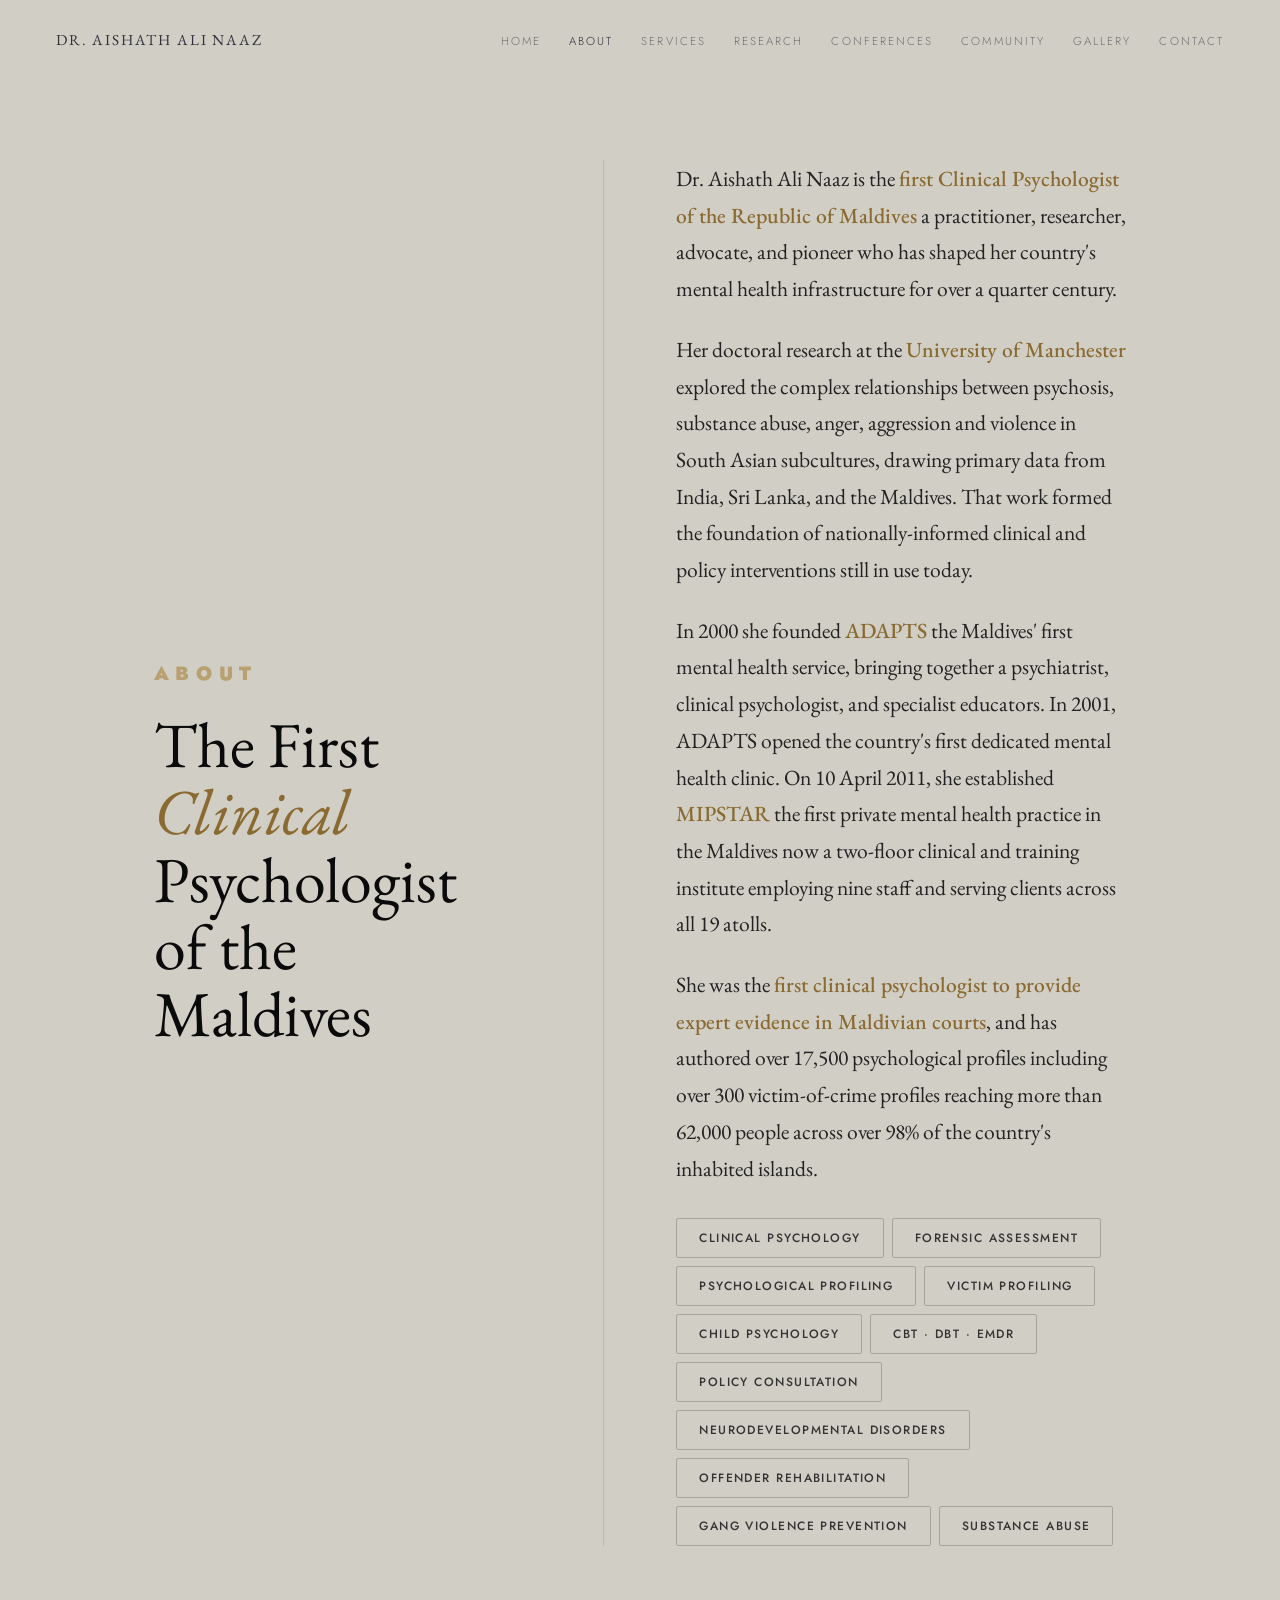
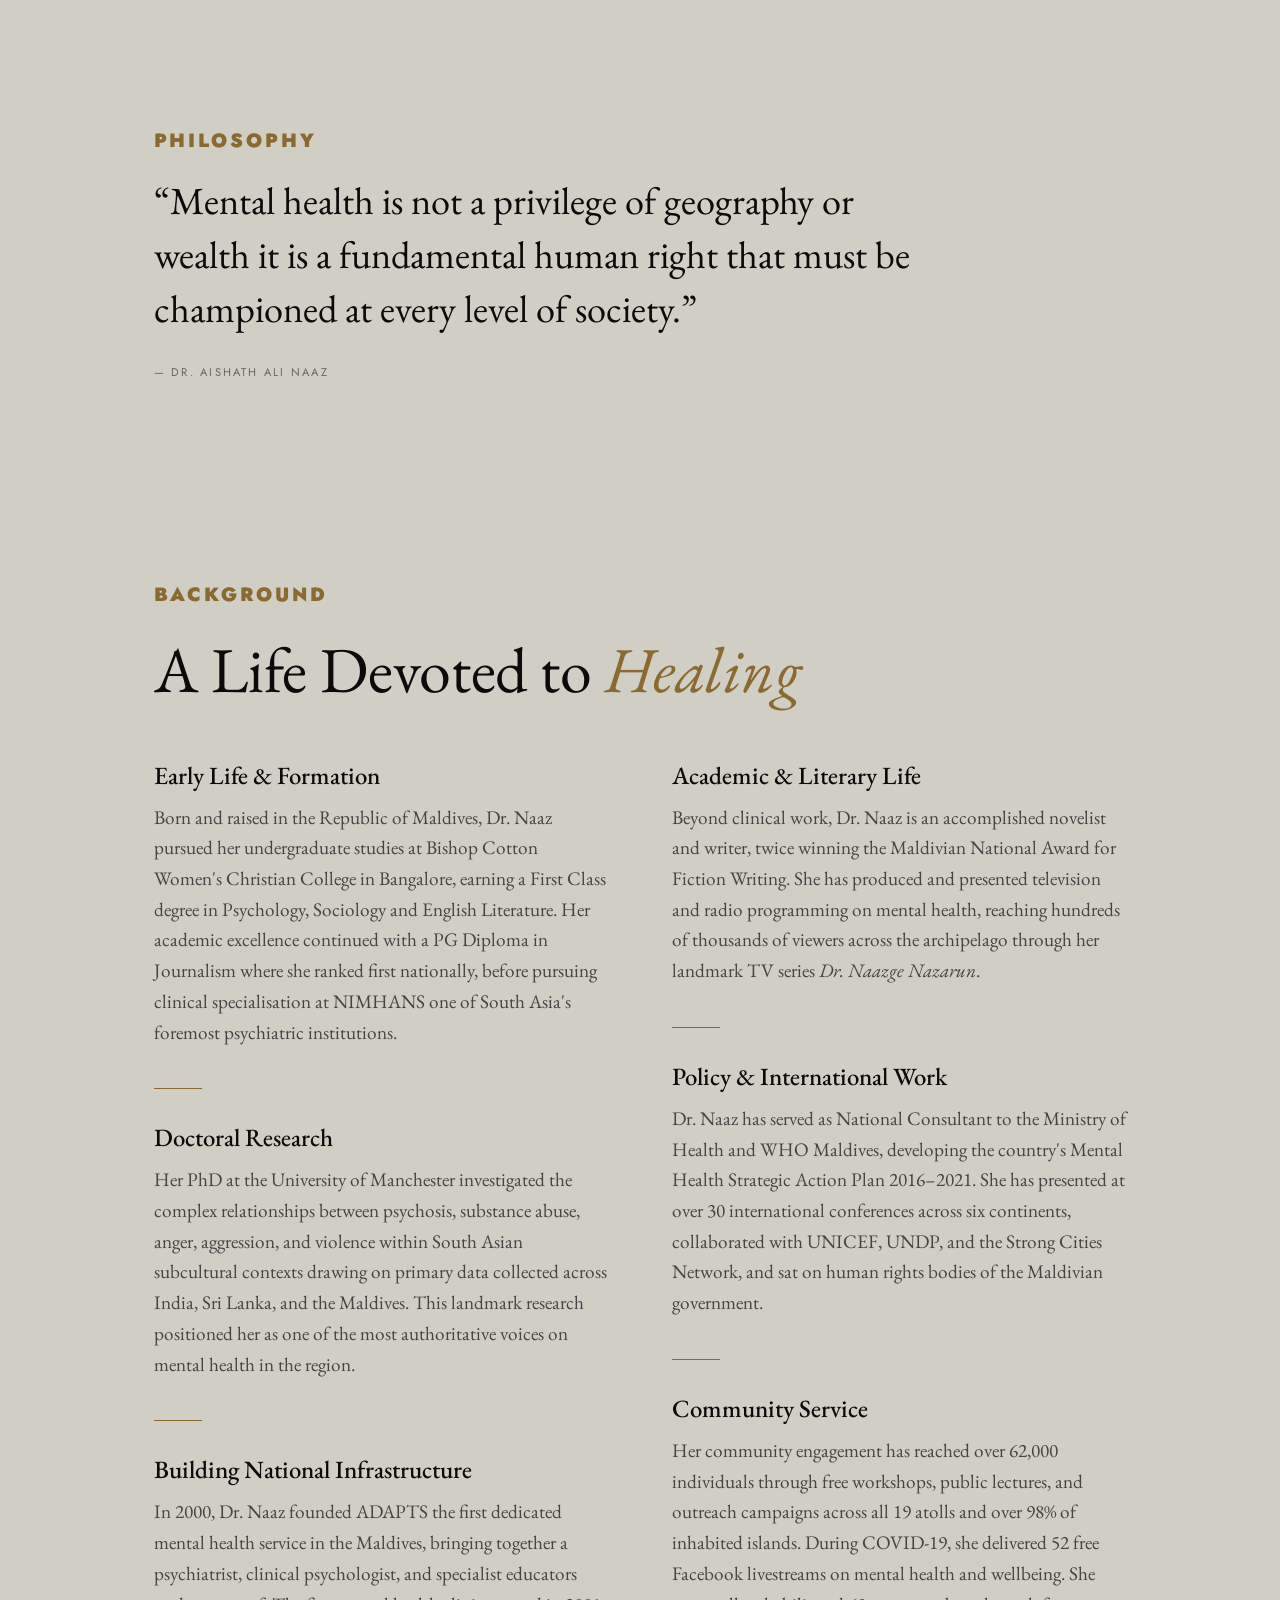
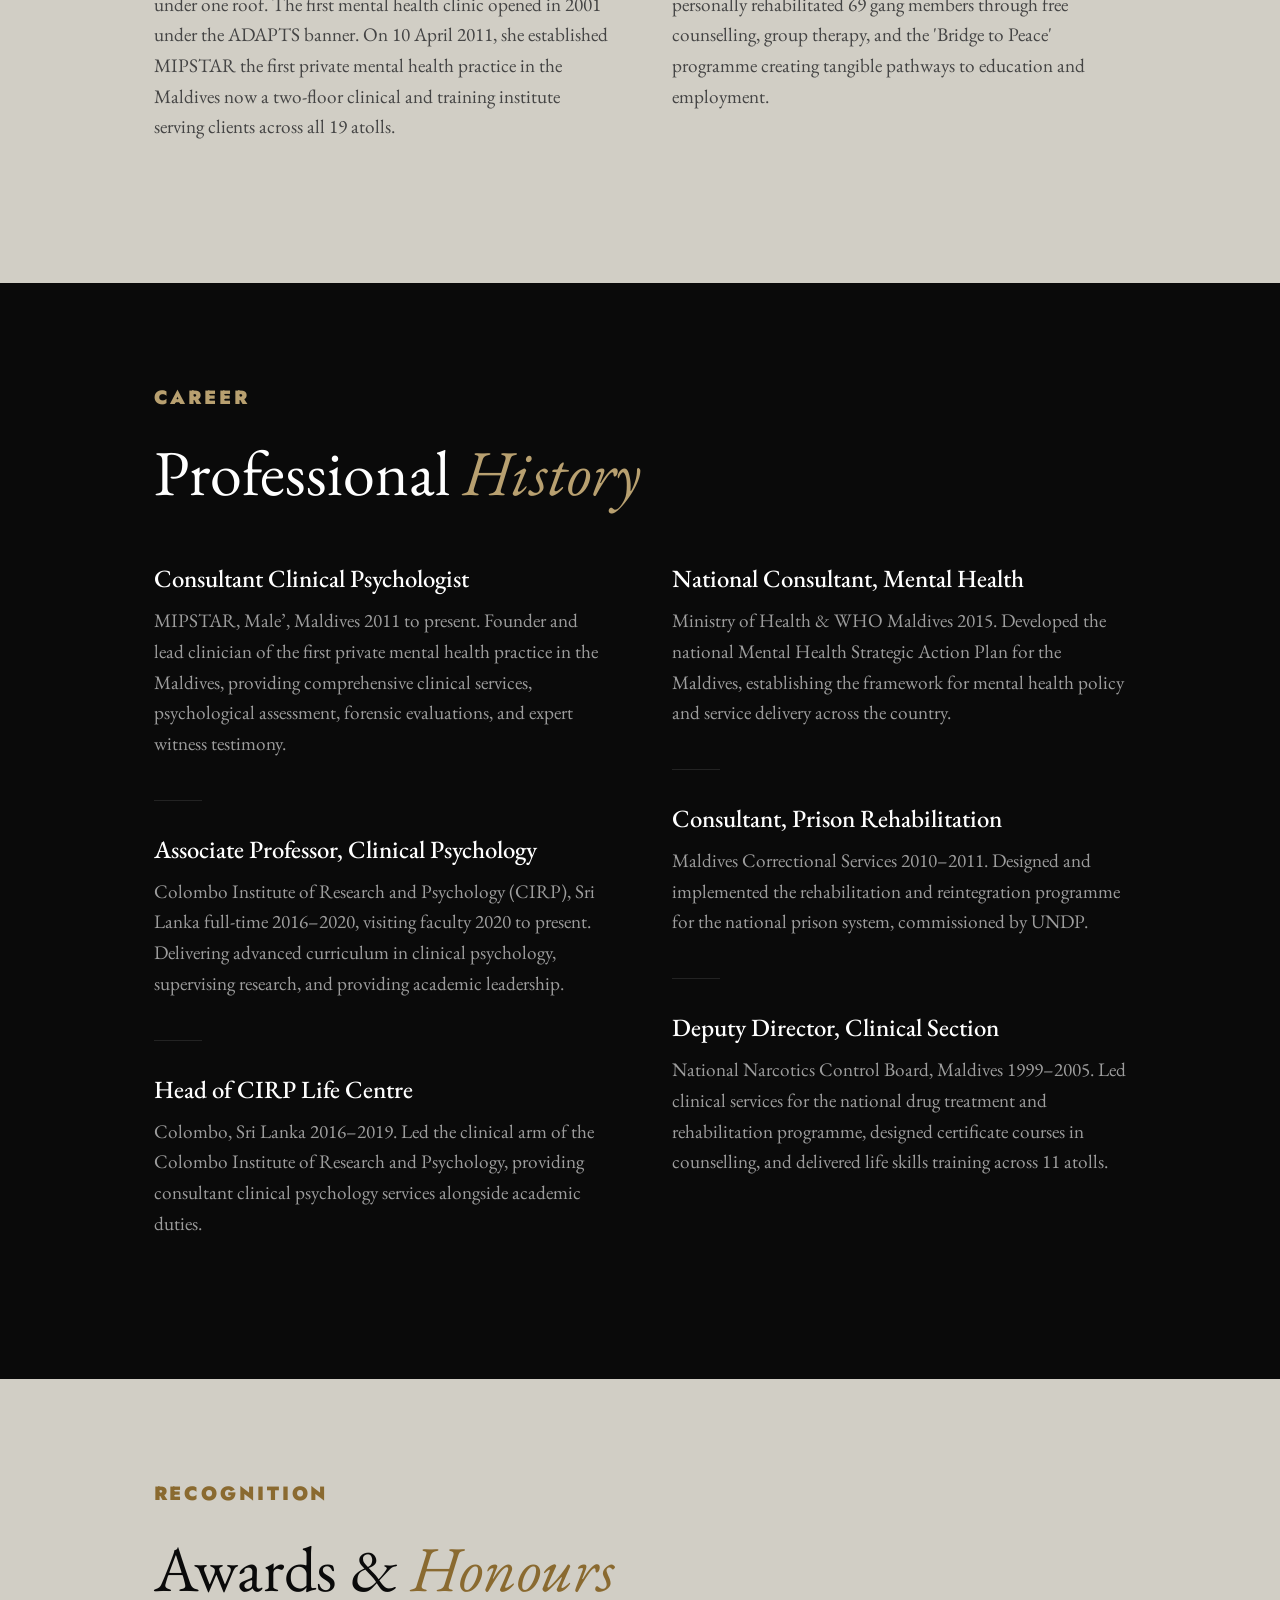
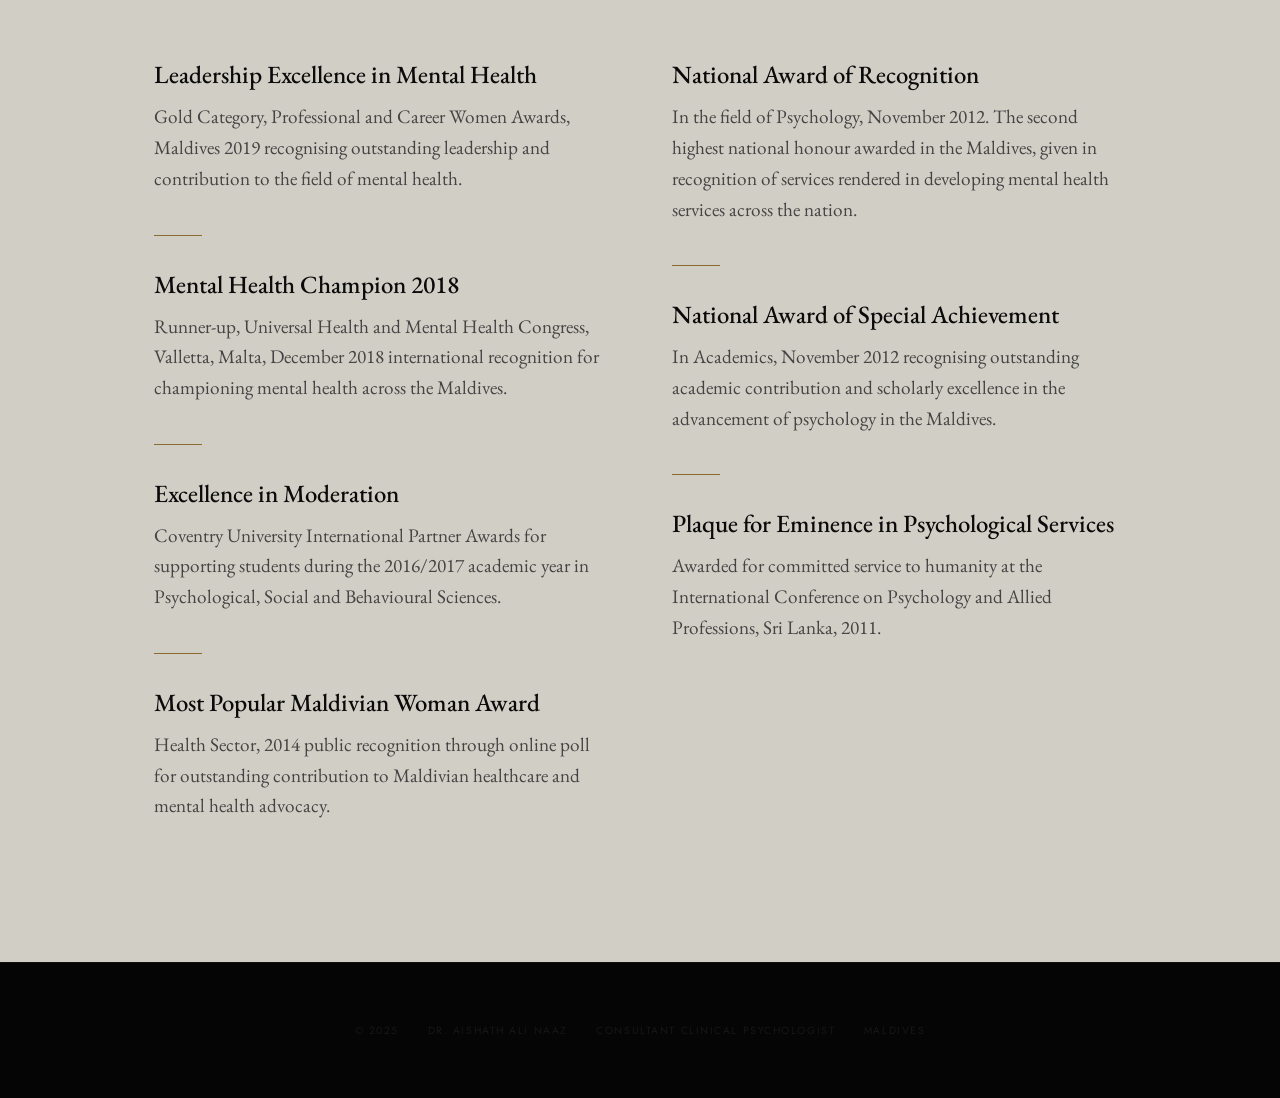
==== commit 460db55b: "removed photos" ====
--- a/about.html
+++ b/about.html
@@ -21,40 +21,13 @@
     rel="stylesheet">
   <link rel="stylesheet" href="css/global.css">
   <link rel="stylesheet" href="css/about.css">
-  <noscript>
-    <style>
-      .fade-in {
-        opacity: 1 !important
-      }
-
-      body {
-        cursor: auto !important
-      }
-    </style>
-  </noscript>
+  <noscript><style>.fade-in{opacity:1!important}</style></noscript>
 </head>
 
-<body>
+<body data-page="about">
   <a href="#main-content" class="skip-link">Skip to content</a>
-  <div class="cursor" id="cursor"></div>
-  <div class="cursor-ring" id="cursorRing"></div>
-
-  <nav aria-label="Main navigation">
-    <a href="index.html" class="nav-logo">Dr. Aishath Ali Naaz</a>
-    <button class="nav-toggle" aria-label="Toggle navigation" aria-expanded="false">
-      <span></span><span></span><span></span>
-    </button>
-    <ul class="nav-links">
-      <li><a href="index.html">Home</a></li>
-      <li><a href="about.html" class="active">About</a></li>
-      <li><a href="services.html">Services</a></li>
-      <li><a href="research.html">Research</a></li>
-      <li><a href="conferences.html">Conferences</a></li>
-      <li><a href="community.html">Community</a></li>
-      <li><a href="gallery.html">Gallery</a></li>
-      <li><a href="contact.html">Contact</a></li>
-    </ul>
-  </nav>
+
+  <div id="nav-placeholder"></div>
 
   <main id="main-content">
     <!-- ABOUT HERO -->
@@ -269,12 +242,7 @@
     </section>
   </main>
 
-  <footer>
-    <div class="footer-line">
-      &copy; 2025 <span>&middot;</span> Dr. Aishath Ali Naaz <span>&middot;</span> Consultant Clinical Psychologist
-      <span>&middot;</span> Maldives
-    </div>
-  </footer>
+  <div id="footer-placeholder"></div>
 
   <script src="js/global.js"></script>
 </body>
--- a/css/global.css
+++ b/css/global.css
@@ -35,53 +35,7 @@
   overflow-x: hidden;
 }
 
-/* POINTER-BASED CURSOR */
-@media (pointer: fine) {
-  body {
-    cursor: none;
-  }
-
-  .cursor,
-  .cursor-ring {
-    display: block;
-  }
-}
-
-@media (pointer: coarse) {
-  body {
-    cursor: auto;
-  }
-
-  .cursor,
-  .cursor-ring {
-    display: none;
-  }
-}
-
-/* CUSTOM CURSOR */
-.cursor {
-  width: 8px;
-  height: 8px;
-  background: var(--accent);
-  border-radius: 50%;
-  position: fixed;
-  pointer-events: none;
-  z-index: 9999;
-  transform: translate(-50%, -50%);
-  transition: transform .1s, width .3s, height .3s;
-}
-
-.cursor-ring {
-  width: 32px;
-  height: 32px;
-  border: 1px solid rgba(184, 160, 112, .4);
-  border-radius: 50%;
-  position: fixed;
-  pointer-events: none;
-  z-index: 9998;
-  transform: translate(-50%, -50%);
-  transition: transform .15s ease-out, width .3s, height .3s;
-}
+
 
 
 
--- a/css/about.css
+++ b/css/about.css
@@ -93,12 +93,12 @@
 }
 
 #philosophy .ph-label {
-  font-size: .62rem;
-  font-weight: 400;
-  letter-spacing: .35em;
-  text-transform: uppercase;
-  color: var(--accent-dark);
-  margin-bottom: 28px;
+  font-size: 1.2rem;
+  font-weight: 900;
+  letter-spacing: .15em;
+  text-transform: uppercase;
+  color: var(--accent-dark);
+  margin-bottom: 20px;
 }
 
 #philosophy .ph-quote {
@@ -120,7 +120,7 @@
   font-size: .7rem;
   letter-spacing: .2em;
   text-transform: uppercase;
-  color: #888;
+  color: #686565;
 }
 
 /* BACKGROUND / EXTENDED BIO */
@@ -252,4 +252,4 @@
   background: var(--off-white);
   color: var(--black);
   padding: 100px 12vw;
-}
+}
